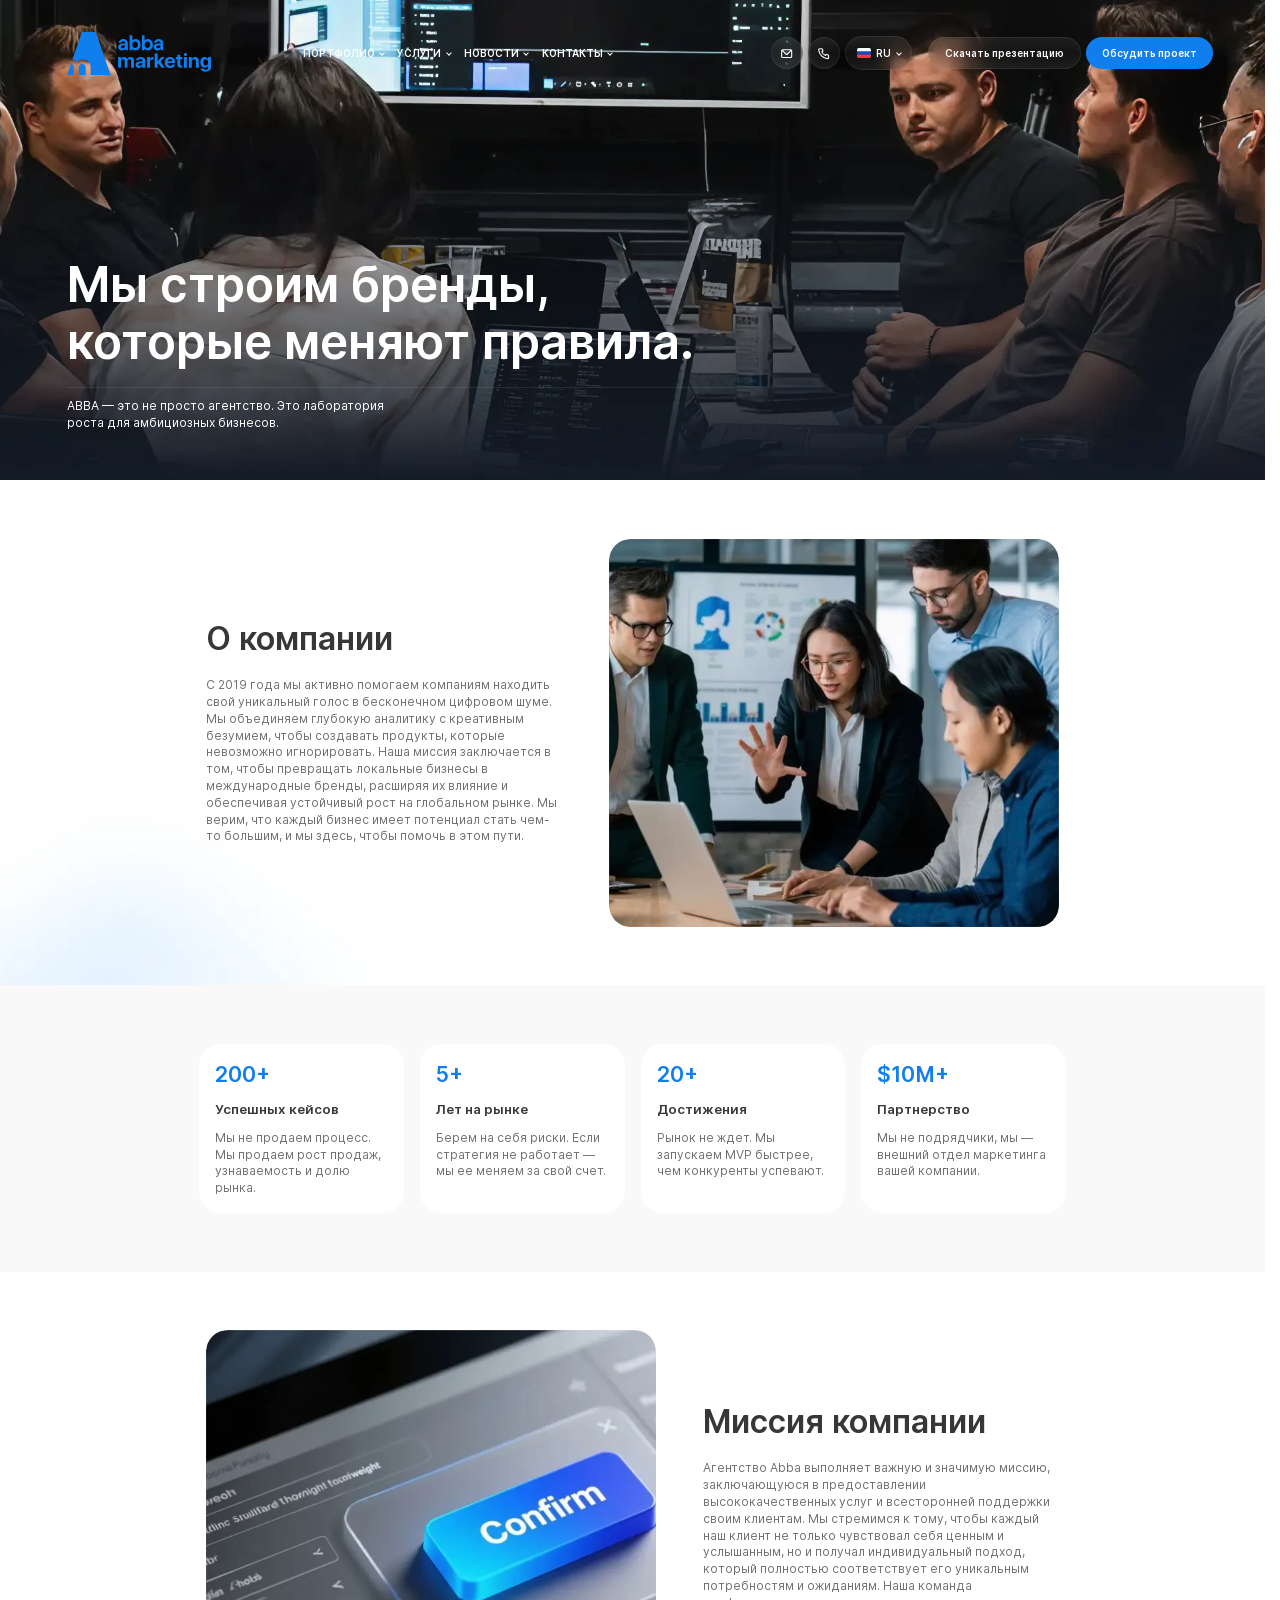
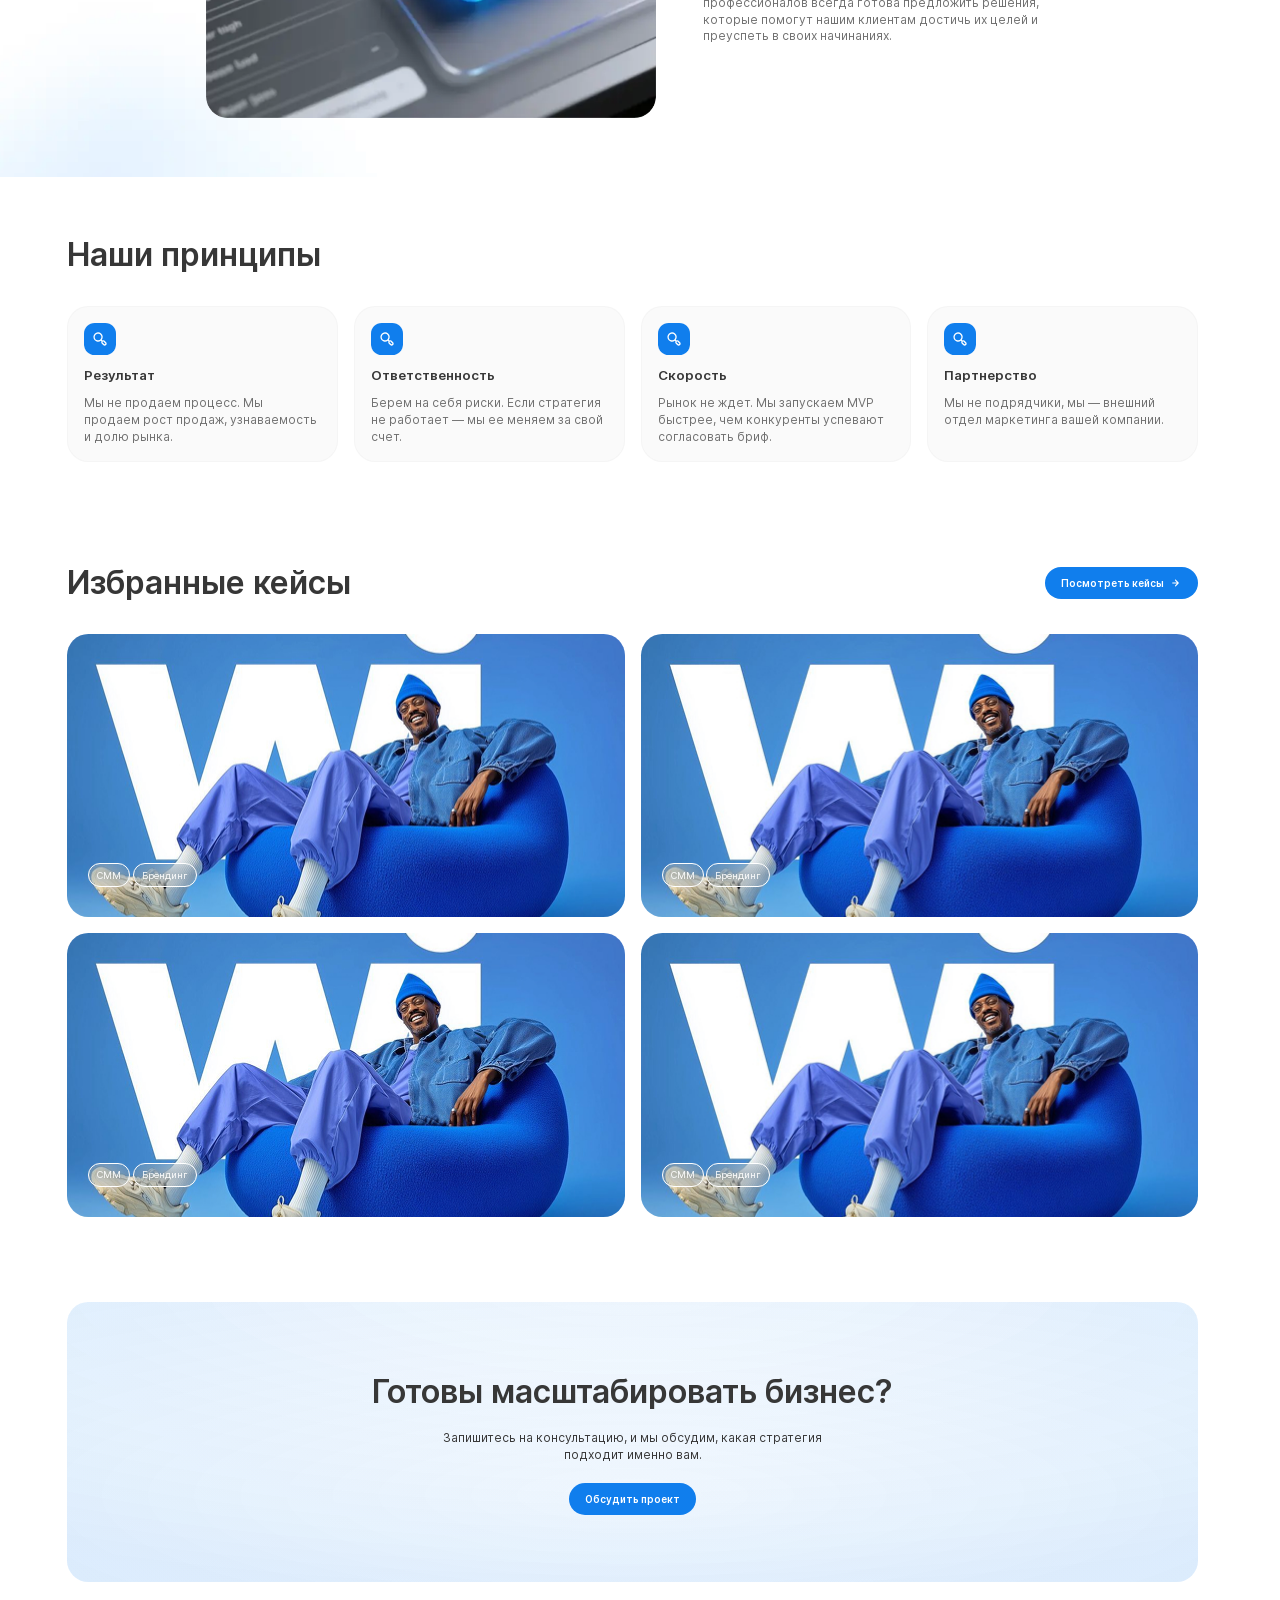
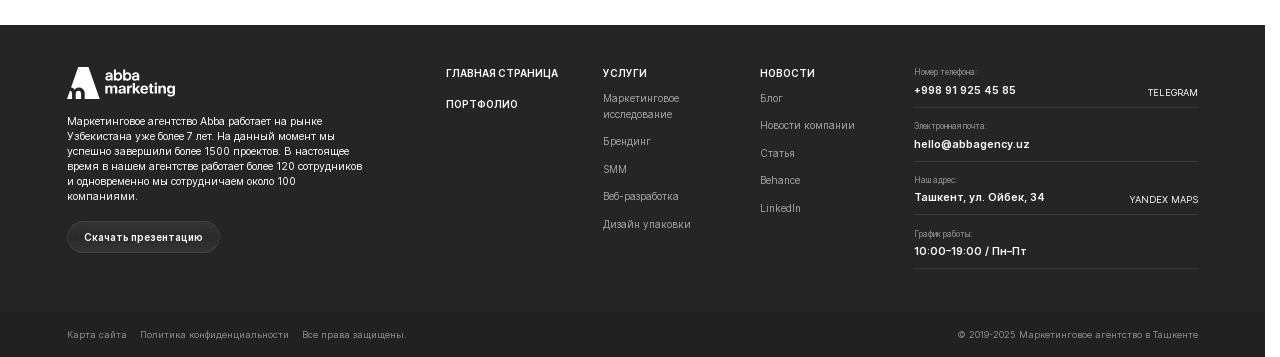
==== about.html @ 4dd595ea "add abba project" ====
<!doctype html>
<html lang="en">
  <head>
    <meta charset="UTF-8" />
    <meta name="viewport" content="width=device-width, initial-scale=1.0" />
    <link rel="stylesheet" href="./css/fonts.min.css" />
    <link rel="stylesheet" href="./css/variables.min.css" />
    <link rel="stylesheet" href="./css/globals.min.css" />
    <link rel="stylesheet" href="./css/about.min.css" />
    <title>Abba About File</title>
  </head>
  <body>
    <div class="wrapper">
      <header class="header padding-inline-container">
        <div class="container">
          <div class="header__inner">
            <a class="header__logo" href="#">
              <img
                src="./images/header/blue-logo.svg"
                alt="abba marketing"
                loading="lazy"
                width="216"
                height="64"
              />
              <span class="sr-only"> abba marketing </span>
            </a>
            <nav class="header__nav">
              <ul class="header__list">
                <li class="header__item">
                  <a class="header__link" href="#">
                    Портфолио
                    <span class="header__link-arrow"></span>
                  </a>
                  <!-- <ul class="header__sub-list">
                    <li class="header__sub-item">
                      <a class="header__sub-link" href="#">
                        Маркетинговое исследование
                      </a>
                      <ul class="header__sub-sub-list">
                        <li class="header__sub-sub-item">
                          <a class="header__sub-sub-link" href="#">
                            Анализ рынка
                          </a>
                        </li>
                      </ul>
                    </li>
                  </ul> -->
                </li>
                <li class="header__item">
                  <a class="header__link" href="#">
                    Услуги
                    <span class="header__link-arrow"></span>
                  </a>
                  <!-- <ul class="header__sub-list">
                    <li class="header__sub-item">
                      <a class="header__sub-link" href="#">
                        Маркетинговое исследование
                      </a>
                      <ul class="header__sub-sub-list">
                        <li class="header__sub-sub-item">
                          <a class="header__sub-sub-link" href="#">
                            Анализ рынка
                          </a>
                        </li>
                      </ul>
                    </li>
                  </ul> -->
                </li>
                <li class="header__item">
                  <a class="header__link" href="#">
                    Новости
                    <span class="header__link-arrow"></span>
                  </a>
                  <!-- <ul class="header__sub-list">
                    <li class="header__sub-item">
                      <a class="header__sub-link" href="#">
                        Маркетинговое исследование
                      </a>
                      <ul class="header__sub-sub-list">
                        <li class="header__sub-sub-item">
                          <a class="header__sub-sub-link" href="#">
                            Анализ рынка
                          </a>
                        </li>
                      </ul>
                    </li>
                  </ul> -->
                </li>
                <li class="header__item">
                  <a class="header__link" href="#">
                    Контакты
                    <span class="header__link-arrow"></span>
                  </a>
                  <!-- <ul class="header__sub-list">
                    <li class="header__sub-item">
                      <a class="header__sub-link" href="#">
                        Маркетинговое исследование
                      </a>
                      <ul class="header__sub-sub-list">
                        <li class="header__sub-sub-item">
                          <a class="header__sub-sub-link" href="#">
                            Анализ рынка
                          </a>
                        </li>
                      </ul>
                    </li>
                  </ul> -->
                </li>
              </ul>
            </nav>
            <a class="header__mail bg-filter" href="mailto:example@gmail.com">
              <svg fill="none" xmlns="http://www.w3.org/2000/svg">
                <path d="M15.834 3.333H4.167a2.5 2.5 0 0 0-2.5 2.5v8.334a2.5 2.5 0 0 0 2.5 2.5h11.667a2.5 2.5 0 0 0 2.5-2.5V5.833a2.5 2.5 0 0 0-2.5-2.5ZM15.492 5l-4.9 4.9a.833.833 0 0 1-1.183 0L4.509 5h10.983Zm1.175 9.167a.833.833 0 0 1-.833.833H4.167a.833.833 0 0 1-.833-.833V6.175l4.9 4.9a2.5 2.5 0 0 0 3.533 0l4.9-4.9v7.992Z" fill="none"/>
              </svg>
            </a>
            <a class="header__phone bg-filter" href="tel:+123456789">
              <svg fill="none" xmlns="http://www.w3.org/2000/svg">
                <path d="M16.2 10.833c-.183 0-.375-.058-.558-.1a7.861 7.861 0 0 1-1.092-.325 1.667 1.667 0 0 0-2.067.834l-.183.375a10.148 10.148 0 0 1-2.217-1.667 10.15 10.15 0 0 1-1.666-2.217l.35-.233A1.667 1.667 0 0 0 9.6 5.433a8.609 8.609 0 0 1-.325-1.091 6.18 6.18 0 0 1-.1-.567 2.5 2.5 0 0 0-2.5-2.075h-2.5a2.5 2.5 0 0 0-2.5 2.842 15.833 15.833 0 0 0 13.767 13.716h.316a2.5 2.5 0 0 0 2.285-1.481 2.5 2.5 0 0 0 .215-1.027v-2.5a2.5 2.5 0 0 0-2.058-2.417Zm.416 5a.834.834 0 0 1-.602.802.875.875 0 0 1-.364.032A14.167 14.167 0 0 1 3.392 4.35a.908.908 0 0 1 .208-.683.833.833 0 0 1 .625-.284h2.5a.833.833 0 0 1 .833.659c.034.227.075.452.125.675.096.439.225.87.384 1.291L6.9 6.55a.834.834 0 0 0-.408 1.108 12.075 12.075 0 0 0 5.833 5.834c.203.083.43.083.633 0a.835.835 0 0 0 .475-.434l.517-1.166c.43.154.87.282 1.317.383.222.05.447.092.675.125a.833.833 0 0 1 .658.833l.016 2.6Z" fill="none"/>
              </svg>
            </a>
            <div class="header__langs dropdown bg-filter" id="langDropdown">
              <button class="dropdown__toggle header__langs-toggle">
                <img src="./images/icons/ru.svg" alt="RU" loading="lazy" width="21" height="15">
                <span class="dropdown__selected header__langs-selected">RU</span>
                <span class="dropdown__arrow header__langs-arrow"></span>
              </button>
            
              <ul class="dropdown__menu header__langs-menu">
                <li class="dropdown__item header__langs-item" data-value="RU">
                  <img src="./images/icons/ru.svg" alt="RU" loading="lazy" width="21" height="15">
                  RU
                </li>
                <li class="dropdown__item header__langs-item" data-value="UZ">
                  <img src="./images/icons/uz.svg" alt="UZ" loading="lazy" width="21" height="15">
                  UZ
                </li>
                <li class="dropdown__item header__langs-item" data-value="EN">
                  <img src="./images/icons/en.svg" alt="EN" loading="lazy" width="21" height="15">
                  EN
                </li>
              </ul>
            </div>
            <a class="header__presentation bg-filter" href="google.com" download">Скачать презентацию</a>
            <a class="header__callback button-primary" href="#">
              Обсудить проект
            </a>
            <div class="header__burger bg-filter">
              <span></span>
              <span></span>
              <span></span>
            </div>
          </div>
        </div>
      </header>
      <main class="main">
        <section class="intro padding-inline-container" style="background-image: url('./images/about/bg.webp');">
          <div class="container">
            <div class="intro__inner">
              <div class="intro__content">
                <h1 class="intro__title">
                  Мы строим бренды, <br>
                  которые меняют правила.
                </h1>
                <div class="intro__text">
                  ABBA — это не просто агентство. Это лаборатория <br>
                  роста для амбициозных бизнесов.
                </div>
              </div>
            </div>
          </div>
        </section>
        <section class="about-content padding-inline-container">
          <div class="container">
            <div class="about-content__inner padding-big-block-container">
              <div class="about-content__wrapper">
                <h2 class="about-content__title section-title mb-sm">
                  О компании
                </h2>
                <div class="about-content__text">
                  С 2019 года мы активно помогаем компаниям находить свой уникальный голос в бесконечном цифровом шуме. Мы объединяем глубокую аналитику с креативным безумием, чтобы создавать продукты, которые невозможно игнорировать. Наша миссия заключается в том, чтобы превращать локальные бизнесы в международные бренды, расширяя их влияние и обеспечивая устойчивый рост на глобальном рынке. Мы верим, что каждый бизнес имеет потенциал стать чем-то большим, и мы здесь, чтобы помочь в этом пути.
                </div>
              </div>
              <div class="about-content__picture">
                <img 
                  src="./images/about/pic-1.webp" 
                  alt="About"
                  loading="lazy"
                  width="675"
                  height="582"
                >
              </div>
            </div>
          </div>
        </section>
        <div class="statistics padding-inline-container">
          <div class="container">
            <div class="statistics__inner padding-big-block-container">
              <ul class="statistics__list">
                <li class="statistics__item">
                  <div class="statistics__box">
                    <div class="statistics__value">
                      200+
                    </div>
                    <h3 class="statistics__label">
                      Успешных кейсов
                    </h3>
                    <p class="statistics__text">
                      Мы не продаем процесс. Мы продаем рост продаж, узнаваемость и долю рынка.
                    </p>
                  </div>
                </li>
                <li class="statistics__item">
                  <div class="statistics__box">
                    <div class="statistics__value">
                      5+
                    </div>
                    <h3 class="statistics__label">
                      Лет на рынке
                    </h3>
                    <p class="statistics__text">
                      Берем на себя риски. Если стратегия не работает — мы ее меняем за свой счет.
                    </p>
                  </div>
                </li>
                <li class="statistics__item">
                  <div class="statistics__box">
                    <div class="statistics__value">
                      20+
                    </div>
                    <h3 class="statistics__label">
                      Достижения
                    </h3>
                    <p class="statistics__text">
                      Рынок не ждет. Мы запускаем MVP быстрее, чем конкуренты успевают.
                    </p>
                  </div>
                </li>
                <li class="statistics__item">
                  <div class="statistics__box">
                    <div class="statistics__value">
                      $10M+
                    </div>
                    <h3 class="statistics__label">
                      Партнерство
                    </h3>
                    <p class="statistics__text">
                      Мы не подрядчики, мы — внешний отдел маркетинга вашей компании.
                    </p>
                  </div>
                </li>
              </ul>
            </div>
          </div>
        </div>
        <section class="about-content padding-inline-container">
          <div class="container">
            <div class="about-content__inner padding-big-block-container">
              <div class="about-content__picture">
                <img 
                  src="./images/about/pic-2.webp" 
                  alt="About"
                  loading="lazy"
                  width="675"
                  height="582"
                >
              </div>
              <div class="about-content__wrapper">
                <h2 class="about-content__title section-title mb-sm">
                  Миссия компании
                </h2>
                <div class="about-content__text">
                  Агентство Abba выполняет важную и значимую миссию, заключающуюся в предоставлении высококачественных услуг и всесторонней поддержки своим клиентам. Мы стремимся к тому, чтобы каждый наш клиент не только чувствовал себя ценным и услышанным, но и получал индивидуальный подход, который полностью соответствует его уникальным потребностям и ожиданиям. Наша команда профессионалов всегда готова предложить решения, которые помогут нашим клиентам достичь их целей и преуспеть в своих начинаниях.
                </div>
              </div>
            </div>
          </div>
        </section>
        <section class="principles padding-inline-container">
          <div class="container">
            <div class="principles__inner padding-big-block-container">
              <h2 class="principles__title section-title mb-md">
                Наши принципы
              </h2>
              <ul class="principles__list">
                <li class="principles__item">
                  <div class="content-box">
                    <div class="content-wrapper">
                      <div class="content-icon">
                        <img 
                          src="./images/icons/advantage.svg" 
                          alt="Клиент"
                          loading="lazy"
                          width="48"
                          height="48"
                        >
                      </div>
                      <h3 class="content-label">
                        Результат
                      </h3>
                    </div>
                    <p class="content-text">
                      Мы не продаем процесс. Мы продаем рост продаж, узнаваемость и долю рынка.
                    </p>
                  </div>
                </li>
                <li class="principles__item">
                  <div class="content-box">
                    <div class="content-wrapper">
                      <div class="content-icon">
                        <img 
                          src="./images/icons/advantage.svg" 
                          alt="Клиент"
                          loading="lazy"
                          width="48"
                          height="48"
                        >
                      </div>
                      <h3 class="content-label">
                        Ответственность
                      </h3>
                    </div>
                    <p class="content-text">
                      Берем на себя риски. Если стратегия не работает — мы ее меняем за свой счет.
                    </p>
                  </div>
                </li>
                <li class="principles__item">
                  <div class="content-box">
                    <div class="content-wrapper">
                      <div class="content-icon">
                        <img 
                          src="./images/icons/advantage.svg" 
                          alt="Клиент"
                          loading="lazy"
                          width="48"
                          height="48"
                        >
                      </div>
                      <h3 class="content-label">
                        Скорость
                      </h3>
                    </div>
                    <p class="content-text">
                      Рынок не ждет. Мы запускаем MVP быстрее, чем конкуренты успевают согласовать бриф.
                    </p>
                  </div>
                </li>
                <li class="principles__item">
                  <div class="content-box">
                    <div class="content-wrapper">
                      <div class="content-icon">
                        <img 
                          src="./images/icons/advantage.svg" 
                          alt="Клиент"
                          loading="lazy"
                          width="48"
                          height="48"
                        >
                      </div>
                      <h3 class="content-label">
                        Партнерство
                      </h3>
                    </div>
                    <p class="content-text">
                      Мы не подрядчики, мы — внешний отдел маркетинга вашей компании.
                    </p>
                  </div>
                </li>
              </ul>
            </div>
          </div>
        </section>
        <section class="selected-cases padding-inline-container">
          <div class="container">
            <div class="selected-cases__inner padding-section-block-container">
              <div class="selected-cases__top mb-md">
                <h2 class="selected-cases__title section-title">
                  Избранные кейсы
                </h2>
                <a class="selected-cases__link-first button-primary" href="#">
                  Посмотреть кейсы
                  <span>
                    <img 
                      src="./images/icons/arrow-right-white.svg" 
                      alt="arrow" 
                      loading="lazy" 
                      width="20" 
                      height="20"
                    >
                  </span>
                </a>
              </div>
              <!-- <div class="selected-cases__description mb-md">
                Прежде чем писать код, мы проектируем логику. Это как чертеж для архитектора. Мы продумываем путь пользователя (CJM), чтобы каждый клик вел к цели.
              </div> -->
              <ul class="selected-cases__list">
                <li class="selected-cases__item">
                  <div class="selected-cases__box project-box" style="background-image: url('./images/projects/project-1.jpg');">
                      <div class="selected-cases__content project-content">
                        <ul class="selected-cases__tags project-tags">
                          <li class="selected-cases__tag project-tag">
                            <div class="selected-cases__tag-box project-tag-box bg-filter">
                              СММ
                            </div>
                          </li>
                          <li class="selected-cases__tag project-tag">
                            <div class="selected-cases__tag-box project-tag-box bg-filter">
                              Брендинг
                            </div>
                          </li>
                        </ul>
                        <div class="selected-cases__wrap project-wrap">
                          <div class="selected-cases__wrap-overlay project-wrap-overlay">
                            <h3 class="selected-cases__label project-label">
                              Название проекта
                            </h3>
                            <p class="selected-cases__text project-text">
                              Lorem ipsum dolor sit amet consectetur adipisicing elit. Rem, maiores.
                            </p>
                            <div class="selected-cases__overlay project-overlay">
                              <a class="selected-cases__link project-link button-primary" href="#">
                                Подробнее
                                <span>
                                  <img src="./images/icons/arrow-right-white.svg" alt="arrow" loading="lazy" width="20" height="20">
                                </span>
                              </a>
                              <div class="selected-cases__company project-company">
                                Название компании
                              </div>
                            </div>
                          </div>
                        </div>
                      </div>
                    </div>
                </li>
                <li class="selected-cases__item">
                  <div class="selected-cases__box project-box" style="background-image: url('./images/projects/project-1.jpg');">
                      <div class="selected-cases__content project-content">
                        <ul class="selected-cases__tags project-tags">
                          <li class="selected-cases__tag project-tag">
                            <div class="selected-cases__tag-box project-tag-box bg-filter">
                              СММ
                            </div>
                          </li>
                          <li class="selected-cases__tag project-tag">
                            <div class="selected-cases__tag-box project-tag-box bg-filter">
                              Брендинг
                            </div>
                          </li>
                        </ul>
                        <div class="selected-cases__wrap project-wrap">
                          <div class="selected-cases__wrap-overlay project-wrap-overlay">
                            <h3 class="selected-cases__label project-label">
                              Название проекта
                            </h3>
                            <p class="selected-cases__text project-text">
                              Lorem ipsum dolor sit amet consectetur adipisicing elit. Rem, maiores.
                            </p>
                            <div class="selected-cases__overlay project-overlay">
                              <a class="selected-cases__link project-link button-primary" href="#">
                                Подробнее
                                <span>
                                  <img src="./images/icons/arrow-right-white.svg" alt="arrow" loading="lazy" width="20" height="20">
                                </span>
                              </a>
                              <div class="selected-cases__company project-company">
                                Название компании
                              </div>
                            </div>
                          </div>
                        </div>
                      </div>
                    </div>
                </li>
                <li class="selected-cases__item">
                  <div class="selected-cases__box project-box" style="background-image: url('./images/projects/project-1.jpg');">
                      <div class="selected-cases__content project-content">
                        <ul class="selected-cases__tags project-tags">
                          <li class="selected-cases__tag project-tag">
                            <div class="selected-cases__tag-box project-tag-box bg-filter">
                              СММ
                            </div>
                          </li>
                          <li class="selected-cases__tag project-tag">
                            <div class="selected-cases__tag-box project-tag-box bg-filter">
                              Брендинг
                            </div>
                          </li>
                        </ul>
                        <div class="selected-cases__wrap project-wrap">
                          <div class="selected-cases__wrap-overlay project-wrap-overlay">
                            <h3 class="selected-cases__label project-label">
                              Название проекта
                            </h3>
                            <p class="selected-cases__text project-text">
                              Lorem ipsum dolor sit amet consectetur adipisicing elit. Rem, maiores.
                            </p>
                            <div class="selected-cases__overlay project-overlay">
                              <a class="selected-cases__link project-link button-primary" href="#">
                                Подробнее
                                <span>
                                  <img src="./images/icons/arrow-right-white.svg" alt="arrow" loading="lazy" width="20" height="20">
                                </span>
                              </a>
                              <div class="selected-cases__company project-company">
                                Название компании
                              </div>
                            </div>
                          </div>
                        </div>
                      </div>
                    </div>
                </li>
                <li class="selected-cases__item">
                  <div class="selected-cases__box project-box" style="background-image: url('./images/projects/project-1.jpg');">
                      <div class="selected-cases__content project-content">
                        <ul class="selected-cases__tags project-tags">
                          <li class="selected-cases__tag project-tag">
                            <div class="selected-cases__tag-box project-tag-box bg-filter">
                              СММ
                            </div>
                          </li>
                          <li class="selected-cases__tag project-tag">
                            <div class="selected-cases__tag-box project-tag-box bg-filter">
                              Брендинг
                            </div>
                          </li>
                        </ul>
                        <div class="selected-cases__wrap project-wrap">
                          <div class="selected-cases__wrap-overlay project-wrap-overlay">
                            <h3 class="selected-cases__label project-label">
                              Название проекта
                            </h3>
                            <p class="selected-cases__text project-text">
                              Lorem ipsum dolor sit amet consectetur adipisicing elit. Rem, maiores.
                            </p>
                            <div class="selected-cases__overlay project-overlay">
                              <a class="selected-cases__link project-link button-primary" href="#">
                                Подробнее
                                <span>
                                  <img src="./images/icons/arrow-right-white.svg" alt="arrow" loading="lazy" width="20" height="20">
                                </span>
                              </a>
                              <div class="selected-cases__company project-company">
                                Название компании
                              </div>
                            </div>
                          </div>
                        </div>
                      </div>
                    </div>
                </li>
              </ul>
              <a class="selected-cases__link-second button-primary" href="#">
                Посмотреть кейсы
                <span>
                  <img 
                    src="./images/icons/arrow-right-white.svg" 
                    alt="arrow" 
                    loading="lazy" 
                    width="20" 
                    height="20"
                  >
                </span>
              </a>
            </div>
          </div>
        </section>
        <section class="callback padding-inline-container">
          <div class="container">
            <div class="callback__inner">
              <div class="callback__wrapper">
                <h2 class="callback__title section-title mb-sm">
                  Готовы масштабировать бизнес?
                </h2>
                <p class="callback__text mb-sm">
                  Запишитесь на консультацию, и мы обсудим, какая стратегия подходит именно вам.
                </p>
                <button class="callback__button button-primary" type="button">
                  Обсудить проект
                </button>
              </div>
            </div>
          </div>
        </section>
      </main>
      <footer class="footer">
        <div class="footer__top padding-inline-container">
          <div class="container">
            <div class="footer__top-inner">
              <div class="footer__content">
                <a class="footer__logo" href="#">
                  <img 
                    src="./images/footer/logo.svg" 
                    alt="abba marketing" 
                    loading="lazy" 
                    width="162" 
                    height="48" 
                  />
                </a>
                <div class="footer__text">
                    Маркетинговое агентство Abba работает на рынке Узбекистана уже более 7 лет. На данный момент мы успешно завершили более 1500 проектов. В настоящее время в нашем агентстве работает более 120 сотрудников и одновременно мы сотрудничаем около 100 компаниями.
                </div>
                <a class="footer__presentation bg-filter" href="#">
                  Скачать презентацию
                </a>
              </div>
              <div class="footer__navs">
                <nav class="footer__nav">
                  <ul class="footer__nav-list">
                    <li class="footer__nav-item">
                      <a class="footer__nav-link" href="#">
                        Главная страница
                      </a>
                    </li>
                    <li class="footer__nav-item">
                      <a class="footer__nav-link" href="#">
                        Портфолио
                      </a>
                    </li>
                  </ul>
                </nav>
                <nav class="footer__nav">
                  <ul class="footer__nav-list">
                    <li class="footer__nav-item">
                      <a class="footer__nav-link" href="#">
                        Услуги
                      </a>
                      <ul class="footer__nav-sublist">
                        <li class="footer__nav-subitem">
                          <a class="footer__nav-sublink" href="#">
                            Маркетинговое исследование
                          </a>
                        </li>
                        <li class="footer__nav-subitem">
                          <a class="footer__nav-sublink" href="#">
                            Брендинг
                          </a>
                        </li>
                        <li class="footer__nav-subitem">
                          <a class="footer__nav-sublink" href="#">
                            SMM
                          </a>
                        </li>
                        <li class="footer__nav-subitem">
                          <a class="footer__nav-sublink" href="#">
                            Веб-разработка
                          </a>
                        </li>
                        <li class="footer__nav-subitem">
                          <a class="footer__nav-sublink" href="#">
                            Дизайн упаковки
                          </a>
                        </li>
                      </ul>
                    </li>
                  </ul>
                </nav>
                <nav class="footer__nav">
                  <ul class="footer__nav-list">
                    <li class="footer__nav-item">
                      <a class="footer__nav-link" href="#">
                        Новости
                      </a>
                      <ul class="footer__nav-sublist">
                        <li class="footer__nav-subitem">
                          <a class="footer__nav-sublink" href="#">
                            Блог
                          </a>
                        </li>
                        <li class="footer__nav-subitem">
                          <a class="footer__nav-sublink" href="#">
                            Новости компании
                          </a>
                        </li>
                        <li class="footer__nav-subitem">
                          <a class="footer__nav-sublink" href="#">
                            Статья
                          </a>
                        </li>
                        <li class="footer__nav-subitem">
                          <a class="footer__nav-sublink" href="#">
                            Behance
                          </a>
                        </li>
                        <li class="footer__nav-subitem">
                          <a class="footer__nav-sublink" href="#">
                            LinkedIn
                          </a>
                        </li>
                      </ul>
                    </li>
                  </ul>
                </nav>
              </div>
              <ul class="footer__contacts">
                <li class="footer__contact">
                  <div class="footer__contact-box">
                    <div class="footer__contact-left">
                      <h4 class="footer__contact-label">
                        Номер телефона:
                      </h4>
                      <div class="footer__contact-text">
                        +998 91 925 45 85
                      </div>
                    </div>
                    <div class="footer__contact-service">
                      Telegram
                    </div>
                  </div>
                </li>
                <li class="footer__contact">
                  <div class="footer__contact-box">
                    <div class="footer__contact-left">
                      <h4 class="footer__contact-label">
                        Электронная почта:
                      </h4>
                      <div class="footer__contact-text">
                        hello@abbagency.uz
                      </div>
                    </div>
                    <div class="footer__contact-service"></div>
                  </div>
                </li>
                <li class="footer__contact">
                  <div class="footer__contact-box">
                    <div class="footer__contact-left">
                      <h4 class="footer__contact-label">
                        Наш адрес:
                      </h4>
                      <div class="footer__contact-text">
                        Ташкент, ул. Ойбек, 34
                      </div>
                    </div>
                    <div class="footer__contact-service">
                      Yandex Maps
                    </div>
                  </div>
                </li>
                <li class="footer__contact">
                  <div class="footer__contact-box">
                    <div class="footer__contact-left">
                      <h4 class="footer__contact-label">
                        График работы:
                      </h4>
                      <div class="footer__contact-text">
                        10:00–19:00 / Пн–Пт
                      </div>
                    </div>
                  </div>
                </li>
              </ul>
            </div>
          </div>
        </div>
        <div class="footer__bottom padding-inline-container">
          <div class="container">
            <div class="footer__bottom-inner">
              <div class="footer__label map">
                Карта сайта
              </div>
              <a class="footer__label privacy-policy" href="#">
                Политика конфиденциальности
              </a>
              <div class="footer__label legal">
                Все права защищены.
              </div>
              <div class="footer__label copyright">
                © 2019-2025 Маркетинговое агентство в Ташкенте
              </div>
            </div>
          </div>
        </div>
      </footer>
    </div>
    <script src="./js/main.js"></script>
  </body>
</html>
---- css/fonts.min.css ----
@font-face{font-family:"Inter";src:url("/fonts/Inter-Regular.woff2") format("woff2"),url("/fonts/Inter-Regular.woff") format("woff"),url("/fonts/Inter-Regular.otf") format("opentype");font-weight:400;font-style:normal;font-display:swap}@font-face{font-family:"Inter";src:url("/fonts/Inter-SemiBold.woff2") format("woff2"),url("/fonts/Inter-SemiBold.woff") format("woff"),url("/fonts/Inter-SemiBold.otf") format("opentype");font-weight:600;font-style:normal;font-display:swap}
---- css/variables.min.css ----
:root{--default-ff: "Inter", sans-serif;--default-fz: 18px;--default-fw: 400;--default-lh: 1.4;--default-color: #373737;--default-page-bc: #fff;--grid-padding: 15px;--screen-width: 1920px;--header-height: 160px}@media(max-width: 1024px){:root{--header-height: 92px}}@media(max-width: 768px){:root{--header-height: 82px}}@media(max-width: 480px){:root{--header-height: 88px}}:root{--white: #fff;--dark: #373737;--blue: #107eed;--gray: #717171;--white-05: rgba(255, 255, 255, 0.5);--button-primary: #107eed;--line-color: rgba(192, 192, 192, 0.1);--hover-main-button: #1c6ed5}
---- css/globals.min.css ----
*{box-sizing:border-box;padding:0;margin:0}html{scroll-behavior:smooth;scrollbar-gutter:stable}body{position:relative;font-family:var(--default-ff);font-size:var(--default-fz);font-weight:var(--default-fw);line-height:var(--default-lh);color:var(--default-color);background-color:var(--default-page-bc);overflow-x:hidden;overflow-y:hidden;opacity:0;transition:1s}body.loaded{overflow-y:auto;opacity:1}li{list-style:none}img{display:block;max-width:100%;height:auto}input,textarea{font-family:inherit;font-weight:inherit;font-size:inherit;line-height:inherit;color:inherit;background-color:var(--white)}input::-webkit-outer-spin-button,input::-webkit-inner-spin-button,textarea::-webkit-outer-spin-button,textarea::-webkit-inner-spin-button{-webkit-appearance:none;margin:0}input::-moz-placeholder, textarea::-moz-placeholder{font-family:inherit;font-size:inherit;line-height:inherit;color:inherit;border:none}input::placeholder,textarea::placeholder{font-family:inherit;font-size:inherit;line-height:inherit;color:inherit;border:none}input:focus,textarea:focus{outline:none}address{font-style:normal}a,button{display:inline-flex;cursor:pointer;background-color:rgba(0,0,0,0)}a,button{font-family:inherit;font-size:inherit;line-height:inherit;color:inherit;border:none;text-decoration:none}select{font-family:inherit;font-size:inherit;line-height:inherit;color:inherit;border:none;-webkit-appearance:none;-moz-appearance:none;appearance:none;background-color:rgba(0,0,0,0)}select:focus{outline:none}select::-ms-expand{display:none}textarea{resize:none}svg{cursor:pointer}svg path{cursor:pointer}main{flex:1}.wrapper{display:flex;flex-direction:column;min-height:100vh;overflow-x:hidden}.container{padding-inline:var(--grid-padding);margin-inline:auto}.sr-only{border:0 !important;clip:rect(1px, 1px, 1px, 1px) !important;clip-path:inset(50%) !important;height:1px !important;margin:-1px !important;overflow:hidden !important;padding:0 !important;position:absolute !important;width:1px !important;white-space:nowrap !important}.padding-inline-container{padding-inline:85px}@media(max-width: 1024px){.padding-inline-container{padding-inline:0}}.button-primary{display:flex;align-items:center;justify-content:center;gap:8px;font-size:15px;font-weight:600;line-height:1.2;height:48px;background-color:var(--button-primary);border-radius:51px;padding-inline:24px;color:var(--white);max-width:-moz-max-content;max-width:max-content;transition:.5s}@media(max-width: 1024px){.button-primary{font-size:12px;height:40px;padding-inline:15px}}.button-primary:hover{background-color:var(--hover-main-button)}.bg-filter{backdrop-filter:blur(16px);background:linear-gradient(180deg, rgba(192.48, 192.48, 192.48, 0.1) 0%, rgba(90.48, 90.48, 90.48, 0.1) 48.558%, rgba(192.48, 192.48, 192.48, 0.1) 100%);border:1px solid var(--line-color)}.dropdown{position:relative;font-size:14px;-webkit-user-select:none;-moz-user-select:none;user-select:none}.dropdown.active .dropdown__arrow{transform:rotate(-135deg)}.dropdown.active .dropdown__menu{opacity:1;visibility:visible;transform:translateY(0)}.dropdown__arrow{display:inline-block;width:6px;height:6px;border-right:2px solid currentColor;border-bottom:2px solid currentColor;transform:rotate(45deg);transition:transform .3s ease}.dropdown__menu{position:absolute;top:100%;left:0;width:100%;box-shadow:0 10px 25px rgba(0,0,0,.08);opacity:0;visibility:hidden;transform:translateY(-10px);transition:all .2s ease;z-index:10;margin:6px 0 0 0;border-radius:6px;overflow:hidden}.dropdown__item{display:flex;align-items:center;gap:6px;cursor:pointer}.content-box{border-radius:32px;border:1px solid var(--line-color);padding:24px;background-color:#fafafa;height:100%}@media(max-width: 480px){.content-box{padding:20px}}.content-wrapper{display:flex;flex-direction:column;gap:16px;margin-bottom:16px}.content-wrapper.horizontal{flex-direction:row;align-items:center}@media(max-width: 480px){.content-icon{width:36px;height:36px}}.content-label{font-size:20px}.content-text{color:#717171}@media(max-width: 480px){.content-text{font-size:14px}}.content-date{color:var(--blue);margin-top:16px}.section-title{font-size:48px;line-height:1.2;font-weight:600}@media(max-width: 1024px){.section-title{font-size:36px}}@media(max-width: 768px){.section-title{font-size:32px}}@media(max-width: 480px){.section-title{font-size:24px}}.project-box{position:relative;display:flex;flex-direction:column;background-position:center;background-repeat:no-repeat;background-size:cover;border-radius:32px;padding:37px 32px;transition:.5s;overflow:hidden}@media(max-width: 1024px){.project-box{padding:24px}}@media(max-width: 480px){.project-box{padding:20px}}.project-box::after{content:"";position:absolute;inset:0;background:linear-gradient(185.97deg, rgba(255, 255, 255, 0) -20.792%, rgba(255, 255, 255, 0.9) 88.496%);opacity:0;transition:.5s}.project-box:hover::after{opacity:1}.project-box:hover .project-wrap{grid-template-rows:1fr}.project-box:hover .project-tag-box{background-color:var(--white);border-color:var(--blue);color:var(--blue)}.project-box:hover .project-label{color:var(--dark)}.project-content{margin-top:auto;z-index:60}.project-tags{display:flex;align-items:center;flex-wrap:wrap;gap:4px;margin-bottom:8px}.project-tag-box{font-size:14px;padding-inline:12px;display:flex;align-items:center;justify-content:center;max-width:-moz-max-content;max-width:max-content;height:36px;border-radius:20px;color:var(--white);border-style:solid;border-width:1px;border-color:var(--white);transition:.5s}.project-wrap{display:grid;grid-template-rows:0fr;transition:grid-template-rows .35s ease}.project-wrap-overlay{overflow:hidden}.project-label{font-size:28px;font-weight:600;margin-bottom:8px}@media(max-width: 1024px){.project-label{font-size:24px}}@media(max-width: 768px){.project-label{font-size:22px}}@media(max-width: 480px){.project-label{font-size:20px}}.project-text{color:#6f6f6f;margin-bottom:20px}@media(max-width: 768px){.project-text{font-size:16px}}@media(max-width: 480px){.project-text{font-size:14px}}.project-overlay{display:flex;justify-content:space-between;align-items:flex-end;gap:16px}@media(max-width: 480px){.project-overlay{flex-direction:column;align-items:flex-start;gap:8px}}.project-company{color:#6f6f6f}@media(max-width: 768px){.project-company{font-size:16px}}@media(max-width: 480px){.project-company{font-size:14px}}.categories-swiper{margin-bottom:48px}@media(max-width: 1024px){.categories-swiper{margin-bottom:32px}}@media(max-width: 768px){.categories-swiper{margin-bottom:24px}}@media(max-width: 480px){.categories-swiper{margin-bottom:16px}}.categories-slide{max-width:-moz-max-content;max-width:max-content}.categories-box{font-size:15px;font-weight:600;line-height:1.2;color:#717171;display:flex;align-items:center;justify-content:center;height:48px;padding-inline:24px;border:2px solid #d9d9d9;border-radius:51px;cursor:pointer;transition:.5s}@media(max-width: 768px){.categories-box{height:40px}}@media(max-width: 480px){.categories-box{font-size:14px;border:1px solid #d9d9d9;padding-inline:20px}}@media(max-width: 384px){.categories-box{font-size:12px;padding-inline:16px}}.categories-box.is-active{border:2px solid var(--blue);color:var(--blue)}@media(hover: hover){.categories-box:hover{border:2px solid var(--blue);color:var(--blue)}}.count{font-size:48px;font-weight:600;color:#d7d7d7}@media(max-width: 1024px){.count{font-size:36px}}@media(max-width: 768px){.count{font-size:32px}}@media(max-width: 480px){.count{font-size:24px}}.padding-block-container{padding-top:calc(var(--header-height) + 64px);padding-bottom:64px}@media(max-width: 1024px){.padding-block-container{padding-top:calc(var(--header-height) + 48px);padding-bottom:48px}}@media(max-width: 768px){.padding-block-container{padding-top:calc(var(--header-height) + 40px);padding-bottom:40px}}@media(max-width: 480px){.padding-block-container{padding-top:calc(var(--header-height) + 32px);padding-bottom:32px}}.padding-section-block-container{padding-top:64px;padding-bottom:64px}@media(max-width: 1024px){.padding-section-block-container{padding-top:48px;padding-bottom:48px}}@media(max-width: 768px){.padding-section-block-container{padding-top:40px;padding-bottom:40px}}@media(max-width: 480px){.padding-section-block-container{padding-top:32px;padding-bottom:32px}}.padding-big-block-container{padding-block:88px}@media(max-width: 1024px){.padding-big-block-container{padding-block:64px}}@media(max-width: 768px){.padding-big-block-container{padding-block:48px}}@media(max-width: 480px){.padding-big-block-container{padding-block:32px}}.careers-contact{position:sticky;top:var(--header-height);max-width:558px;width:100%;background-color:var(--white);border-radius:32px;padding:24px;align-self:flex-start}@media(max-width: 1024px){.careers-contact{max-width:100%}}.careers-contact__wrapper,.careers-contact__hr{border-radius:32px;padding:24px}@media(max-width: 1024px){.careers-contact__wrapper,.careers-contact__hr{padding:16px 24px}}.careers-contact__wrapper{display:flex;align-items:center;justify-content:space-between;gap:30px;background-color:#f5f5f5;margin-bottom:16px}@media(max-width: 1024px){.careers-contact__wrapper{margin-bottom:12px}}.careers-contact__label{font-size:20px;font-weight:600}@media(max-width: 1024px){.careers-contact__label{font-size:18px}}@media(max-width: 384px){.careers-contact__label{font-size:16px}}@media(max-width: 1024px){.careers-contact__sublabel{font-size:14px}}.careers-contact__icon{display:flex;align-items:center;justify-content:center;width:48px;height:48px;border-radius:50%;backdrop-filter:blur(16px);background:linear-gradient(180deg, rgba(192.48, 192.48, 192.48, 0.1) 0%, rgba(90.48, 90.48, 90.48, 0.1) 48.558%, rgba(192.48, 192.48, 192.48, 0.1) 100%);border:1px solid rgba(192,192,192,.1)}.careers-contact__hr{position:relative;display:flex;flex-direction:column;align-items:center;gap:8px;background-color:var(--blue);color:var(--white);margin-bottom:32px}@media(max-width: 1024px){.careers-contact__hr{margin-bottom:28px}}.careers-contact__hr-label{font-size:18px;font-weight:400;line-height:1.4}@media(max-width: 1024px){.careers-contact__hr-label{font-size:14px}}.careers-contact__hr-contact{font-size:20px;font-weight:600}@media(max-width: 1024px){.careers-contact__hr-contact{font-size:18px}}.careers-contact__hr-contact::after{content:"";position:absolute;inset:0}.careers-contact__text{color:#717171;text-align:center}@media(max-width: 1024px){.careers-contact__text{font-size:14px}}.button-more{font-size:15px;font-weight:600;line-height:1.2;color:#717171;display:flex;align-items:center;justify-content:center;max-width:544px;width:100%;height:48px;padding-inline:20px;border:2px solid #d9d9d9;border-radius:51px;margin-inline:auto;cursor:pointer;transition:.5s}@media(max-width: 1024px){.button-more{max-width:464px}}@media(max-width: 768px){.button-more{max-width:384px}}@media(max-width: 480px){.button-more{max-width:284px}}@media(max-width: 384px){.button-more{font-size:13px;height:40px}}@media(hover: hover){.button-more:hover{background-color:var(--blue);color:var(--white);border:2px solid var(--blue)}}.meta{display:flex;align-items:center;justify-content:space-between;flex-wrap:wrap;gap:15px;padding-top:28px;border-top:1px solid rgba(55,55,55,.11)}.meta__tags{display:flex;align-items:center;gap:7px}.meta__tag-box{display:flex;align-items:center;justify-content:center;font-size:10px;font-weight:700;height:26px;border-radius:9999px;border:1px solid #373737;padding:0 10px}.meta__share{font-size:12px;display:flex;align-items:center;gap:7px;color:#05f;text-transform:uppercase}.mb-lg{margin-bottom:48px}@media(max-width: 1024px){.mb-lg{margin-bottom:32px}}@media(max-width: 768px){.mb-lg{margin-bottom:24px}}@media(max-width: 480px){.mb-lg{margin-bottom:16px}}.mb-md{margin-bottom:48px}@media(max-width: 1024px){.mb-md{margin-bottom:32px}}@media(max-width: 768px){.mb-md{margin-bottom:24px}}.mb-sm{margin-bottom:28px}@media(max-width: 1024px){.mb-sm{margin-bottom:25px}}@media(max-width: 768px){.mb-sm{margin-bottom:20px}}@media(max-width: 480px){.mb-sm{margin-bottom:16px}}.grid-2{display:grid;grid-template-columns:repeat(2, 1fr);gap:24px}@media(max-width: 768px){.grid-2{grid-template-columns:repeat(1, 1fr)}}.grid-3{display:grid;grid-template-columns:repeat(3, 1fr);gap:24px}@media(max-width: 1024px){.grid-3{grid-template-columns:repeat(2, 1fr);gap:16px}}@media(max-width: 768px){.grid-3{grid-template-columns:repeat(1, 1fr);gap:10px}}@media(max-width: 1024px){.grid-full{grid-column:span 2}}@media(max-width: 768px){.grid-full{grid-column:span 1}}
---- css/about.min.css ----
.header{position:fixed;top:0;left:0;width:100%;color:var(--white);transition:.5s;z-index:100}.header.is-changed{background-color:var(--white);color:var(--dark);border-bottom:1px solid #f2f2f2}.header.is-changed .header__link-arrow{color:var(--dark)}.header.is-changed .header__mail svg,.header.is-changed .header__phone svg{fill:var(--dark)}.header.is-changed .header__mail svg path,.header.is-changed .header__phone svg path{fill:var(--dark)}.header.is-changed .header__callback{color:var(--white)}.header.is-changed .header__burger span{background-color:var(--dark)}.header__inner{display:flex;align-items:center;padding:48px 0}@media(max-width: 1024px){.header__inner{padding:25px 0}}@media(max-width: 768px){.header__inner{padding:20px 0}}.header__logo{margin-right:128px}@media(max-width: 1024px){.header__logo{margin-right:50px;max-width:120px}}@media(max-width: 768px){.header__logo{max-width:100px}}@media(max-width: 1024px){.header__nav{display:none}}.header__list{display:flex;align-items:center}.header__link{font-size:15px;font-weight:600;line-height:1.2;text-transform:uppercase;display:flex;align-items:center;gap:8px;padding:15px 10px}.header__link-arrow{display:inline-block;width:6px;height:6px;border-right:2px solid currentColor;border-bottom:2px solid currentColor;transform:rotate(45deg);transition:transform .3s ease;color:var(--white)}.header__mail,.header__phone{display:flex;justify-content:center;align-items:center;flex-shrink:0;height:48px;width:48px;border-radius:50%;border:1px solid rgba(192,192,192,.1);transition:.5s}@media(max-width: 1024px){.header__mail,.header__phone{height:40px;width:40px}}@media(max-width: 480px){.header__mail,.header__phone{display:none}}.header__mail svg,.header__phone svg{fill:var(--white);width:20px;height:20px;transition:.5s}@media(max-width: 1024px){.header__mail svg,.header__phone svg{transform:scale(0.8)}}.header__mail svg path,.header__phone svg path{fill:var(--white);transition:.5s}@media(hover: hover){.header__mail:hover,.header__phone:hover{background-color:var(--button-primary)}.header__mail:hover svg,.header__phone:hover svg{fill:var(--white) !important}.header__mail:hover svg path,.header__phone:hover svg path{fill:var(--white) !important}}.header__mail{margin-left:auto;margin-right:8px}.header__phone{margin-right:8px}.header__langs{border-radius:60px;margin-right:24px}@media(max-width: 1024px){.header__langs{margin-right:10px;border-radius:50px}}@media(max-width: 480px){.header__langs{display:none;margin-left:auto;margin-right:0}}.header__langs-toggle{font-size:15px;line-height:1.2;font-weight:600;display:flex;align-items:center;justify-content:space-between;gap:8px;display:flex;align-items:center;justify-content:center;text-align:center;width:97px;height:48px;cursor:pointer}@media(max-width: 1024px){.header__langs-toggle{font-size:12px;height:40px;width:80px}}@media(max-width: 1024px){.header__langs-toggle img{width:15px}}.header__langs-menu{border:1px solid #ddd;background-color:var(--white);color:var(--dark)}.header__langs-item{font-size:15px;line-height:1.2;font-weight:600;padding:8px 12px;transition:background .2s ease}@media(max-width: 1024px){.header__langs-item{font-size:12px;padding:5px 8px}}.header__langs-item:hover{background:#f1f1f1}@media(max-width: 1024px){.header__langs-item img{width:15px}}.header__presentation{font-size:15px;font-weight:600;line-height:1.2;display:flex;align-items:center;justify-content:center;height:48px;padding-inline:24px;border-radius:60px;border:1px solid rgba(192,192,192,.1);margin-right:8px;transition:.5s}@media(max-width: 1024px){.header__presentation{font-size:12px;height:40px;padding-inline:15px}}@media(max-width: 864px){.header__presentation{display:none}}@media(hover: hover){.header__presentation:hover{background-color:var(--button-primary);color:var(--white)}}@media(max-width: 864px){.header__callback{display:none}}.header__burger{display:none;align-items:center;justify-content:center;flex-direction:column;gap:3px;height:40px;width:40px;border-radius:50%;margin-left:10px;flex-shrink:0}@media(max-width: 1024px){.header__burger{display:flex}}@media(max-width: 480px){.header__burger{margin-left:auto;height:48px;width:48px}}.header__burger span{display:inline-block;height:2px;background-color:var(--white);border-radius:15px}.header__burger span:nth-child(1),.header__burger span:nth-child(3){width:13px}.header__burger span:nth-child(2){width:16px}.intro{background-position:center;background-repeat:no-repeat;background-size:cover;color:var(--white)}.intro__inner{display:flex;flex-direction:column;justify-content:flex-end;padding-top:calc(var(--header-height) + 50px);padding-bottom:72px;min-height:720px}@media(max-width: 1024px){.intro__inner{padding-top:calc(var(--header-height) + 40px);padding-bottom:60px;min-height:100vh}}@media(max-width: 768px){.intro__inner{padding-top:calc(var(--header-height) + 40px);padding-bottom:50px}}@media(max-width: 480px){.intro__inner{padding-top:calc(var(--header-height) + 40px);padding-bottom:40px}}.intro__content{max-width:1000px;width:100%}.intro__title{font-size:72px;font-weight:600;line-height:1.2;padding-bottom:24px;margin-bottom:16px;border-bottom:1px solid rgba(192,192,192,.12)}@media(max-width: 1024px){.intro__title{font-size:52px;margin-bottom:20px}}@media(max-width: 768px){.intro__title{font-size:48px;margin-bottom:16px}}@media(max-width: 480px){.intro__title{font-size:32px}}.intro__label{font-size:14px;font-weight:400;line-height:1.4;margin-bottom:16px;color:#8c95ad}@media(max-width: 768px){.intro__text{font-size:16px}}@media(max-width: 480px){.intro__text{font-size:14px}}.about-content{background-repeat:no-repeat;background-position:center;background-size:cover;background-image:url("./../images/about/gradient.webp")}.about-content__inner{display:flex;justify-content:center;align-items:center;gap:70px}@media(max-width: 1024px){.about-content__inner{gap:50px}}@media(max-width: 768px){.about-content__inner{gap:30px}}@media(max-width: 600px){.about-content__inner{flex-direction:column}}@media(max-width: 480px){.about-content__inner{gap:24px}}.about-content__wrapper{max-width:535px}@media(max-width: 1024px){.about-content__wrapper{max-width:50%}}@media(max-width: 600px){.about-content__wrapper{max-width:100%}}.about-content__text{color:#717171}@media(max-width: 768px){.about-content__text{font-size:16px}}.about-content__picture{border-radius:32px;overflow:hidden}.statistics{background-color:#f9f9f9}.statistics__inner{display:flex;justify-content:center}.statistics__list{display:grid;grid-template-columns:repeat(4, 1fr);gap:24px;max-width:1300px;width:100%}@media(max-width: 1024px){.statistics__list{grid-template-columns:repeat(2, 1fr)}}@media(max-width: 480px){.statistics__list{grid-template-columns:repeat(1, 1fr)}}.statistics__box{padding:24px;border-radius:32px;background-color:var(--white);height:100%}.statistics__value{font-size:32px;font-weight:600;color:var(--blue);margin-bottom:16px}@media(max-width: 768px){.statistics__value{margin-bottom:12px}}.statistics__label{font-size:20px;font-weight:600;margin-bottom:16px}@media(max-width: 768px){.statistics__label{font-size:18px;margin-bottom:12px}}.statistics__text{color:var(--gray)}@media(max-width: 768px){.statistics__text{font-size:16px}}@media(max-width: 480px){.statistics__text{font-size:14px}}.principles__list{display:grid;grid-template-columns:repeat(4, 1fr);gap:24px}@media(max-width: 1024px){.principles__list{grid-template-columns:repeat(2, 1fr);gap:16px}}@media(max-width: 768px){.principles__list{grid-template-columns:repeat(1, 1fr)}}.selected-cases__top{display:flex;align-items:center;justify-content:space-between;gap:24px}.selected-cases__description{color:#373737;max-width:769px}@media(max-width: 768px){.selected-cases__description{font-size:16px}}@media(max-width: 480px){.selected-cases__description{font-size:14px}}@media(max-width: 768px){.selected-cases__link-first{display:none}}.selected-cases__link-second{display:none;margin-inline:auto}@media(max-width: 768px){.selected-cases__link-second{display:flex}}.selected-cases__list{display:grid;grid-template-columns:repeat(2, 1fr);gap:24px}@media(max-width: 768px){.selected-cases__list{grid-template-columns:repeat(1, 1fr);gap:16px;margin-bottom:24px}}@media(max-width: 480px){.selected-cases__list{gap:10px}}.selected-cases__box{min-height:425px}@media(max-width: 1024px){.selected-cases__box{min-height:400px}}@media(max-width: 768px){.selected-cases__box{min-height:380px}}@media(max-width: 480px){.selected-cases__box{min-height:360px}}.callback__inner{padding:64px 0}@media(max-width: 1024px){.callback__inner{padding:48px 0}}@media(max-width: 768px){.callback__inner{padding:40px 0}}@media(max-width: 480px){.callback__inner{padding:32px 0}}.callback__wrapper{display:flex;flex-direction:column;align-items:center;border-radius:32px;backdrop-filter:blur(16px);background:radial-gradient(103% 110% at 50% -6%, rgba(16, 126, 237, 0), rgba(16, 126, 237, 0.1)),radial-gradient(106% 101% at 50% 69%, rgba(16, 126, 237, 0), rgba(16, 126, 237, 0.1)),hsla(0,0%,100%,.05);padding:107px 32px 100px;min-height:420px}@media(max-width: 1024px){.callback__wrapper{min-height:100%}}@media(max-width: 480px){.callback__wrapper{padding:103px 32px}}.callback__title{text-align:center}.callback__text{text-align:center;max-width:630px}.callback__button{color:var(--white)}.footer{color:var(--white)}.footer__top{background-color:#252525}.footer__top-inner{display:flex;justify-content:space-between;padding-block:64px}@media(max-width: 1024px){.footer__top-inner{display:grid;grid-template-columns:repeat(1, 1fr);gap:50px}}@media(max-width: 600px){.footer__top-inner{gap:32px}}@media(max-width: 480px){.footer__top-inner{padding-block:32px}}.footer__content{max-width:450px;margin-right:auto}@media(max-width: 1024px){.footer__content{margin-right:0;max-width:100%}}.footer__logo{margin-bottom:24px}@media(max-width: 480px){.footer__logo{max-width:108px}}.footer__text{font-size:16px;line-height:1.4;margin-bottom:24px}.footer__presentation{display:flex;align-items:center;justify-content:center;font-size:15px;font-weight:600;line-height:1.2;height:48px;padding-inline:24px;border-radius:60px;max-width:-moz-max-content;max-width:max-content;transition:.5s}@media(hover: hover){.footer__presentation:hover{background-color:var(--button-primary)}}.footer__navs{display:grid;grid-template-columns:repeat(3, 1fr);gap:24px;max-width:682px;margin-inline:20px}@media(max-width: 1024px){.footer__navs{margin-inline:0;max-width:100%}}@media(max-width: 600px){.footer__navs{grid-template-columns:repeat(2, 1fr)}}@media(max-width: 480px){.footer__navs{grid-template-columns:repeat(1, 1fr)}}.footer__nav-list{display:flex;flex-direction:column;gap:28px}@media(max-width: 480px){.footer__nav-list{gap:24px}}.footer__nav-item{display:flex;flex-direction:column;gap:16px}.footer__nav-link{font-weight:600;font-size:15px;line-height:1.2;text-transform:uppercase}.footer__nav-sublist{display:flex;flex-direction:column;gap:16px}@media(max-width: 480px){.footer__nav-sublist{gap:12px}}.footer__nav-sublink{font-size:15px;line-height:1.58;color:#a6a6a6}.footer__contacts{display:flex;flex-direction:column;gap:20px;max-width:426px;width:100%}@media(max-width: 1024px){.footer__contacts{max-width:100%}}.footer__contact-box{display:flex;align-items:flex-end;justify-content:space-between;gap:16px;padding-bottom:12px;border-bottom:1px solid hsla(0,0%,100%,.09)}.footer__contact-left{display:flex;flex-direction:column;gap:8px}.footer__contact-label{font-size:12px;font-weight:400;color:var(--white-05)}.footer__contact-text{font-size:16px;font-weight:600}.footer__contact-service{font-size:14px;text-transform:uppercase}.footer__bottom{background-color:#212121}.footer__bottom-inner{display:flex;align-items:center;justify-content:center;padding-block:24px}@media(max-width: 1024px){.footer__bottom-inner{display:grid;grid-template-columns:1fr 2fr 1fr;gap:10px}}@media(max-width: 640px){.footer__bottom-inner{grid-template-columns:1fr}}.footer__label{font-size:14px;font-weight:400;line-height:1.4;color:var(--white-05)}@media(max-width: 1024px){.footer__label{display:flex;align-items:center;justify-content:center;text-align:center}}.footer__label.map{margin-right:20px}@media(max-width: 1024px){.footer__label.map{margin-right:0}}.footer__label.privacy-policy{margin-right:20px}@media(max-width: 1024px){.footer__label.privacy-policy{margin-right:0}}.footer__label.copyright{margin-left:auto}@media(max-width: 1024px){.footer__label.copyright{margin-left:0;grid-column:span 3}}@media(max-width: 640px){.footer__label.copyright{grid-column:initial}}
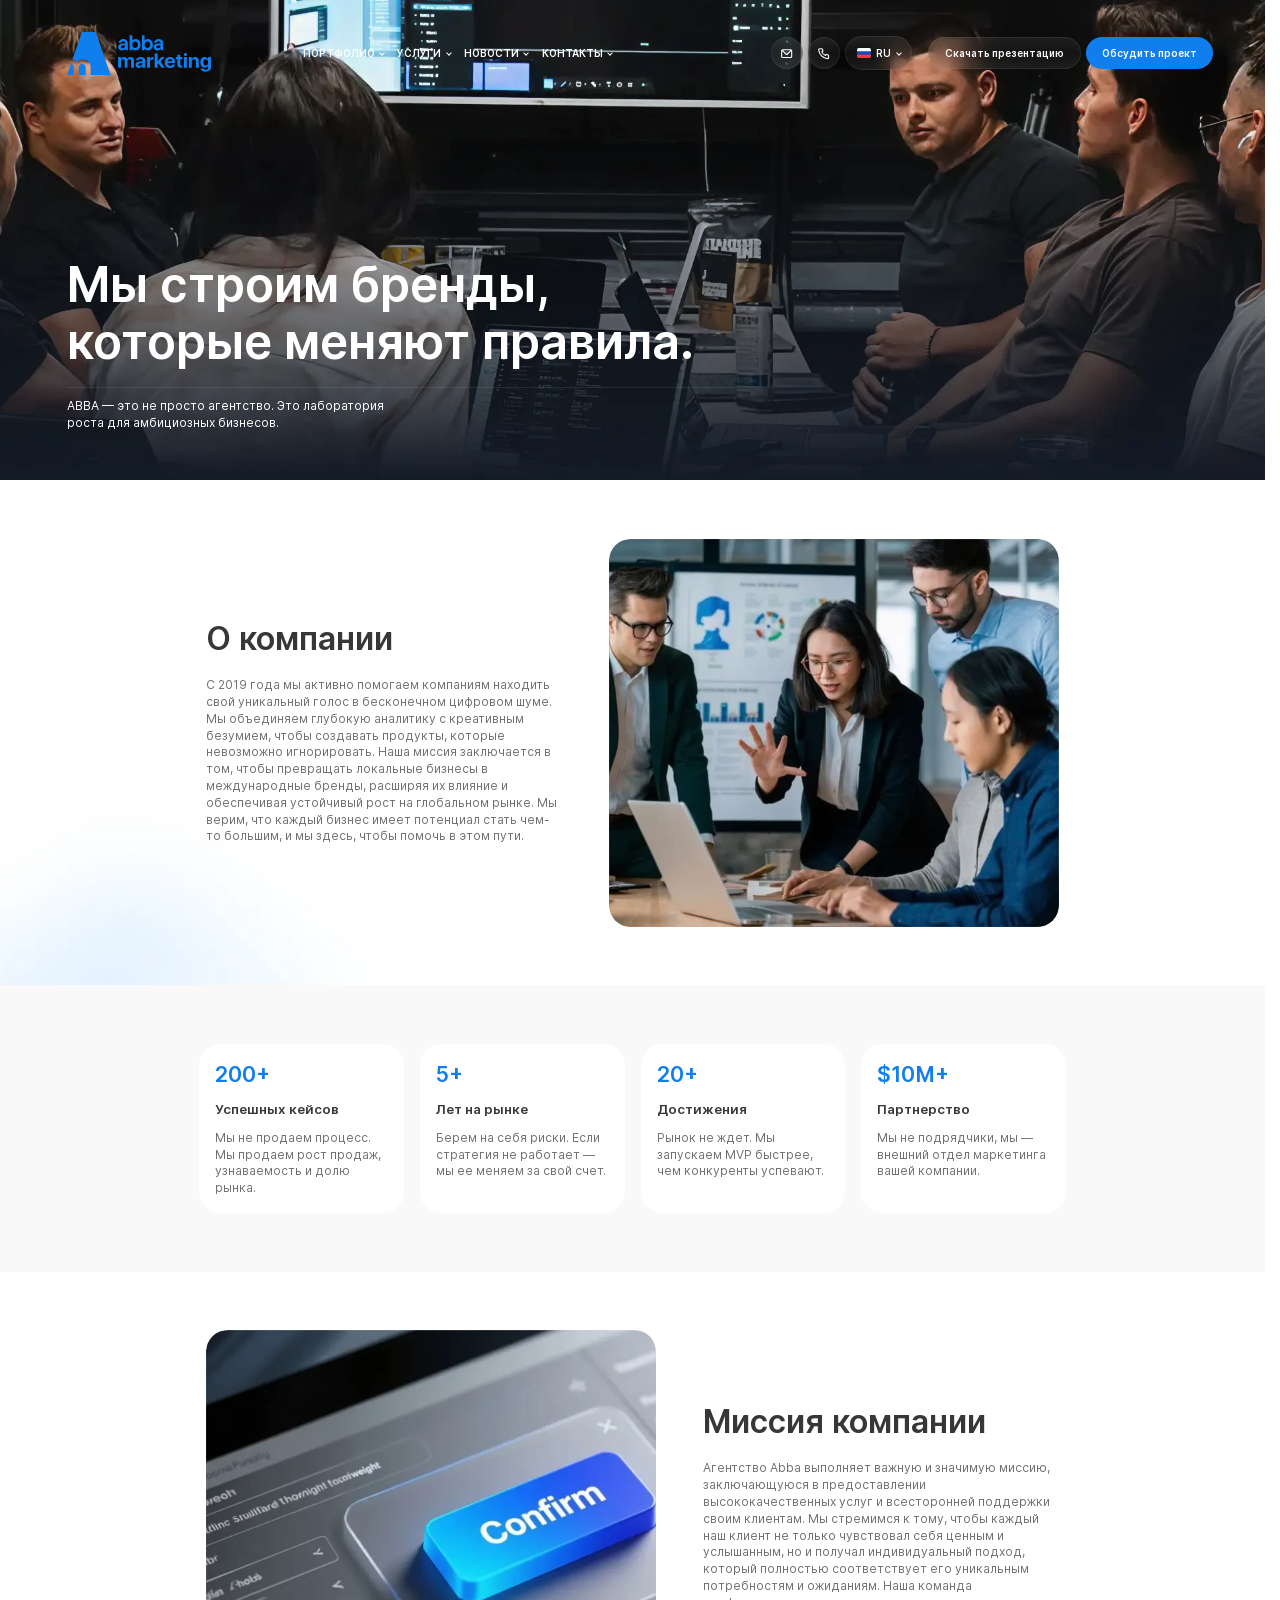
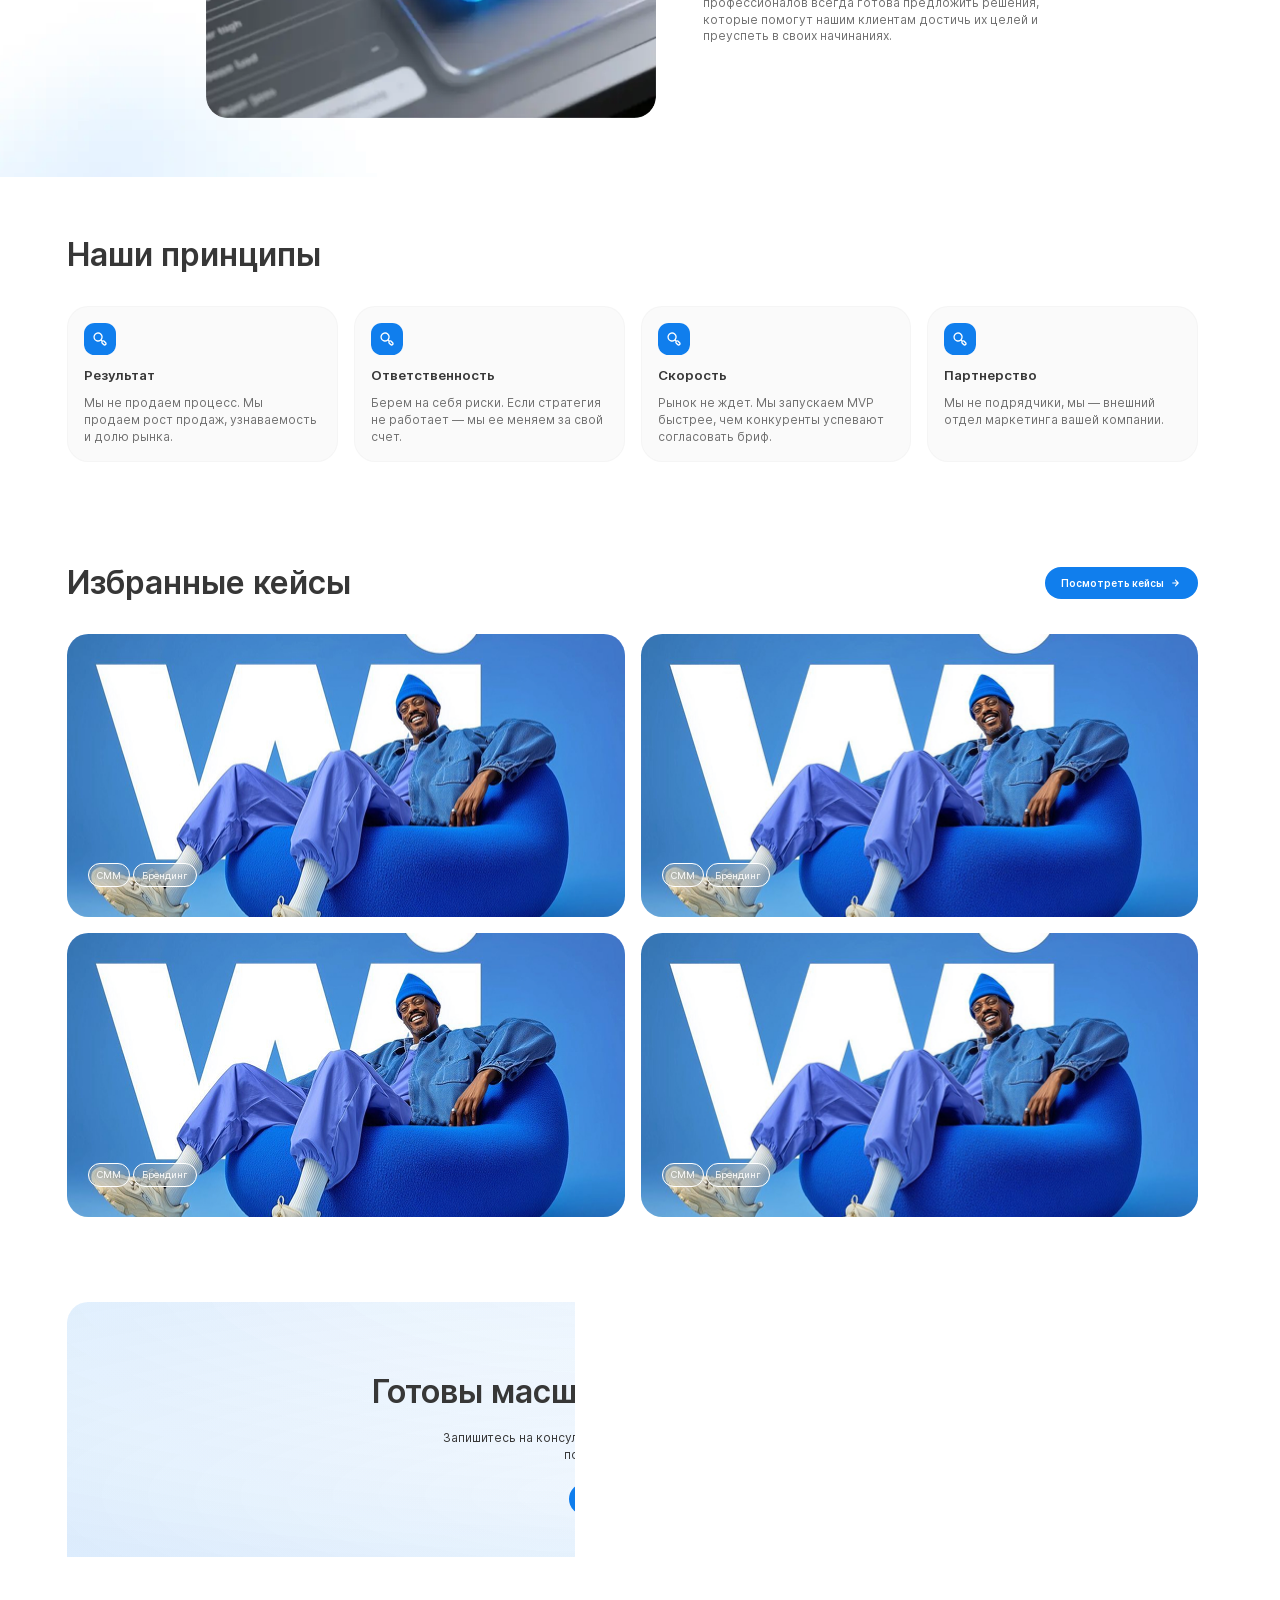
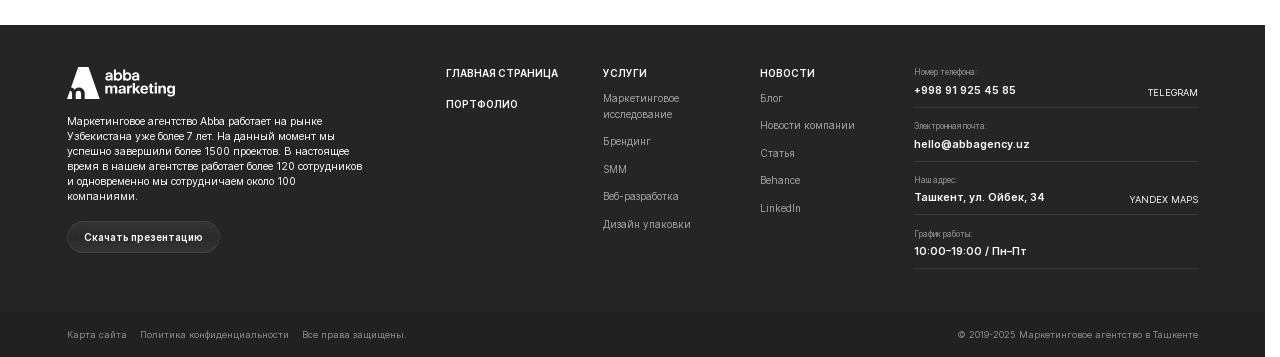
==== commit 61eef191: "add modal callback and work process grid section" ====
--- a/about.html
+++ b/about.html
@@ -141,9 +141,9 @@
               </ul>
             </div>
             <a class="header__presentation bg-filter" href="google.com" download">Скачать презентацию</a>
-            <a class="header__callback button-primary" href="#">
+            <button class="header__callback button-primary" type="button" data-js-button-modal>
               Обсудить проект
-            </a>
+            </и>
             <div class="header__burger bg-filter">
               <span></span>
               <span></span>
@@ -576,7 +576,7 @@
                 <p class="callback__text mb-sm">
                   Запишитесь на консультацию, и мы обсудим, какая стратегия подходит именно вам.
                 </p>
-                <button class="callback__button button-primary" type="button">
+                <button class="callback__button button-primary" type="button" data-js-button-modal>
                   Обсудить проект
                 </button>
               </div>
@@ -772,6 +772,44 @@
           </div>
         </div>
       </footer>
+      <div class="callback-modal">
+        <div class="callback-modal__overlay">
+          <div class="callback-modal__content">
+            <h3 class="callback-modal__title section-title mb-sm">
+              Нужен мощный SMM?
+            </h3>
+            <p class="callback-modal__text mb-sm">
+              Получите полный бизнес чекап для оценки состояния вашей компании и выявления возможностей для роста.
+            </p>
+            <form class="callback-modal__form" method="post">
+              <div class="callback-modal__form-wrapper mb-sm">
+                <label class="callback-modal__label">
+                  Имя
+                  <input class="callback-modal__field" type="text" name="name" placeholder="Введите ваше имя" required>
+                </label>
+                <label class="callback-modal__label">
+                  Электронная почта
+                  <input class="callback-modal__field" type="text" name="email" placeholder="Электронная почта" required>
+                </label>
+              </div>
+              <button class="callback-modal__submit button-primary" type="submit">
+                Связаться
+              </button>
+            </form>
+          </div>
+          <div class="callback-modal__picture" style="background-image: url('./images/modal-callback/bg-1.webp');">
+          </div>
+          <div class="callback-modal__close">
+            <img 
+              src="./images/icons/close.svg" 
+              alt="close icon"
+              loading="lazy"
+              width="24"
+              height="24"
+            >
+          </div>
+        </div>
+      </div>
     </div>
     <script src="./js/main.js"></script>
   </body>
--- a/css/globals.min.css
+++ b/css/globals.min.css
@@ -1 +1 @@
-*{box-sizing:border-box;padding:0;margin:0}html{scroll-behavior:smooth;scrollbar-gutter:stable}body{position:relative;font-family:var(--default-ff);font-size:var(--default-fz);font-weight:var(--default-fw);line-height:var(--default-lh);color:var(--default-color);background-color:var(--default-page-bc);overflow-x:hidden;overflow-y:hidden;opacity:0;transition:1s}body.loaded{overflow-y:auto;opacity:1}li{list-style:none}img{display:block;max-width:100%;height:auto}input,textarea{font-family:inherit;font-weight:inherit;font-size:inherit;line-height:inherit;color:inherit;background-color:var(--white)}input::-webkit-outer-spin-button,input::-webkit-inner-spin-button,textarea::-webkit-outer-spin-button,textarea::-webkit-inner-spin-button{-webkit-appearance:none;margin:0}input::-moz-placeholder, textarea::-moz-placeholder{font-family:inherit;font-size:inherit;line-height:inherit;color:inherit;border:none}input::placeholder,textarea::placeholder{font-family:inherit;font-size:inherit;line-height:inherit;color:inherit;border:none}input:focus,textarea:focus{outline:none}address{font-style:normal}a,button{display:inline-flex;cursor:pointer;background-color:rgba(0,0,0,0)}a,button{font-family:inherit;font-size:inherit;line-height:inherit;color:inherit;border:none;text-decoration:none}select{font-family:inherit;font-size:inherit;line-height:inherit;color:inherit;border:none;-webkit-appearance:none;-moz-appearance:none;appearance:none;background-color:rgba(0,0,0,0)}select:focus{outline:none}select::-ms-expand{display:none}textarea{resize:none}svg{cursor:pointer}svg path{cursor:pointer}main{flex:1}.wrapper{display:flex;flex-direction:column;min-height:100vh;overflow-x:hidden}.container{padding-inline:var(--grid-padding);margin-inline:auto}.sr-only{border:0 !important;clip:rect(1px, 1px, 1px, 1px) !important;clip-path:inset(50%) !important;height:1px !important;margin:-1px !important;overflow:hidden !important;padding:0 !important;position:absolute !important;width:1px !important;white-space:nowrap !important}.padding-inline-container{padding-inline:85px}@media(max-width: 1024px){.padding-inline-container{padding-inline:0}}.button-primary{display:flex;align-items:center;justify-content:center;gap:8px;font-size:15px;font-weight:600;line-height:1.2;height:48px;background-color:var(--button-primary);border-radius:51px;padding-inline:24px;color:var(--white);max-width:-moz-max-content;max-width:max-content;transition:.5s}@media(max-width: 1024px){.button-primary{font-size:12px;height:40px;padding-inline:15px}}.button-primary:hover{background-color:var(--hover-main-button)}.bg-filter{backdrop-filter:blur(16px);background:linear-gradient(180deg, rgba(192.48, 192.48, 192.48, 0.1) 0%, rgba(90.48, 90.48, 90.48, 0.1) 48.558%, rgba(192.48, 192.48, 192.48, 0.1) 100%);border:1px solid var(--line-color)}.dropdown{position:relative;font-size:14px;-webkit-user-select:none;-moz-user-select:none;user-select:none}.dropdown.active .dropdown__arrow{transform:rotate(-135deg)}.dropdown.active .dropdown__menu{opacity:1;visibility:visible;transform:translateY(0)}.dropdown__arrow{display:inline-block;width:6px;height:6px;border-right:2px solid currentColor;border-bottom:2px solid currentColor;transform:rotate(45deg);transition:transform .3s ease}.dropdown__menu{position:absolute;top:100%;left:0;width:100%;box-shadow:0 10px 25px rgba(0,0,0,.08);opacity:0;visibility:hidden;transform:translateY(-10px);transition:all .2s ease;z-index:10;margin:6px 0 0 0;border-radius:6px;overflow:hidden}.dropdown__item{display:flex;align-items:center;gap:6px;cursor:pointer}.content-box{border-radius:32px;border:1px solid var(--line-color);padding:24px;background-color:#fafafa;height:100%}@media(max-width: 480px){.content-box{padding:20px}}.content-wrapper{display:flex;flex-direction:column;gap:16px;margin-bottom:16px}.content-wrapper.horizontal{flex-direction:row;align-items:center}@media(max-width: 480px){.content-icon{width:36px;height:36px}}.content-label{font-size:20px}.content-text{color:#717171}@media(max-width: 480px){.content-text{font-size:14px}}.content-date{color:var(--blue);margin-top:16px}.section-title{font-size:48px;line-height:1.2;font-weight:600}@media(max-width: 1024px){.section-title{font-size:36px}}@media(max-width: 768px){.section-title{font-size:32px}}@media(max-width: 480px){.section-title{font-size:24px}}.project-box{position:relative;display:flex;flex-direction:column;background-position:center;background-repeat:no-repeat;background-size:cover;border-radius:32px;padding:37px 32px;transition:.5s;overflow:hidden}@media(max-width: 1024px){.project-box{padding:24px}}@media(max-width: 480px){.project-box{padding:20px}}.project-box::after{content:"";position:absolute;inset:0;background:linear-gradient(185.97deg, rgba(255, 255, 255, 0) -20.792%, rgba(255, 255, 255, 0.9) 88.496%);opacity:0;transition:.5s}.project-box:hover::after{opacity:1}.project-box:hover .project-wrap{grid-template-rows:1fr}.project-box:hover .project-tag-box{background-color:var(--white);border-color:var(--blue);color:var(--blue)}.project-box:hover .project-label{color:var(--dark)}.project-content{margin-top:auto;z-index:60}.project-tags{display:flex;align-items:center;flex-wrap:wrap;gap:4px;margin-bottom:8px}.project-tag-box{font-size:14px;padding-inline:12px;display:flex;align-items:center;justify-content:center;max-width:-moz-max-content;max-width:max-content;height:36px;border-radius:20px;color:var(--white);border-style:solid;border-width:1px;border-color:var(--white);transition:.5s}.project-wrap{display:grid;grid-template-rows:0fr;transition:grid-template-rows .35s ease}.project-wrap-overlay{overflow:hidden}.project-label{font-size:28px;font-weight:600;margin-bottom:8px}@media(max-width: 1024px){.project-label{font-size:24px}}@media(max-width: 768px){.project-label{font-size:22px}}@media(max-width: 480px){.project-label{font-size:20px}}.project-text{color:#6f6f6f;margin-bottom:20px}@media(max-width: 768px){.project-text{font-size:16px}}@media(max-width: 480px){.project-text{font-size:14px}}.project-overlay{display:flex;justify-content:space-between;align-items:flex-end;gap:16px}@media(max-width: 480px){.project-overlay{flex-direction:column;align-items:flex-start;gap:8px}}.project-company{color:#6f6f6f}@media(max-width: 768px){.project-company{font-size:16px}}@media(max-width: 480px){.project-company{font-size:14px}}.categories-swiper{margin-bottom:48px}@media(max-width: 1024px){.categories-swiper{margin-bottom:32px}}@media(max-width: 768px){.categories-swiper{margin-bottom:24px}}@media(max-width: 480px){.categories-swiper{margin-bottom:16px}}.categories-slide{max-width:-moz-max-content;max-width:max-content}.categories-box{font-size:15px;font-weight:600;line-height:1.2;color:#717171;display:flex;align-items:center;justify-content:center;height:48px;padding-inline:24px;border:2px solid #d9d9d9;border-radius:51px;cursor:pointer;transition:.5s}@media(max-width: 768px){.categories-box{height:40px}}@media(max-width: 480px){.categories-box{font-size:14px;border:1px solid #d9d9d9;padding-inline:20px}}@media(max-width: 384px){.categories-box{font-size:12px;padding-inline:16px}}.categories-box.is-active{border:2px solid var(--blue);color:var(--blue)}@media(hover: hover){.categories-box:hover{border:2px solid var(--blue);color:var(--blue)}}.count{font-size:48px;font-weight:600;color:#d7d7d7}@media(max-width: 1024px){.count{font-size:36px}}@media(max-width: 768px){.count{font-size:32px}}@media(max-width: 480px){.count{font-size:24px}}.padding-block-container{padding-top:calc(var(--header-height) + 64px);padding-bottom:64px}@media(max-width: 1024px){.padding-block-container{padding-top:calc(var(--header-height) + 48px);padding-bottom:48px}}@media(max-width: 768px){.padding-block-container{padding-top:calc(var(--header-height) + 40px);padding-bottom:40px}}@media(max-width: 480px){.padding-block-container{padding-top:calc(var(--header-height) + 32px);padding-bottom:32px}}.padding-section-block-container{padding-top:64px;padding-bottom:64px}@media(max-width: 1024px){.padding-section-block-container{padding-top:48px;padding-bottom:48px}}@media(max-width: 768px){.padding-section-block-container{padding-top:40px;padding-bottom:40px}}@media(max-width: 480px){.padding-section-block-container{padding-top:32px;padding-bottom:32px}}.padding-big-block-container{padding-block:88px}@media(max-width: 1024px){.padding-big-block-container{padding-block:64px}}@media(max-width: 768px){.padding-big-block-container{padding-block:48px}}@media(max-width: 480px){.padding-big-block-container{padding-block:32px}}.careers-contact{position:sticky;top:var(--header-height);max-width:558px;width:100%;background-color:var(--white);border-radius:32px;padding:24px;align-self:flex-start}@media(max-width: 1024px){.careers-contact{max-width:100%}}.careers-contact__wrapper,.careers-contact__hr{border-radius:32px;padding:24px}@media(max-width: 1024px){.careers-contact__wrapper,.careers-contact__hr{padding:16px 24px}}.careers-contact__wrapper{display:flex;align-items:center;justify-content:space-between;gap:30px;background-color:#f5f5f5;margin-bottom:16px}@media(max-width: 1024px){.careers-contact__wrapper{margin-bottom:12px}}.careers-contact__label{font-size:20px;font-weight:600}@media(max-width: 1024px){.careers-contact__label{font-size:18px}}@media(max-width: 384px){.careers-contact__label{font-size:16px}}@media(max-width: 1024px){.careers-contact__sublabel{font-size:14px}}.careers-contact__icon{display:flex;align-items:center;justify-content:center;width:48px;height:48px;border-radius:50%;backdrop-filter:blur(16px);background:linear-gradient(180deg, rgba(192.48, 192.48, 192.48, 0.1) 0%, rgba(90.48, 90.48, 90.48, 0.1) 48.558%, rgba(192.48, 192.48, 192.48, 0.1) 100%);border:1px solid rgba(192,192,192,.1)}.careers-contact__hr{position:relative;display:flex;flex-direction:column;align-items:center;gap:8px;background-color:var(--blue);color:var(--white);margin-bottom:32px}@media(max-width: 1024px){.careers-contact__hr{margin-bottom:28px}}.careers-contact__hr-label{font-size:18px;font-weight:400;line-height:1.4}@media(max-width: 1024px){.careers-contact__hr-label{font-size:14px}}.careers-contact__hr-contact{font-size:20px;font-weight:600}@media(max-width: 1024px){.careers-contact__hr-contact{font-size:18px}}.careers-contact__hr-contact::after{content:"";position:absolute;inset:0}.careers-contact__text{color:#717171;text-align:center}@media(max-width: 1024px){.careers-contact__text{font-size:14px}}.button-more{font-size:15px;font-weight:600;line-height:1.2;color:#717171;display:flex;align-items:center;justify-content:center;max-width:544px;width:100%;height:48px;padding-inline:20px;border:2px solid #d9d9d9;border-radius:51px;margin-inline:auto;cursor:pointer;transition:.5s}@media(max-width: 1024px){.button-more{max-width:464px}}@media(max-width: 768px){.button-more{max-width:384px}}@media(max-width: 480px){.button-more{max-width:284px}}@media(max-width: 384px){.button-more{font-size:13px;height:40px}}@media(hover: hover){.button-more:hover{background-color:var(--blue);color:var(--white);border:2px solid var(--blue)}}.meta{display:flex;align-items:center;justify-content:space-between;flex-wrap:wrap;gap:15px;padding-top:28px;border-top:1px solid rgba(55,55,55,.11)}.meta__tags{display:flex;align-items:center;gap:7px}.meta__tag-box{display:flex;align-items:center;justify-content:center;font-size:10px;font-weight:700;height:26px;border-radius:9999px;border:1px solid #373737;padding:0 10px}.meta__share{font-size:12px;display:flex;align-items:center;gap:7px;color:#05f;text-transform:uppercase}.mb-lg{margin-bottom:48px}@media(max-width: 1024px){.mb-lg{margin-bottom:32px}}@media(max-width: 768px){.mb-lg{margin-bottom:24px}}@media(max-width: 480px){.mb-lg{margin-bottom:16px}}.mb-md{margin-bottom:48px}@media(max-width: 1024px){.mb-md{margin-bottom:32px}}@media(max-width: 768px){.mb-md{margin-bottom:24px}}.mb-sm{margin-bottom:28px}@media(max-width: 1024px){.mb-sm{margin-bottom:25px}}@media(max-width: 768px){.mb-sm{margin-bottom:20px}}@media(max-width: 480px){.mb-sm{margin-bottom:16px}}.grid-2{display:grid;grid-template-columns:repeat(2, 1fr);gap:24px}@media(max-width: 768px){.grid-2{grid-template-columns:repeat(1, 1fr)}}.grid-3{display:grid;grid-template-columns:repeat(3, 1fr);gap:24px}@media(max-width: 1024px){.grid-3{grid-template-columns:repeat(2, 1fr);gap:16px}}@media(max-width: 768px){.grid-3{grid-template-columns:repeat(1, 1fr);gap:10px}}@media(max-width: 1024px){.grid-full{grid-column:span 2}}@media(max-width: 768px){.grid-full{grid-column:span 1}}+*{box-sizing:border-box;padding:0;margin:0}html{scroll-behavior:smooth;scrollbar-gutter:stable}body{position:relative;font-family:var(--default-ff);font-size:var(--default-fz);font-weight:var(--default-fw);line-height:var(--default-lh);color:var(--default-color);background-color:var(--default-page-bc);overflow-x:hidden;overflow-y:hidden;opacity:0;transition:1s}body.loaded{overflow-y:auto;opacity:1}li{list-style:none}img{display:block;max-width:100%;height:auto}input,textarea{font-family:inherit;font-weight:inherit;font-size:inherit;line-height:inherit;color:inherit;background-color:var(--white)}input::-webkit-outer-spin-button,input::-webkit-inner-spin-button,textarea::-webkit-outer-spin-button,textarea::-webkit-inner-spin-button{-webkit-appearance:none;margin:0}input::-moz-placeholder, textarea::-moz-placeholder{font-family:inherit;font-size:inherit;line-height:inherit;color:inherit;border:none}input::placeholder,textarea::placeholder{font-family:inherit;font-size:inherit;line-height:inherit;color:inherit;border:none}input:focus,textarea:focus{outline:none}address{font-style:normal}a,button{display:inline-flex;cursor:pointer;background-color:rgba(0,0,0,0)}a,button{font-family:inherit;font-size:inherit;line-height:inherit;color:inherit;border:none;text-decoration:none}select{font-family:inherit;font-size:inherit;line-height:inherit;color:inherit;border:none;-webkit-appearance:none;-moz-appearance:none;appearance:none;background-color:rgba(0,0,0,0)}select:focus{outline:none}select::-ms-expand{display:none}textarea{resize:none}svg{cursor:pointer}svg path{cursor:pointer}main{flex:1}.wrapper{display:flex;flex-direction:column;min-height:100vh;overflow-x:hidden}.container{padding-inline:var(--grid-padding);margin-inline:auto}.sr-only{border:0 !important;clip:rect(1px, 1px, 1px, 1px) !important;clip-path:inset(50%) !important;height:1px !important;margin:-1px !important;overflow:hidden !important;padding:0 !important;position:absolute !important;width:1px !important;white-space:nowrap !important}.padding-inline-container{padding-inline:85px}@media(max-width: 1024px){.padding-inline-container{padding-inline:0}}.button-primary{display:flex;align-items:center;justify-content:center;gap:8px;font-size:15px;font-weight:600;line-height:1.2;height:48px;background-color:var(--button-primary);border-radius:51px;padding-inline:24px;color:var(--white);max-width:-moz-max-content;max-width:max-content;transition:.5s}@media(max-width: 1024px){.button-primary{font-size:12px;height:40px;padding-inline:15px}}.button-primary:hover{background-color:var(--hover-main-button)}.bg-filter{backdrop-filter:blur(16px);background:linear-gradient(180deg, rgba(192.48, 192.48, 192.48, 0.1) 0%, rgba(90.48, 90.48, 90.48, 0.1) 48.558%, rgba(192.48, 192.48, 192.48, 0.1) 100%);border:1px solid var(--line-color)}.dropdown{position:relative;font-size:14px;-webkit-user-select:none;-moz-user-select:none;user-select:none}.dropdown.active .dropdown__arrow{transform:rotate(-135deg)}.dropdown.active .dropdown__menu{opacity:1;visibility:visible;transform:translateY(0)}.dropdown__arrow{display:inline-block;width:6px;height:6px;border-right:2px solid currentColor;border-bottom:2px solid currentColor;transform:rotate(45deg);transition:transform .3s ease}.dropdown__menu{position:absolute;top:100%;left:0;width:100%;box-shadow:0 10px 25px rgba(0,0,0,.08);opacity:0;visibility:hidden;transform:translateY(-10px);transition:all .2s ease;z-index:10;margin:6px 0 0 0;border-radius:6px;overflow:hidden}.dropdown__item{display:flex;align-items:center;gap:6px;cursor:pointer}.content-box{border-radius:32px;border:1px solid var(--line-color);padding:24px;background-color:#fafafa;height:100%}@media(max-width: 480px){.content-box{padding:20px}}.content-wrapper{display:flex;flex-direction:column;gap:16px;margin-bottom:16px}.content-wrapper.horizontal{flex-direction:row;align-items:center}@media(max-width: 480px){.content-icon{width:36px;height:36px}}.content-label{font-size:20px}.content-text{color:#717171}@media(max-width: 768px){.content-text{font-size:16px}}@media(max-width: 480px){.content-text{font-size:14px}}.content-date{color:var(--blue);margin-top:16px}.content-advantages{display:flex;flex-direction:column;gap:16px;margin-top:16px}.content-overlay{display:flex;align-items:center;gap:16px}.content-circle{width:12px;height:12px;background-color:var(--blue);border-radius:50%}.content-value{color:var(--blue)}@media(max-width: 768px){.content-value{font-size:16px}}@media(max-width: 480px){.content-value{font-size:14px}}.section-title{font-size:48px;line-height:1.2;font-weight:600}@media(max-width: 1024px){.section-title{font-size:36px}}@media(max-width: 768px){.section-title{font-size:32px}}@media(max-width: 480px){.section-title{font-size:24px}}.project-box{position:relative;display:flex;flex-direction:column;background-position:center;background-repeat:no-repeat;background-size:cover;border-radius:32px;padding:37px 32px;transition:.5s;overflow:hidden}@media(max-width: 1024px){.project-box{padding:24px}}@media(max-width: 480px){.project-box{padding:20px}}.project-box::after{content:"";position:absolute;inset:0;background:linear-gradient(185.97deg, rgba(255, 255, 255, 0) -20.792%, rgba(255, 255, 255, 0.9) 88.496%);opacity:0;transition:.5s}.project-box:hover::after{opacity:1}.project-box:hover .project-wrap{grid-template-rows:1fr}.project-box:hover .project-tag-box{background-color:var(--white);border-color:var(--blue);color:var(--blue)}.project-box:hover .project-label{color:var(--dark)}.project-content{margin-top:auto;z-index:60}.project-tags{display:flex;align-items:center;flex-wrap:wrap;gap:4px;margin-bottom:8px}.project-tag-box{font-size:14px;padding-inline:12px;display:flex;align-items:center;justify-content:center;max-width:-moz-max-content;max-width:max-content;height:36px;border-radius:20px;color:var(--white);border-style:solid;border-width:1px;border-color:var(--white);transition:.5s}.project-wrap{display:grid;grid-template-rows:0fr;transition:grid-template-rows .35s ease}.project-wrap-overlay{overflow:hidden}.project-label{font-size:28px;font-weight:600;margin-bottom:8px}@media(max-width: 1024px){.project-label{font-size:24px}}@media(max-width: 768px){.project-label{font-size:22px}}@media(max-width: 480px){.project-label{font-size:20px}}.project-text{color:#6f6f6f;margin-bottom:20px}@media(max-width: 768px){.project-text{font-size:16px}}@media(max-width: 480px){.project-text{font-size:14px}}.project-overlay{display:flex;justify-content:space-between;align-items:flex-end;gap:16px}@media(max-width: 480px){.project-overlay{flex-direction:column;align-items:flex-start;gap:8px}}.project-company{color:#6f6f6f}@media(max-width: 768px){.project-company{font-size:16px}}@media(max-width: 480px){.project-company{font-size:14px}}.categories-swiper{margin-bottom:48px}@media(max-width: 1024px){.categories-swiper{margin-bottom:32px}}@media(max-width: 768px){.categories-swiper{margin-bottom:24px}}@media(max-width: 480px){.categories-swiper{margin-bottom:16px}}.categories-slide{max-width:-moz-max-content;max-width:max-content}.categories-box{font-size:15px;font-weight:600;line-height:1.2;color:#717171;display:flex;align-items:center;justify-content:center;height:48px;padding-inline:24px;border:2px solid #d9d9d9;border-radius:51px;cursor:pointer;transition:.5s}@media(max-width: 768px){.categories-box{height:40px}}@media(max-width: 480px){.categories-box{font-size:14px;border:1px solid #d9d9d9;padding-inline:20px}}@media(max-width: 384px){.categories-box{font-size:12px;padding-inline:16px}}.categories-box.is-active{border:2px solid var(--blue);color:var(--blue)}@media(hover: hover){.categories-box:hover{border:2px solid var(--blue);color:var(--blue)}}.count{font-size:48px;font-weight:600;color:#d7d7d7}@media(max-width: 1024px){.count{font-size:36px}}@media(max-width: 768px){.count{font-size:32px}}@media(max-width: 480px){.count{font-size:24px}}.padding-block-container{padding-top:calc(var(--header-height) + 64px);padding-bottom:64px}@media(max-width: 1024px){.padding-block-container{padding-top:calc(var(--header-height) + 48px);padding-bottom:48px}}@media(max-width: 768px){.padding-block-container{padding-top:calc(var(--header-height) + 40px);padding-bottom:40px}}@media(max-width: 480px){.padding-block-container{padding-top:calc(var(--header-height) + 32px);padding-bottom:32px}}.padding-section-block-container{padding-top:64px;padding-bottom:64px}@media(max-width: 1024px){.padding-section-block-container{padding-top:48px;padding-bottom:48px}}@media(max-width: 768px){.padding-section-block-container{padding-top:40px;padding-bottom:40px}}@media(max-width: 480px){.padding-section-block-container{padding-top:32px;padding-bottom:32px}}.padding-big-block-container{padding-block:88px}@media(max-width: 1024px){.padding-big-block-container{padding-block:64px}}@media(max-width: 768px){.padding-big-block-container{padding-block:48px}}@media(max-width: 480px){.padding-big-block-container{padding-block:32px}}.careers-contact{position:sticky;top:var(--header-height);max-width:558px;width:100%;background-color:var(--white);border-radius:32px;padding:24px;align-self:flex-start}@media(max-width: 1024px){.careers-contact{max-width:100%}}.careers-contact__wrapper,.careers-contact__hr{border-radius:32px;padding:24px}@media(max-width: 1024px){.careers-contact__wrapper,.careers-contact__hr{padding:16px 24px}}.careers-contact__wrapper{display:flex;align-items:center;justify-content:space-between;gap:30px;background-color:#f5f5f5;margin-bottom:16px}@media(max-width: 1024px){.careers-contact__wrapper{margin-bottom:12px}}.careers-contact__label{font-size:20px;font-weight:600}@media(max-width: 1024px){.careers-contact__label{font-size:18px}}@media(max-width: 384px){.careers-contact__label{font-size:16px}}@media(max-width: 1024px){.careers-contact__sublabel{font-size:14px}}.careers-contact__icon{display:flex;align-items:center;justify-content:center;width:48px;height:48px;border-radius:50%;backdrop-filter:blur(16px);background:linear-gradient(180deg, rgba(192.48, 192.48, 192.48, 0.1) 0%, rgba(90.48, 90.48, 90.48, 0.1) 48.558%, rgba(192.48, 192.48, 192.48, 0.1) 100%);border:1px solid rgba(192,192,192,.1)}.careers-contact__hr{position:relative;display:flex;flex-direction:column;align-items:center;gap:8px;background-color:var(--blue);color:var(--white);margin-bottom:32px}@media(max-width: 1024px){.careers-contact__hr{margin-bottom:28px}}.careers-contact__hr-label{font-size:18px;font-weight:400;line-height:1.4}@media(max-width: 1024px){.careers-contact__hr-label{font-size:14px}}.careers-contact__hr-contact{font-size:20px;font-weight:600}@media(max-width: 1024px){.careers-contact__hr-contact{font-size:18px}}.careers-contact__hr-contact::after{content:"";position:absolute;inset:0}.careers-contact__text{color:#717171;text-align:center}@media(max-width: 1024px){.careers-contact__text{font-size:14px}}.button-more{font-size:15px;font-weight:600;line-height:1.2;color:#717171;display:flex;align-items:center;justify-content:center;max-width:544px;width:100%;height:48px;padding-inline:20px;border:2px solid #d9d9d9;border-radius:51px;margin-inline:auto;cursor:pointer;transition:.5s}@media(max-width: 1024px){.button-more{max-width:464px}}@media(max-width: 768px){.button-more{max-width:384px}}@media(max-width: 480px){.button-more{max-width:284px}}@media(max-width: 384px){.button-more{font-size:13px;height:40px}}@media(hover: hover){.button-more:hover{background-color:var(--blue);color:var(--white);border:2px solid var(--blue)}}.meta{display:flex;align-items:center;justify-content:space-between;flex-wrap:wrap;gap:15px;padding-top:28px;border-top:1px solid rgba(55,55,55,.11)}.meta__tags{display:flex;align-items:center;gap:7px}.meta__tag-box{display:flex;align-items:center;justify-content:center;font-size:10px;font-weight:700;height:26px;border-radius:9999px;border:1px solid #373737;padding:0 10px}.meta__share{font-size:12px;display:flex;align-items:center;gap:7px;color:#05f;text-transform:uppercase}.mb-lg{margin-bottom:48px}@media(max-width: 1024px){.mb-lg{margin-bottom:32px}}@media(max-width: 768px){.mb-lg{margin-bottom:24px}}@media(max-width: 480px){.mb-lg{margin-bottom:16px}}.mb-md{margin-bottom:48px}@media(max-width: 1024px){.mb-md{margin-bottom:32px}}@media(max-width: 768px){.mb-md{margin-bottom:24px}}.mb-sm{margin-bottom:28px}@media(max-width: 1024px){.mb-sm{margin-bottom:25px}}@media(max-width: 768px){.mb-sm{margin-bottom:20px}}@media(max-width: 480px){.mb-sm{margin-bottom:16px}}.grid-2{display:grid;grid-template-columns:repeat(2, 1fr);gap:24px}@media(max-width: 768px){.grid-2{grid-template-columns:repeat(1, 1fr)}}.grid-3{display:grid;grid-template-columns:repeat(3, 1fr);gap:24px}@media(max-width: 1024px){.grid-3{grid-template-columns:repeat(2, 1fr);gap:16px}}@media(max-width: 768px){.grid-3{grid-template-columns:repeat(1, 1fr);gap:10px}}@media(max-width: 1024px){.grid-full{grid-column:span 2}}@media(max-width: 768px){.grid-full{grid-column:span 1}}.callback-modal{position:fixed;inset:0;z-index:100;background:rgba(19,26,38,.5);display:flex;align-items:center;justify-content:center;padding:24px;opacity:0;visibility:hidden;transition:.5s}.callback-modal.is-open{opacity:1;visibility:visible}.callback-modal__overlay{position:relative;display:grid;grid-template-columns:repeat(2, 1fr);max-width:1079px;width:100%;background-color:var(--white);border-radius:32px;overflow:hidden;backdrop-filter:blur(16px);background:radial-gradient(103% 110% at 50% -6%, rgba(16, 126, 237, 0), rgba(16, 126, 237, 0.1)),radial-gradient(106% 101% at 50% 69%, rgba(16, 126, 237, 0), rgba(16, 126, 237, 0.1)),#fff}@media(max-width: 768px){.callback-modal__overlay{grid-template-columns:repeat(1, 1fr)}}.callback-modal__content{padding:48px}@media(max-width: 1024px){.callback-modal__content{padding:32px}}@media(max-width: 480px){.callback-modal__content{padding:24px}}@media(max-width: 768px){.callback-modal__title{max-width:85%;width:100%}}@media(max-width: 480px){.callback-modal__title{max-width:75%}}@media(max-width: 768px){.callback-modal__text{font-size:16px}}@media(max-width: 600px){.callback-modal__text{font-size:14px}}.callback-modal__form-wrapper{display:flex;flex-direction:column;gap:16px}@media(max-width: 600px){.callback-modal__form-wrapper{gap:10px}}.callback-modal__label{font-size:16px;font-weight:500;display:flex;flex-direction:column;gap:8px}@media(max-width: 600px){.callback-modal__label{font-size:14px}}.callback-modal__field{font-size:16px;padding:0 24px;height:48px;border:1px solid #ececec;color:#717171;background-color:#fff;border-radius:51px}@media(max-width: 600px){.callback-modal__field{font-size:14px;height:40px}}.callback-modal__picture{background-position:center;background-repeat:no-repeat;background-size:cover}@media(max-width: 768px){.callback-modal__picture{display:none}}.callback-modal__close{position:absolute;top:32px;right:32px;display:flex;align-items:center;justify-content:flex-end;cursor:pointer}
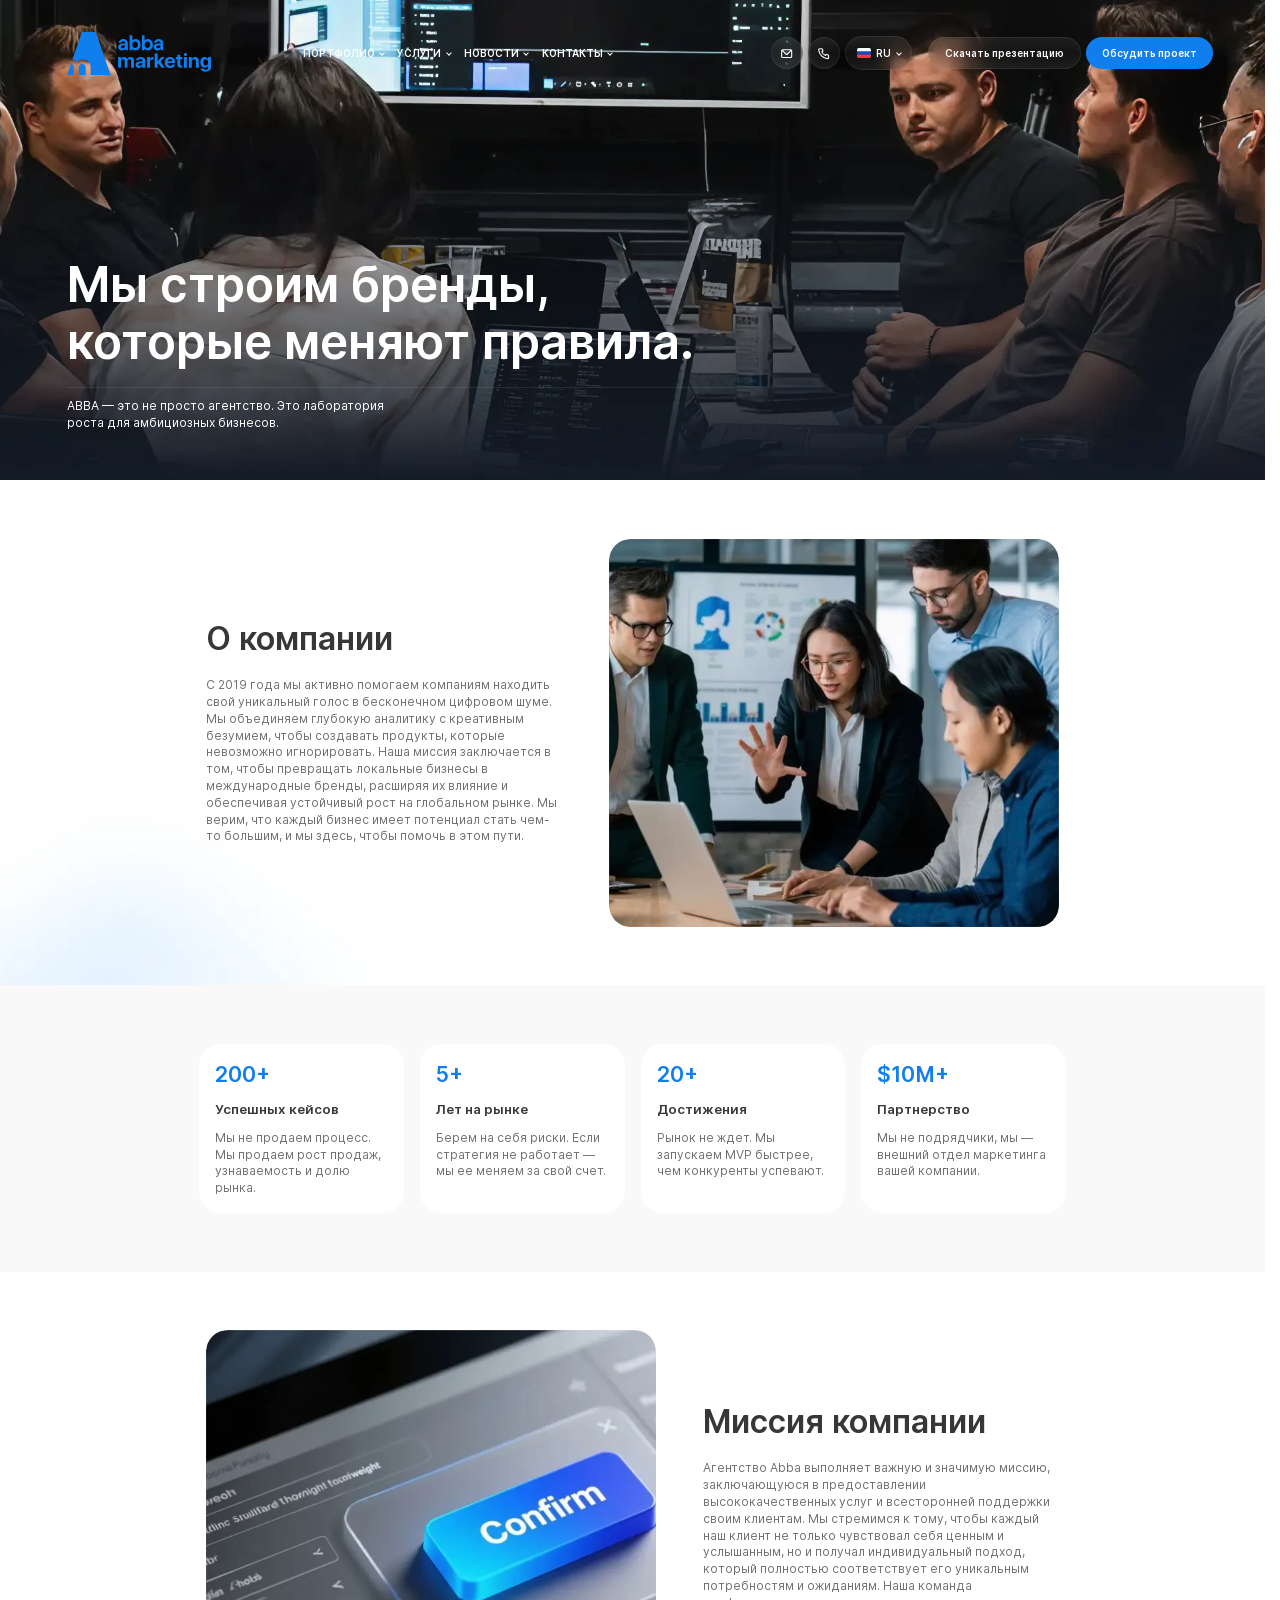
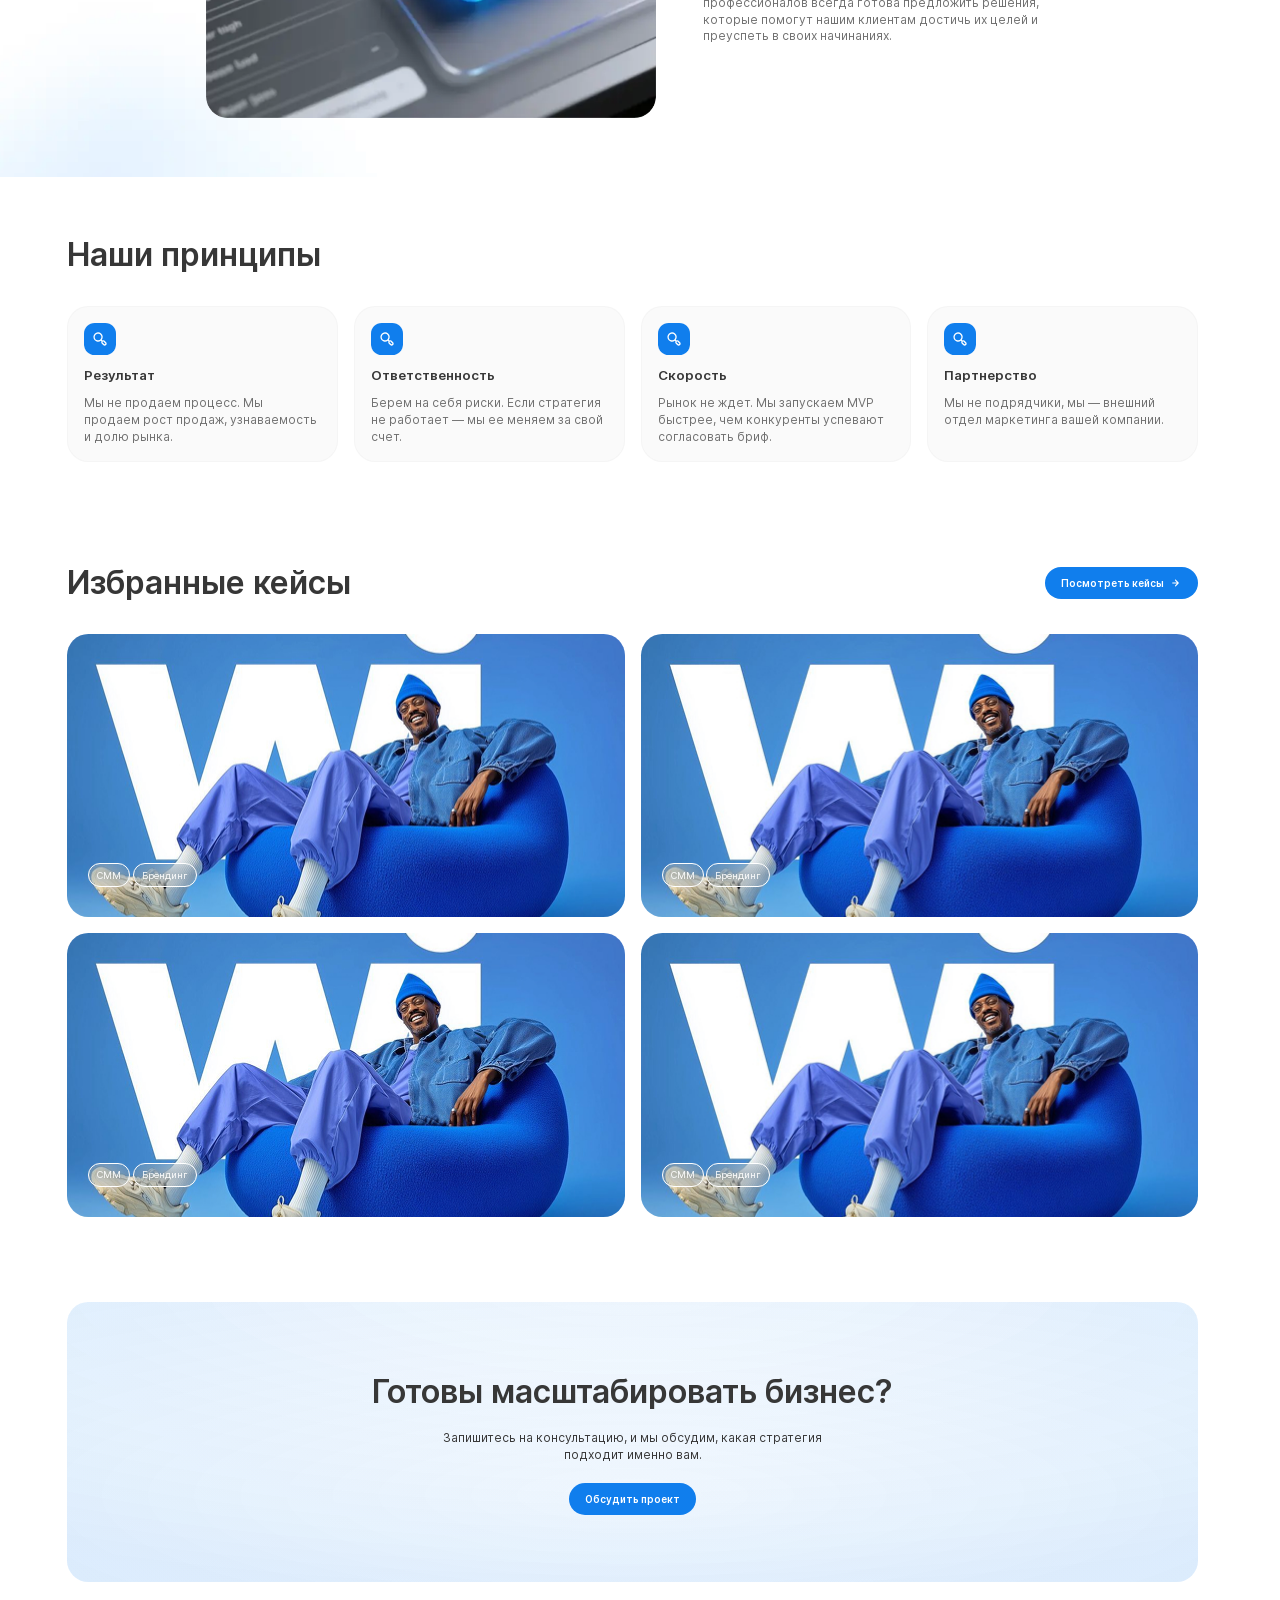
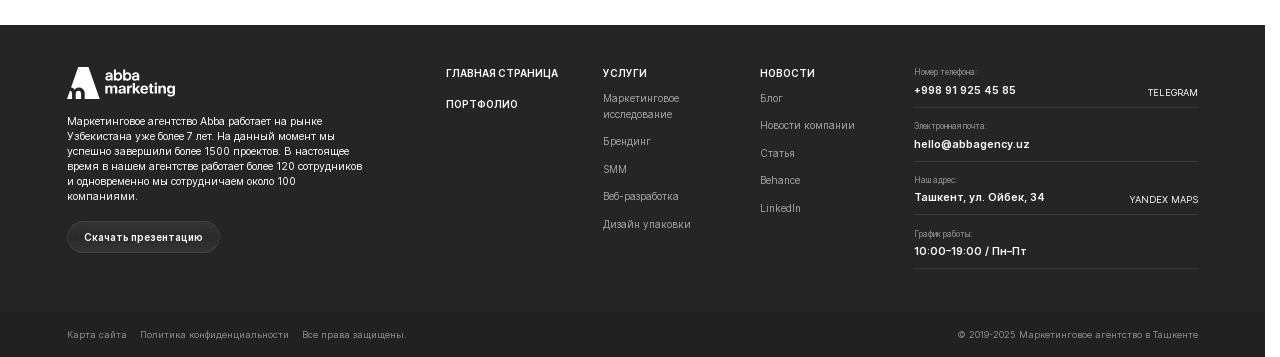
==== commit 0b09fe20: "add index page and feat other page" ====
--- a/about.html
+++ b/about.html
@@ -143,7 +143,7 @@
             <a class="header__presentation bg-filter" href="google.com" download">Скачать презентацию</a>
             <button class="header__callback button-primary" type="button" data-js-button-modal>
               Обсудить проект
-            </и>
+            </button>
             <div class="header__burger bg-filter">
               <span></span>
               <span></span>
--- a/css/globals.min.css
+++ b/css/globals.min.css
@@ -1 +1 @@
-*{box-sizing:border-box;padding:0;margin:0}html{scroll-behavior:smooth;scrollbar-gutter:stable}body{position:relative;font-family:var(--default-ff);font-size:var(--default-fz);font-weight:var(--default-fw);line-height:var(--default-lh);color:var(--default-color);background-color:var(--default-page-bc);overflow-x:hidden;overflow-y:hidden;opacity:0;transition:1s}body.loaded{overflow-y:auto;opacity:1}li{list-style:none}img{display:block;max-width:100%;height:auto}input,textarea{font-family:inherit;font-weight:inherit;font-size:inherit;line-height:inherit;color:inherit;background-color:var(--white)}input::-webkit-outer-spin-button,input::-webkit-inner-spin-button,textarea::-webkit-outer-spin-button,textarea::-webkit-inner-spin-button{-webkit-appearance:none;margin:0}input::-moz-placeholder, textarea::-moz-placeholder{font-family:inherit;font-size:inherit;line-height:inherit;color:inherit;border:none}input::placeholder,textarea::placeholder{font-family:inherit;font-size:inherit;line-height:inherit;color:inherit;border:none}input:focus,textarea:focus{outline:none}address{font-style:normal}a,button{display:inline-flex;cursor:pointer;background-color:rgba(0,0,0,0)}a,button{font-family:inherit;font-size:inherit;line-height:inherit;color:inherit;border:none;text-decoration:none}select{font-family:inherit;font-size:inherit;line-height:inherit;color:inherit;border:none;-webkit-appearance:none;-moz-appearance:none;appearance:none;background-color:rgba(0,0,0,0)}select:focus{outline:none}select::-ms-expand{display:none}textarea{resize:none}svg{cursor:pointer}svg path{cursor:pointer}main{flex:1}.wrapper{display:flex;flex-direction:column;min-height:100vh;overflow-x:hidden}.container{padding-inline:var(--grid-padding);margin-inline:auto}.sr-only{border:0 !important;clip:rect(1px, 1px, 1px, 1px) !important;clip-path:inset(50%) !important;height:1px !important;margin:-1px !important;overflow:hidden !important;padding:0 !important;position:absolute !important;width:1px !important;white-space:nowrap !important}.padding-inline-container{padding-inline:85px}@media(max-width: 1024px){.padding-inline-container{padding-inline:0}}.button-primary{display:flex;align-items:center;justify-content:center;gap:8px;font-size:15px;font-weight:600;line-height:1.2;height:48px;background-color:var(--button-primary);border-radius:51px;padding-inline:24px;color:var(--white);max-width:-moz-max-content;max-width:max-content;transition:.5s}@media(max-width: 1024px){.button-primary{font-size:12px;height:40px;padding-inline:15px}}.button-primary:hover{background-color:var(--hover-main-button)}.bg-filter{backdrop-filter:blur(16px);background:linear-gradient(180deg, rgba(192.48, 192.48, 192.48, 0.1) 0%, rgba(90.48, 90.48, 90.48, 0.1) 48.558%, rgba(192.48, 192.48, 192.48, 0.1) 100%);border:1px solid var(--line-color)}.dropdown{position:relative;font-size:14px;-webkit-user-select:none;-moz-user-select:none;user-select:none}.dropdown.active .dropdown__arrow{transform:rotate(-135deg)}.dropdown.active .dropdown__menu{opacity:1;visibility:visible;transform:translateY(0)}.dropdown__arrow{display:inline-block;width:6px;height:6px;border-right:2px solid currentColor;border-bottom:2px solid currentColor;transform:rotate(45deg);transition:transform .3s ease}.dropdown__menu{position:absolute;top:100%;left:0;width:100%;box-shadow:0 10px 25px rgba(0,0,0,.08);opacity:0;visibility:hidden;transform:translateY(-10px);transition:all .2s ease;z-index:10;margin:6px 0 0 0;border-radius:6px;overflow:hidden}.dropdown__item{display:flex;align-items:center;gap:6px;cursor:pointer}.content-box{border-radius:32px;border:1px solid var(--line-color);padding:24px;background-color:#fafafa;height:100%}@media(max-width: 480px){.content-box{padding:20px}}.content-wrapper{display:flex;flex-direction:column;gap:16px;margin-bottom:16px}.content-wrapper.horizontal{flex-direction:row;align-items:center}@media(max-width: 480px){.content-icon{width:36px;height:36px}}.content-label{font-size:20px}.content-text{color:#717171}@media(max-width: 768px){.content-text{font-size:16px}}@media(max-width: 480px){.content-text{font-size:14px}}.content-date{color:var(--blue);margin-top:16px}.content-advantages{display:flex;flex-direction:column;gap:16px;margin-top:16px}.content-overlay{display:flex;align-items:center;gap:16px}.content-circle{width:12px;height:12px;background-color:var(--blue);border-radius:50%}.content-value{color:var(--blue)}@media(max-width: 768px){.content-value{font-size:16px}}@media(max-width: 480px){.content-value{font-size:14px}}.section-title{font-size:48px;line-height:1.2;font-weight:600}@media(max-width: 1024px){.section-title{font-size:36px}}@media(max-width: 768px){.section-title{font-size:32px}}@media(max-width: 480px){.section-title{font-size:24px}}.project-box{position:relative;display:flex;flex-direction:column;background-position:center;background-repeat:no-repeat;background-size:cover;border-radius:32px;padding:37px 32px;transition:.5s;overflow:hidden}@media(max-width: 1024px){.project-box{padding:24px}}@media(max-width: 480px){.project-box{padding:20px}}.project-box::after{content:"";position:absolute;inset:0;background:linear-gradient(185.97deg, rgba(255, 255, 255, 0) -20.792%, rgba(255, 255, 255, 0.9) 88.496%);opacity:0;transition:.5s}.project-box:hover::after{opacity:1}.project-box:hover .project-wrap{grid-template-rows:1fr}.project-box:hover .project-tag-box{background-color:var(--white);border-color:var(--blue);color:var(--blue)}.project-box:hover .project-label{color:var(--dark)}.project-content{margin-top:auto;z-index:60}.project-tags{display:flex;align-items:center;flex-wrap:wrap;gap:4px;margin-bottom:8px}.project-tag-box{font-size:14px;padding-inline:12px;display:flex;align-items:center;justify-content:center;max-width:-moz-max-content;max-width:max-content;height:36px;border-radius:20px;color:var(--white);border-style:solid;border-width:1px;border-color:var(--white);transition:.5s}.project-wrap{display:grid;grid-template-rows:0fr;transition:grid-template-rows .35s ease}.project-wrap-overlay{overflow:hidden}.project-label{font-size:28px;font-weight:600;margin-bottom:8px}@media(max-width: 1024px){.project-label{font-size:24px}}@media(max-width: 768px){.project-label{font-size:22px}}@media(max-width: 480px){.project-label{font-size:20px}}.project-text{color:#6f6f6f;margin-bottom:20px}@media(max-width: 768px){.project-text{font-size:16px}}@media(max-width: 480px){.project-text{font-size:14px}}.project-overlay{display:flex;justify-content:space-between;align-items:flex-end;gap:16px}@media(max-width: 480px){.project-overlay{flex-direction:column;align-items:flex-start;gap:8px}}.project-company{color:#6f6f6f}@media(max-width: 768px){.project-company{font-size:16px}}@media(max-width: 480px){.project-company{font-size:14px}}.categories-swiper{margin-bottom:48px}@media(max-width: 1024px){.categories-swiper{margin-bottom:32px}}@media(max-width: 768px){.categories-swiper{margin-bottom:24px}}@media(max-width: 480px){.categories-swiper{margin-bottom:16px}}.categories-slide{max-width:-moz-max-content;max-width:max-content}.categories-box{font-size:15px;font-weight:600;line-height:1.2;color:#717171;display:flex;align-items:center;justify-content:center;height:48px;padding-inline:24px;border:2px solid #d9d9d9;border-radius:51px;cursor:pointer;transition:.5s}@media(max-width: 768px){.categories-box{height:40px}}@media(max-width: 480px){.categories-box{font-size:14px;border:1px solid #d9d9d9;padding-inline:20px}}@media(max-width: 384px){.categories-box{font-size:12px;padding-inline:16px}}.categories-box.is-active{border:2px solid var(--blue);color:var(--blue)}@media(hover: hover){.categories-box:hover{border:2px solid var(--blue);color:var(--blue)}}.count{font-size:48px;font-weight:600;color:#d7d7d7}@media(max-width: 1024px){.count{font-size:36px}}@media(max-width: 768px){.count{font-size:32px}}@media(max-width: 480px){.count{font-size:24px}}.padding-block-container{padding-top:calc(var(--header-height) + 64px);padding-bottom:64px}@media(max-width: 1024px){.padding-block-container{padding-top:calc(var(--header-height) + 48px);padding-bottom:48px}}@media(max-width: 768px){.padding-block-container{padding-top:calc(var(--header-height) + 40px);padding-bottom:40px}}@media(max-width: 480px){.padding-block-container{padding-top:calc(var(--header-height) + 32px);padding-bottom:32px}}.padding-section-block-container{padding-top:64px;padding-bottom:64px}@media(max-width: 1024px){.padding-section-block-container{padding-top:48px;padding-bottom:48px}}@media(max-width: 768px){.padding-section-block-container{padding-top:40px;padding-bottom:40px}}@media(max-width: 480px){.padding-section-block-container{padding-top:32px;padding-bottom:32px}}.padding-big-block-container{padding-block:88px}@media(max-width: 1024px){.padding-big-block-container{padding-block:64px}}@media(max-width: 768px){.padding-big-block-container{padding-block:48px}}@media(max-width: 480px){.padding-big-block-container{padding-block:32px}}.careers-contact{position:sticky;top:var(--header-height);max-width:558px;width:100%;background-color:var(--white);border-radius:32px;padding:24px;align-self:flex-start}@media(max-width: 1024px){.careers-contact{max-width:100%}}.careers-contact__wrapper,.careers-contact__hr{border-radius:32px;padding:24px}@media(max-width: 1024px){.careers-contact__wrapper,.careers-contact__hr{padding:16px 24px}}.careers-contact__wrapper{display:flex;align-items:center;justify-content:space-between;gap:30px;background-color:#f5f5f5;margin-bottom:16px}@media(max-width: 1024px){.careers-contact__wrapper{margin-bottom:12px}}.careers-contact__label{font-size:20px;font-weight:600}@media(max-width: 1024px){.careers-contact__label{font-size:18px}}@media(max-width: 384px){.careers-contact__label{font-size:16px}}@media(max-width: 1024px){.careers-contact__sublabel{font-size:14px}}.careers-contact__icon{display:flex;align-items:center;justify-content:center;width:48px;height:48px;border-radius:50%;backdrop-filter:blur(16px);background:linear-gradient(180deg, rgba(192.48, 192.48, 192.48, 0.1) 0%, rgba(90.48, 90.48, 90.48, 0.1) 48.558%, rgba(192.48, 192.48, 192.48, 0.1) 100%);border:1px solid rgba(192,192,192,.1)}.careers-contact__hr{position:relative;display:flex;flex-direction:column;align-items:center;gap:8px;background-color:var(--blue);color:var(--white);margin-bottom:32px}@media(max-width: 1024px){.careers-contact__hr{margin-bottom:28px}}.careers-contact__hr-label{font-size:18px;font-weight:400;line-height:1.4}@media(max-width: 1024px){.careers-contact__hr-label{font-size:14px}}.careers-contact__hr-contact{font-size:20px;font-weight:600}@media(max-width: 1024px){.careers-contact__hr-contact{font-size:18px}}.careers-contact__hr-contact::after{content:"";position:absolute;inset:0}.careers-contact__text{color:#717171;text-align:center}@media(max-width: 1024px){.careers-contact__text{font-size:14px}}.button-more{font-size:15px;font-weight:600;line-height:1.2;color:#717171;display:flex;align-items:center;justify-content:center;max-width:544px;width:100%;height:48px;padding-inline:20px;border:2px solid #d9d9d9;border-radius:51px;margin-inline:auto;cursor:pointer;transition:.5s}@media(max-width: 1024px){.button-more{max-width:464px}}@media(max-width: 768px){.button-more{max-width:384px}}@media(max-width: 480px){.button-more{max-width:284px}}@media(max-width: 384px){.button-more{font-size:13px;height:40px}}@media(hover: hover){.button-more:hover{background-color:var(--blue);color:var(--white);border:2px solid var(--blue)}}.meta{display:flex;align-items:center;justify-content:space-between;flex-wrap:wrap;gap:15px;padding-top:28px;border-top:1px solid rgba(55,55,55,.11)}.meta__tags{display:flex;align-items:center;gap:7px}.meta__tag-box{display:flex;align-items:center;justify-content:center;font-size:10px;font-weight:700;height:26px;border-radius:9999px;border:1px solid #373737;padding:0 10px}.meta__share{font-size:12px;display:flex;align-items:center;gap:7px;color:#05f;text-transform:uppercase}.mb-lg{margin-bottom:48px}@media(max-width: 1024px){.mb-lg{margin-bottom:32px}}@media(max-width: 768px){.mb-lg{margin-bottom:24px}}@media(max-width: 480px){.mb-lg{margin-bottom:16px}}.mb-md{margin-bottom:48px}@media(max-width: 1024px){.mb-md{margin-bottom:32px}}@media(max-width: 768px){.mb-md{margin-bottom:24px}}.mb-sm{margin-bottom:28px}@media(max-width: 1024px){.mb-sm{margin-bottom:25px}}@media(max-width: 768px){.mb-sm{margin-bottom:20px}}@media(max-width: 480px){.mb-sm{margin-bottom:16px}}.grid-2{display:grid;grid-template-columns:repeat(2, 1fr);gap:24px}@media(max-width: 768px){.grid-2{grid-template-columns:repeat(1, 1fr)}}.grid-3{display:grid;grid-template-columns:repeat(3, 1fr);gap:24px}@media(max-width: 1024px){.grid-3{grid-template-columns:repeat(2, 1fr);gap:16px}}@media(max-width: 768px){.grid-3{grid-template-columns:repeat(1, 1fr);gap:10px}}@media(max-width: 1024px){.grid-full{grid-column:span 2}}@media(max-width: 768px){.grid-full{grid-column:span 1}}.callback-modal{position:fixed;inset:0;z-index:100;background:rgba(19,26,38,.5);display:flex;align-items:center;justify-content:center;padding:24px;opacity:0;visibility:hidden;transition:.5s}.callback-modal.is-open{opacity:1;visibility:visible}.callback-modal__overlay{position:relative;display:grid;grid-template-columns:repeat(2, 1fr);max-width:1079px;width:100%;background-color:var(--white);border-radius:32px;overflow:hidden;backdrop-filter:blur(16px);background:radial-gradient(103% 110% at 50% -6%, rgba(16, 126, 237, 0), rgba(16, 126, 237, 0.1)),radial-gradient(106% 101% at 50% 69%, rgba(16, 126, 237, 0), rgba(16, 126, 237, 0.1)),#fff}@media(max-width: 768px){.callback-modal__overlay{grid-template-columns:repeat(1, 1fr)}}.callback-modal__content{padding:48px}@media(max-width: 1024px){.callback-modal__content{padding:32px}}@media(max-width: 480px){.callback-modal__content{padding:24px}}@media(max-width: 768px){.callback-modal__title{max-width:85%;width:100%}}@media(max-width: 480px){.callback-modal__title{max-width:75%}}@media(max-width: 768px){.callback-modal__text{font-size:16px}}@media(max-width: 600px){.callback-modal__text{font-size:14px}}.callback-modal__form-wrapper{display:flex;flex-direction:column;gap:16px}@media(max-width: 600px){.callback-modal__form-wrapper{gap:10px}}.callback-modal__label{font-size:16px;font-weight:500;display:flex;flex-direction:column;gap:8px}@media(max-width: 600px){.callback-modal__label{font-size:14px}}.callback-modal__field{font-size:16px;padding:0 24px;height:48px;border:1px solid #ececec;color:#717171;background-color:#fff;border-radius:51px}@media(max-width: 600px){.callback-modal__field{font-size:14px;height:40px}}.callback-modal__picture{background-position:center;background-repeat:no-repeat;background-size:cover}@media(max-width: 768px){.callback-modal__picture{display:none}}.callback-modal__close{position:absolute;top:32px;right:32px;display:flex;align-items:center;justify-content:flex-end;cursor:pointer}+*{box-sizing:border-box;padding:0;margin:0}html{scroll-behavior:smooth;scrollbar-gutter:stable}body{position:relative;font-family:var(--default-ff);font-size:var(--default-fz);font-weight:var(--default-fw);line-height:var(--default-lh);color:var(--default-color);background-color:var(--default-page-bc);overflow-x:hidden;overflow-y:hidden;opacity:0;transition:1s}body.loaded{overflow-y:auto;opacity:1}li{list-style:none}img{display:block;max-width:100%;height:auto}input,textarea{font-family:inherit;font-weight:inherit;font-size:inherit;line-height:inherit;color:inherit;background-color:var(--white)}input::-webkit-outer-spin-button,input::-webkit-inner-spin-button,textarea::-webkit-outer-spin-button,textarea::-webkit-inner-spin-button{-webkit-appearance:none;margin:0}input::-moz-placeholder, textarea::-moz-placeholder{font-family:inherit;font-size:inherit;line-height:inherit;color:inherit;border:none}input::placeholder,textarea::placeholder{font-family:inherit;font-size:inherit;line-height:inherit;color:inherit;border:none}input:focus,textarea:focus{outline:none}address{font-style:normal}a,button{display:inline-flex;cursor:pointer;background-color:rgba(0,0,0,0)}a,button{font-family:inherit;font-size:inherit;line-height:inherit;color:inherit;border:none;text-decoration:none}select{font-family:inherit;font-size:inherit;line-height:inherit;color:inherit;border:none;-webkit-appearance:none;-moz-appearance:none;appearance:none;background-color:rgba(0,0,0,0)}select:focus{outline:none}select::-ms-expand{display:none}textarea{resize:none}svg{cursor:pointer}svg path{cursor:pointer}main{flex:1}.wrapper{display:flex;flex-direction:column;min-height:100vh;overflow-x:hidden}.container{padding-inline:var(--grid-padding);margin-inline:auto}.sr-only{border:0 !important;clip:rect(1px, 1px, 1px, 1px) !important;clip-path:inset(50%) !important;height:1px !important;margin:-1px !important;overflow:hidden !important;padding:0 !important;position:absolute !important;width:1px !important;white-space:nowrap !important}.padding-inline-container{padding-inline:85px}@media(max-width: 1024px){.padding-inline-container{padding-inline:0}}.button-primary{display:flex;align-items:center;justify-content:center;gap:8px;font-size:15px;font-weight:600;line-height:1.2;height:48px;background-color:var(--button-primary);border-radius:51px;padding-inline:24px;color:var(--white);max-width:-moz-max-content;max-width:max-content;transition:.5s}.button-primary span{transition:.5s}@media(max-width: 1024px){.button-primary{font-size:12px;height:40px;padding-inline:15px}}@media(hover: hover){.button-primary:hover{background-color:var(--hover-main-button)}.button-primary:hover span{transform:translateX(5px)}}.bg-filter{backdrop-filter:blur(16px);background:linear-gradient(180deg, rgba(192.48, 192.48, 192.48, 0.1) 0%, rgba(90.48, 90.48, 90.48, 0.1) 48.558%, rgba(192.48, 192.48, 192.48, 0.1) 100%);border:1px solid var(--line-color)}.dropdown{position:relative;font-size:14px;-webkit-user-select:none;-moz-user-select:none;user-select:none}.dropdown.active .dropdown__arrow{transform:rotate(-135deg)}.dropdown.active .dropdown__menu{opacity:1;visibility:visible;transform:translateY(0)}.dropdown__arrow{display:inline-block;width:6px;height:6px;border-right:2px solid currentColor;border-bottom:2px solid currentColor;transform:rotate(45deg);transition:transform .3s ease}.dropdown__menu{position:absolute;top:100%;left:0;width:100%;box-shadow:0 10px 25px rgba(0,0,0,.08);opacity:0;visibility:hidden;transform:translateY(-10px);transition:all .2s ease;z-index:10;margin:6px 0 0 0;border-radius:6px;overflow:hidden}.dropdown__item{display:flex;align-items:center;gap:6px;cursor:pointer}.content-box{border-radius:32px;border:1px solid var(--line-color);padding:24px;background-color:#fafafa;height:100%}@media(max-width: 480px){.content-box{padding:20px}}.content-wrapper{display:flex;flex-direction:column;gap:16px;margin-bottom:16px}.content-wrapper.horizontal{flex-direction:row;align-items:center}@media(max-width: 480px){.content-icon{width:36px;height:36px}}.content-label{font-size:20px}.content-text{color:#717171}@media(max-width: 768px){.content-text{font-size:16px}}@media(max-width: 480px){.content-text{font-size:14px}}.content-date{color:var(--blue);margin-top:16px}.content-advantages{display:flex;flex-direction:column;gap:16px;margin-top:16px}.content-overlay{display:flex;align-items:center;gap:16px}.content-circle{width:12px;height:12px;background-color:var(--blue);border-radius:50%}.content-value{color:var(--blue)}@media(max-width: 768px){.content-value{font-size:16px}}@media(max-width: 480px){.content-value{font-size:14px}}.section-title{font-size:48px;line-height:1.2;font-weight:600}@media(max-width: 1024px){.section-title{font-size:36px}}@media(max-width: 768px){.section-title{font-size:32px}}@media(max-width: 480px){.section-title{font-size:24px}}.project-box{position:relative;display:flex;flex-direction:column;background-position:center;background-repeat:no-repeat;background-size:cover;border-radius:32px;padding:37px 32px;transition:.5s;overflow:hidden}@media(max-width: 1024px){.project-box{padding:24px}}@media(max-width: 480px){.project-box{padding:20px}}.project-box::after{content:"";position:absolute;inset:0;background:linear-gradient(185.97deg, rgba(255, 255, 255, 0) -20.792%, rgba(255, 255, 255, 0.9) 88.496%);opacity:0;transition:.5s}.project-box:hover::after{opacity:1}.project-box:hover .project-wrap{grid-template-rows:1fr}.project-box:hover .project-tag-box{background-color:var(--white);border-color:var(--blue);color:var(--blue)}.project-box:hover .project-label{color:var(--dark)}.project-content{margin-top:auto;z-index:60}.project-tags{display:flex;align-items:center;flex-wrap:wrap;gap:4px;margin-bottom:8px}.project-tag-box{font-size:14px;padding-inline:12px;display:flex;align-items:center;justify-content:center;max-width:-moz-max-content;max-width:max-content;height:36px;border-radius:20px;color:var(--white);border-style:solid;border-width:1px;border-color:var(--white);transition:.5s}.project-wrap{display:grid;grid-template-rows:0fr;transition:grid-template-rows .35s ease}.project-wrap-overlay{overflow:hidden}.project-label{font-size:28px;font-weight:600;margin-bottom:8px}@media(max-width: 1024px){.project-label{font-size:24px}}@media(max-width: 768px){.project-label{font-size:22px}}@media(max-width: 480px){.project-label{font-size:20px}}.project-text{color:#6f6f6f;margin-bottom:20px}@media(max-width: 768px){.project-text{font-size:16px}}@media(max-width: 480px){.project-text{font-size:14px}}.project-overlay{display:flex;justify-content:space-between;align-items:flex-end;gap:16px}@media(max-width: 480px){.project-overlay{flex-direction:column;align-items:flex-start;gap:8px}}.project-company{color:#6f6f6f}@media(max-width: 768px){.project-company{font-size:16px}}@media(max-width: 480px){.project-company{font-size:14px}}.categories-swiper{margin-bottom:48px}@media(max-width: 1024px){.categories-swiper{margin-bottom:32px}}@media(max-width: 768px){.categories-swiper{margin-bottom:24px}}@media(max-width: 480px){.categories-swiper{margin-bottom:16px}}.categories-slide{max-width:-moz-max-content;max-width:max-content}.categories-box{font-size:15px;font-weight:600;line-height:1.2;color:#717171;display:flex;align-items:center;justify-content:center;height:48px;padding-inline:24px;border:2px solid #d9d9d9;border-radius:51px;cursor:pointer;transition:.5s}@media(max-width: 768px){.categories-box{height:40px}}@media(max-width: 480px){.categories-box{font-size:14px;border:1px solid #d9d9d9;padding-inline:20px}}@media(max-width: 384px){.categories-box{font-size:12px;padding-inline:16px}}.categories-box.is-active{border:2px solid var(--blue);color:var(--blue)}@media(hover: hover){.categories-box:hover{border:2px solid var(--blue);color:var(--blue)}}.count{font-size:48px;font-weight:600;color:#d7d7d7}@media(max-width: 1024px){.count{font-size:36px}}@media(max-width: 768px){.count{font-size:32px}}@media(max-width: 480px){.count{font-size:24px}}.padding-block-container{padding-top:calc(var(--header-height) + 64px);padding-bottom:64px}@media(max-width: 1024px){.padding-block-container{padding-top:calc(var(--header-height) + 48px);padding-bottom:48px}}@media(max-width: 768px){.padding-block-container{padding-top:calc(var(--header-height) + 40px);padding-bottom:40px}}@media(max-width: 480px){.padding-block-container{padding-top:calc(var(--header-height) + 32px);padding-bottom:32px}}.padding-section-block-container{padding-top:64px;padding-bottom:64px}@media(max-width: 1024px){.padding-section-block-container{padding-top:48px;padding-bottom:48px}}@media(max-width: 768px){.padding-section-block-container{padding-top:40px;padding-bottom:40px}}@media(max-width: 480px){.padding-section-block-container{padding-top:32px;padding-bottom:32px}}.padding-big-block-container{padding-block:88px}@media(max-width: 1024px){.padding-big-block-container{padding-block:64px}}@media(max-width: 768px){.padding-big-block-container{padding-block:48px}}@media(max-width: 480px){.padding-big-block-container{padding-block:32px}}.careers-contact{position:sticky;top:var(--header-height);max-width:558px;width:100%;background-color:var(--white);border-radius:32px;padding:24px;align-self:flex-start}@media(max-width: 1024px){.careers-contact{max-width:100%}}.careers-contact__wrapper,.careers-contact__hr{border-radius:32px;padding:24px}@media(max-width: 1024px){.careers-contact__wrapper,.careers-contact__hr{padding:16px 24px}}.careers-contact__wrapper{display:flex;align-items:center;justify-content:space-between;gap:30px;background-color:#f5f5f5;margin-bottom:16px}@media(max-width: 1024px){.careers-contact__wrapper{margin-bottom:12px}}.careers-contact__label{font-size:20px;font-weight:600}@media(max-width: 1024px){.careers-contact__label{font-size:18px}}@media(max-width: 384px){.careers-contact__label{font-size:16px}}@media(max-width: 1024px){.careers-contact__sublabel{font-size:14px}}.careers-contact__icon{display:flex;align-items:center;justify-content:center;width:48px;height:48px;border-radius:50%;backdrop-filter:blur(16px);background:linear-gradient(180deg, rgba(192.48, 192.48, 192.48, 0.1) 0%, rgba(90.48, 90.48, 90.48, 0.1) 48.558%, rgba(192.48, 192.48, 192.48, 0.1) 100%);border:1px solid rgba(192,192,192,.1)}.careers-contact__hr{position:relative;display:flex;flex-direction:column;align-items:center;gap:8px;background-color:var(--blue);color:var(--white);margin-bottom:32px}@media(max-width: 1024px){.careers-contact__hr{margin-bottom:28px}}.careers-contact__hr-label{font-size:18px;font-weight:400;line-height:1.4}@media(max-width: 1024px){.careers-contact__hr-label{font-size:14px}}.careers-contact__hr-contact{font-size:20px;font-weight:600}@media(max-width: 1024px){.careers-contact__hr-contact{font-size:18px}}.careers-contact__hr-contact::after{content:"";position:absolute;inset:0}.careers-contact__text{color:#717171;text-align:center}@media(max-width: 1024px){.careers-contact__text{font-size:14px}}.button-more{font-size:15px;font-weight:600;line-height:1.2;color:#717171;display:flex;align-items:center;justify-content:center;max-width:544px;width:100%;height:48px;padding-inline:20px;border:2px solid #d9d9d9;border-radius:51px;margin-inline:auto;cursor:pointer;transition:.5s}@media(max-width: 1024px){.button-more{max-width:464px}}@media(max-width: 768px){.button-more{max-width:384px}}@media(max-width: 480px){.button-more{max-width:284px}}@media(max-width: 384px){.button-more{font-size:13px;height:40px}}@media(hover: hover){.button-more:hover{background-color:var(--blue);color:var(--white);border:2px solid var(--blue)}}.meta{display:flex;align-items:center;justify-content:space-between;flex-wrap:wrap;gap:15px;padding-top:28px;border-top:1px solid rgba(55,55,55,.11)}.meta__tags{display:flex;align-items:center;gap:7px}.meta__tag-box{display:flex;align-items:center;justify-content:center;font-size:10px;font-weight:700;height:26px;border-radius:9999px;border:1px solid #373737;padding:0 10px}.meta__share{font-size:12px;display:flex;align-items:center;gap:7px;color:#05f;text-transform:uppercase}.mb-lg{margin-bottom:48px}@media(max-width: 1024px){.mb-lg{margin-bottom:32px}}@media(max-width: 768px){.mb-lg{margin-bottom:24px}}@media(max-width: 480px){.mb-lg{margin-bottom:16px}}.mb-md{margin-bottom:48px}@media(max-width: 1024px){.mb-md{margin-bottom:32px}}@media(max-width: 768px){.mb-md{margin-bottom:24px}}.mb-sm{margin-bottom:28px}@media(max-width: 1024px){.mb-sm{margin-bottom:25px}}@media(max-width: 768px){.mb-sm{margin-bottom:20px}}@media(max-width: 480px){.mb-sm{margin-bottom:16px}}.grid-2{display:grid;grid-template-columns:repeat(2, 1fr);gap:24px}@media(max-width: 768px){.grid-2{grid-template-columns:repeat(1, 1fr)}}.grid-3{display:grid;grid-template-columns:repeat(3, 1fr);gap:24px}@media(max-width: 1024px){.grid-3{grid-template-columns:repeat(2, 1fr);gap:16px}}@media(max-width: 768px){.grid-3{grid-template-columns:repeat(1, 1fr);gap:10px}}@media(max-width: 1024px){.grid-full{grid-column:span 2}}@media(max-width: 768px){.grid-full{grid-column:span 1}}.callback-modal{position:fixed;inset:0;z-index:100;background:rgba(19,26,38,.5);display:flex;align-items:center;justify-content:center;padding:24px;opacity:0;visibility:hidden;transition:.5s}.callback-modal.is-open{opacity:1;visibility:visible}.callback-modal__overlay{position:relative;display:grid;grid-template-columns:repeat(2, 1fr);max-width:1079px;width:100%;background-color:var(--white);border-radius:32px;overflow:hidden;backdrop-filter:blur(16px);background:radial-gradient(103% 110% at 50% -6%, rgba(16, 126, 237, 0), rgba(16, 126, 237, 0.1)),radial-gradient(106% 101% at 50% 69%, rgba(16, 126, 237, 0), rgba(16, 126, 237, 0.1)),#fff}@media(max-width: 768px){.callback-modal__overlay{grid-template-columns:repeat(1, 1fr)}}.callback-modal__content{padding:48px}@media(max-width: 1024px){.callback-modal__content{padding:32px}}@media(max-width: 480px){.callback-modal__content{padding:24px}}@media(max-width: 768px){.callback-modal__title{max-width:85%;width:100%}}@media(max-width: 480px){.callback-modal__title{max-width:75%}}@media(max-width: 768px){.callback-modal__text{font-size:16px}}@media(max-width: 600px){.callback-modal__text{font-size:14px}}.callback-modal__form-wrapper{display:flex;flex-direction:column;gap:16px}@media(max-width: 600px){.callback-modal__form-wrapper{gap:10px}}.callback-modal__label{font-size:16px;font-weight:500;display:flex;flex-direction:column;gap:8px}@media(max-width: 600px){.callback-modal__label{font-size:14px}}.callback-modal__field{font-size:16px;padding:0 24px;height:48px;border:1px solid #ececec;color:#717171;background-color:#fff;border-radius:51px}@media(max-width: 600px){.callback-modal__field{font-size:14px;height:40px}}.callback-modal__picture{background-position:center;background-repeat:no-repeat;background-size:cover}@media(max-width: 768px){.callback-modal__picture{display:none}}.callback-modal__close{position:absolute;top:32px;right:32px;display:flex;align-items:center;justify-content:flex-end;cursor:pointer}
--- a/css/about.min.css
+++ b/css/about.min.css
@@ -1 +1 @@
-.header{position:fixed;top:0;left:0;width:100%;color:var(--white);transition:.5s;z-index:100}.header.is-changed{background-color:var(--white);color:var(--dark);border-bottom:1px solid #f2f2f2}.header.is-changed .header__link-arrow{color:var(--dark)}.header.is-changed .header__mail svg,.header.is-changed .header__phone svg{fill:var(--dark)}.header.is-changed .header__mail svg path,.header.is-changed .header__phone svg path{fill:var(--dark)}.header.is-changed .header__callback{color:var(--white)}.header.is-changed .header__burger span{background-color:var(--dark)}.header__inner{display:flex;align-items:center;padding:48px 0}@media(max-width: 1024px){.header__inner{padding:25px 0}}@media(max-width: 768px){.header__inner{padding:20px 0}}.header__logo{margin-right:128px}@media(max-width: 1024px){.header__logo{margin-right:50px;max-width:120px}}@media(max-width: 768px){.header__logo{max-width:100px}}@media(max-width: 1024px){.header__nav{display:none}}.header__list{display:flex;align-items:center}.header__link{font-size:15px;font-weight:600;line-height:1.2;text-transform:uppercase;display:flex;align-items:center;gap:8px;padding:15px 10px}.header__link-arrow{display:inline-block;width:6px;height:6px;border-right:2px solid currentColor;border-bottom:2px solid currentColor;transform:rotate(45deg);transition:transform .3s ease;color:var(--white)}.header__mail,.header__phone{display:flex;justify-content:center;align-items:center;flex-shrink:0;height:48px;width:48px;border-radius:50%;border:1px solid rgba(192,192,192,.1);transition:.5s}@media(max-width: 1024px){.header__mail,.header__phone{height:40px;width:40px}}@media(max-width: 480px){.header__mail,.header__phone{display:none}}.header__mail svg,.header__phone svg{fill:var(--white);width:20px;height:20px;transition:.5s}@media(max-width: 1024px){.header__mail svg,.header__phone svg{transform:scale(0.8)}}.header__mail svg path,.header__phone svg path{fill:var(--white);transition:.5s}@media(hover: hover){.header__mail:hover,.header__phone:hover{background-color:var(--button-primary)}.header__mail:hover svg,.header__phone:hover svg{fill:var(--white) !important}.header__mail:hover svg path,.header__phone:hover svg path{fill:var(--white) !important}}.header__mail{margin-left:auto;margin-right:8px}.header__phone{margin-right:8px}.header__langs{border-radius:60px;margin-right:24px}@media(max-width: 1024px){.header__langs{margin-right:10px;border-radius:50px}}@media(max-width: 480px){.header__langs{display:none;margin-left:auto;margin-right:0}}.header__langs-toggle{font-size:15px;line-height:1.2;font-weight:600;display:flex;align-items:center;justify-content:space-between;gap:8px;display:flex;align-items:center;justify-content:center;text-align:center;width:97px;height:48px;cursor:pointer}@media(max-width: 1024px){.header__langs-toggle{font-size:12px;height:40px;width:80px}}@media(max-width: 1024px){.header__langs-toggle img{width:15px}}.header__langs-menu{border:1px solid #ddd;background-color:var(--white);color:var(--dark)}.header__langs-item{font-size:15px;line-height:1.2;font-weight:600;padding:8px 12px;transition:background .2s ease}@media(max-width: 1024px){.header__langs-item{font-size:12px;padding:5px 8px}}.header__langs-item:hover{background:#f1f1f1}@media(max-width: 1024px){.header__langs-item img{width:15px}}.header__presentation{font-size:15px;font-weight:600;line-height:1.2;display:flex;align-items:center;justify-content:center;height:48px;padding-inline:24px;border-radius:60px;border:1px solid rgba(192,192,192,.1);margin-right:8px;transition:.5s}@media(max-width: 1024px){.header__presentation{font-size:12px;height:40px;padding-inline:15px}}@media(max-width: 864px){.header__presentation{display:none}}@media(hover: hover){.header__presentation:hover{background-color:var(--button-primary);color:var(--white)}}@media(max-width: 864px){.header__callback{display:none}}.header__burger{display:none;align-items:center;justify-content:center;flex-direction:column;gap:3px;height:40px;width:40px;border-radius:50%;margin-left:10px;flex-shrink:0}@media(max-width: 1024px){.header__burger{display:flex}}@media(max-width: 480px){.header__burger{margin-left:auto;height:48px;width:48px}}.header__burger span{display:inline-block;height:2px;background-color:var(--white);border-radius:15px}.header__burger span:nth-child(1),.header__burger span:nth-child(3){width:13px}.header__burger span:nth-child(2){width:16px}.intro{background-position:center;background-repeat:no-repeat;background-size:cover;color:var(--white)}.intro__inner{display:flex;flex-direction:column;justify-content:flex-end;padding-top:calc(var(--header-height) + 50px);padding-bottom:72px;min-height:720px}@media(max-width: 1024px){.intro__inner{padding-top:calc(var(--header-height) + 40px);padding-bottom:60px;min-height:100vh}}@media(max-width: 768px){.intro__inner{padding-top:calc(var(--header-height) + 40px);padding-bottom:50px}}@media(max-width: 480px){.intro__inner{padding-top:calc(var(--header-height) + 40px);padding-bottom:40px}}.intro__content{max-width:1000px;width:100%}.intro__title{font-size:72px;font-weight:600;line-height:1.2;padding-bottom:24px;margin-bottom:16px;border-bottom:1px solid rgba(192,192,192,.12)}@media(max-width: 1024px){.intro__title{font-size:52px;margin-bottom:20px}}@media(max-width: 768px){.intro__title{font-size:48px;margin-bottom:16px}}@media(max-width: 480px){.intro__title{font-size:32px}}.intro__label{font-size:14px;font-weight:400;line-height:1.4;margin-bottom:16px;color:#8c95ad}@media(max-width: 768px){.intro__text{font-size:16px}}@media(max-width: 480px){.intro__text{font-size:14px}}.about-content{background-repeat:no-repeat;background-position:center;background-size:cover;background-image:url("./../images/about/gradient.webp")}.about-content__inner{display:flex;justify-content:center;align-items:center;gap:70px}@media(max-width: 1024px){.about-content__inner{gap:50px}}@media(max-width: 768px){.about-content__inner{gap:30px}}@media(max-width: 600px){.about-content__inner{flex-direction:column}}@media(max-width: 480px){.about-content__inner{gap:24px}}.about-content__wrapper{max-width:535px}@media(max-width: 1024px){.about-content__wrapper{max-width:50%}}@media(max-width: 600px){.about-content__wrapper{max-width:100%}}.about-content__text{color:#717171}@media(max-width: 768px){.about-content__text{font-size:16px}}.about-content__picture{border-radius:32px;overflow:hidden}.statistics{background-color:#f9f9f9}.statistics__inner{display:flex;justify-content:center}.statistics__list{display:grid;grid-template-columns:repeat(4, 1fr);gap:24px;max-width:1300px;width:100%}@media(max-width: 1024px){.statistics__list{grid-template-columns:repeat(2, 1fr)}}@media(max-width: 480px){.statistics__list{grid-template-columns:repeat(1, 1fr)}}.statistics__box{padding:24px;border-radius:32px;background-color:var(--white);height:100%}.statistics__value{font-size:32px;font-weight:600;color:var(--blue);margin-bottom:16px}@media(max-width: 768px){.statistics__value{margin-bottom:12px}}.statistics__label{font-size:20px;font-weight:600;margin-bottom:16px}@media(max-width: 768px){.statistics__label{font-size:18px;margin-bottom:12px}}.statistics__text{color:var(--gray)}@media(max-width: 768px){.statistics__text{font-size:16px}}@media(max-width: 480px){.statistics__text{font-size:14px}}.principles__list{display:grid;grid-template-columns:repeat(4, 1fr);gap:24px}@media(max-width: 1024px){.principles__list{grid-template-columns:repeat(2, 1fr);gap:16px}}@media(max-width: 768px){.principles__list{grid-template-columns:repeat(1, 1fr)}}.selected-cases__top{display:flex;align-items:center;justify-content:space-between;gap:24px}.selected-cases__description{color:#373737;max-width:769px}@media(max-width: 768px){.selected-cases__description{font-size:16px}}@media(max-width: 480px){.selected-cases__description{font-size:14px}}@media(max-width: 768px){.selected-cases__link-first{display:none}}.selected-cases__link-second{display:none;margin-inline:auto}@media(max-width: 768px){.selected-cases__link-second{display:flex}}.selected-cases__list{display:grid;grid-template-columns:repeat(2, 1fr);gap:24px}@media(max-width: 768px){.selected-cases__list{grid-template-columns:repeat(1, 1fr);gap:16px;margin-bottom:24px}}@media(max-width: 480px){.selected-cases__list{gap:10px}}.selected-cases__box{min-height:425px}@media(max-width: 1024px){.selected-cases__box{min-height:400px}}@media(max-width: 768px){.selected-cases__box{min-height:380px}}@media(max-width: 480px){.selected-cases__box{min-height:360px}}.callback__inner{padding:64px 0}@media(max-width: 1024px){.callback__inner{padding:48px 0}}@media(max-width: 768px){.callback__inner{padding:40px 0}}@media(max-width: 480px){.callback__inner{padding:32px 0}}.callback__wrapper{display:flex;flex-direction:column;align-items:center;border-radius:32px;backdrop-filter:blur(16px);background:radial-gradient(103% 110% at 50% -6%, rgba(16, 126, 237, 0), rgba(16, 126, 237, 0.1)),radial-gradient(106% 101% at 50% 69%, rgba(16, 126, 237, 0), rgba(16, 126, 237, 0.1)),hsla(0,0%,100%,.05);padding:107px 32px 100px;min-height:420px}@media(max-width: 1024px){.callback__wrapper{min-height:100%}}@media(max-width: 480px){.callback__wrapper{padding:103px 32px}}.callback__title{text-align:center}.callback__text{text-align:center;max-width:630px}.callback__button{color:var(--white)}.footer{color:var(--white)}.footer__top{background-color:#252525}.footer__top-inner{display:flex;justify-content:space-between;padding-block:64px}@media(max-width: 1024px){.footer__top-inner{display:grid;grid-template-columns:repeat(1, 1fr);gap:50px}}@media(max-width: 600px){.footer__top-inner{gap:32px}}@media(max-width: 480px){.footer__top-inner{padding-block:32px}}.footer__content{max-width:450px;margin-right:auto}@media(max-width: 1024px){.footer__content{margin-right:0;max-width:100%}}.footer__logo{margin-bottom:24px}@media(max-width: 480px){.footer__logo{max-width:108px}}.footer__text{font-size:16px;line-height:1.4;margin-bottom:24px}.footer__presentation{display:flex;align-items:center;justify-content:center;font-size:15px;font-weight:600;line-height:1.2;height:48px;padding-inline:24px;border-radius:60px;max-width:-moz-max-content;max-width:max-content;transition:.5s}@media(hover: hover){.footer__presentation:hover{background-color:var(--button-primary)}}.footer__navs{display:grid;grid-template-columns:repeat(3, 1fr);gap:24px;max-width:682px;margin-inline:20px}@media(max-width: 1024px){.footer__navs{margin-inline:0;max-width:100%}}@media(max-width: 600px){.footer__navs{grid-template-columns:repeat(2, 1fr)}}@media(max-width: 480px){.footer__navs{grid-template-columns:repeat(1, 1fr)}}.footer__nav-list{display:flex;flex-direction:column;gap:28px}@media(max-width: 480px){.footer__nav-list{gap:24px}}.footer__nav-item{display:flex;flex-direction:column;gap:16px}.footer__nav-link{font-weight:600;font-size:15px;line-height:1.2;text-transform:uppercase}.footer__nav-sublist{display:flex;flex-direction:column;gap:16px}@media(max-width: 480px){.footer__nav-sublist{gap:12px}}.footer__nav-sublink{font-size:15px;line-height:1.58;color:#a6a6a6}.footer__contacts{display:flex;flex-direction:column;gap:20px;max-width:426px;width:100%}@media(max-width: 1024px){.footer__contacts{max-width:100%}}.footer__contact-box{display:flex;align-items:flex-end;justify-content:space-between;gap:16px;padding-bottom:12px;border-bottom:1px solid hsla(0,0%,100%,.09)}.footer__contact-left{display:flex;flex-direction:column;gap:8px}.footer__contact-label{font-size:12px;font-weight:400;color:var(--white-05)}.footer__contact-text{font-size:16px;font-weight:600}.footer__contact-service{font-size:14px;text-transform:uppercase}.footer__bottom{background-color:#212121}.footer__bottom-inner{display:flex;align-items:center;justify-content:center;padding-block:24px}@media(max-width: 1024px){.footer__bottom-inner{display:grid;grid-template-columns:1fr 2fr 1fr;gap:10px}}@media(max-width: 640px){.footer__bottom-inner{grid-template-columns:1fr}}.footer__label{font-size:14px;font-weight:400;line-height:1.4;color:var(--white-05)}@media(max-width: 1024px){.footer__label{display:flex;align-items:center;justify-content:center;text-align:center}}.footer__label.map{margin-right:20px}@media(max-width: 1024px){.footer__label.map{margin-right:0}}.footer__label.privacy-policy{margin-right:20px}@media(max-width: 1024px){.footer__label.privacy-policy{margin-right:0}}.footer__label.copyright{margin-left:auto}@media(max-width: 1024px){.footer__label.copyright{margin-left:0;grid-column:span 3}}@media(max-width: 640px){.footer__label.copyright{grid-column:initial}}+.header{position:fixed;top:0;left:0;width:100%;color:var(--white);transition:.5s;z-index:100}.header.is-changed{background-color:var(--white);color:var(--dark);border-bottom:1px solid #f2f2f2}.header.is-changed .header__link-arrow{color:var(--dark)}.header.is-changed .header__mail svg,.header.is-changed .header__phone svg{fill:var(--dark)}.header.is-changed .header__mail svg path,.header.is-changed .header__phone svg path{fill:var(--dark)}.header.is-changed .header__callback{color:var(--white)}.header.is-changed .header__burger span{background-color:var(--dark)}.header__inner{display:flex;align-items:center;padding:48px 0}@media(max-width: 1024px){.header__inner{padding:25px 0}}@media(max-width: 768px){.header__inner{padding:20px 0}}.header__logo{margin-right:128px}@media(max-width: 1024px){.header__logo{margin-right:50px;max-width:120px}}@media(max-width: 768px){.header__logo{max-width:100px}}@media(max-width: 1024px){.header__nav{display:none}}.header__list{display:flex;align-items:center}.header__link{font-size:15px;font-weight:600;line-height:1.2;text-transform:uppercase;display:flex;align-items:center;gap:8px;padding:15px 10px}.header__link-arrow{display:inline-block;width:6px;height:6px;border-right:2px solid currentColor;border-bottom:2px solid currentColor;transform:rotate(45deg);transition:transform .3s ease;color:var(--white)}.header__mail,.header__phone{display:flex;justify-content:center;align-items:center;flex-shrink:0;height:48px;width:48px;border-radius:50%;border:1px solid rgba(192,192,192,.1);transition:.5s}@media(max-width: 1024px){.header__mail,.header__phone{height:40px;width:40px}}@media(max-width: 480px){.header__mail,.header__phone{display:none}}.header__mail svg,.header__phone svg{fill:var(--white);width:20px;height:20px;transition:.5s}@media(max-width: 1024px){.header__mail svg,.header__phone svg{transform:scale(0.8)}}.header__mail svg path,.header__phone svg path{fill:var(--white);transition:.5s}@media(hover: hover){.header__mail:hover,.header__phone:hover{background-color:var(--button-primary)}.header__mail:hover svg,.header__phone:hover svg{fill:var(--white) !important}.header__mail:hover svg path,.header__phone:hover svg path{fill:var(--white) !important}}.header__mail{margin-left:auto;margin-right:8px}.header__phone{margin-right:8px}.header__langs{border-radius:60px;margin-right:24px}@media(max-width: 1024px){.header__langs{margin-right:10px;border-radius:50px}}@media(max-width: 480px){.header__langs{display:none;margin-left:auto;margin-right:0}}.header__langs-toggle{font-size:15px;line-height:1.2;font-weight:600;display:flex;align-items:center;justify-content:space-between;gap:8px;display:flex;align-items:center;justify-content:center;text-align:center;width:97px;height:48px;cursor:pointer}@media(max-width: 1024px){.header__langs-toggle{font-size:12px;height:40px;width:80px}}@media(max-width: 1024px){.header__langs-toggle img{width:15px}}.header__langs-menu{border:1px solid #ddd;background-color:var(--white);color:var(--dark)}.header__langs-item{font-size:15px;line-height:1.2;font-weight:600;padding:8px 12px;transition:background .2s ease}@media(max-width: 1024px){.header__langs-item{font-size:12px;padding:5px 8px}}.header__langs-item:hover{background:#f1f1f1}@media(max-width: 1024px){.header__langs-item img{width:15px}}.header__presentation{font-size:15px;font-weight:600;line-height:1.2;display:flex;align-items:center;justify-content:center;height:48px;padding-inline:24px;border-radius:60px;border:1px solid rgba(192,192,192,.1);margin-right:8px;transition:.5s}@media(max-width: 1024px){.header__presentation{font-size:12px;height:40px;padding-inline:15px}}@media(max-width: 864px){.header__presentation{display:none}}@media(hover: hover){.header__presentation:hover{background-color:var(--button-primary);color:var(--white)}}@media(max-width: 864px){.header__callback{display:none}}.header__burger{display:none;align-items:center;justify-content:center;flex-direction:column;gap:3px;height:40px;width:40px;border-radius:50%;margin-left:10px;flex-shrink:0}@media(max-width: 1024px){.header__burger{display:flex}}@media(max-width: 480px){.header__burger{margin-left:auto;height:48px;width:48px}}.header__burger span{display:inline-block;height:2px;background-color:var(--white);border-radius:15px}.header__burger span:nth-child(1),.header__burger span:nth-child(3){width:13px}.header__burger span:nth-child(2){width:16px}.intro{background-position:center;background-repeat:no-repeat;background-size:cover;color:var(--white)}.intro__inner{display:flex;flex-direction:column;justify-content:flex-end;padding-top:calc(var(--header-height) + 50px);padding-bottom:72px;min-height:720px}@media(max-width: 1024px){.intro__inner{padding-top:calc(var(--header-height) + 40px);padding-bottom:60px;min-height:100vh}}@media(max-width: 768px){.intro__inner{padding-top:calc(var(--header-height) + 40px);padding-bottom:50px}}@media(max-width: 480px){.intro__inner{padding-top:calc(var(--header-height) + 40px);padding-bottom:40px}}.intro__content{max-width:1000px;width:100%}.intro__title{font-size:72px;font-weight:600;line-height:1.2;padding-bottom:24px;margin-bottom:16px;border-bottom:1px solid rgba(192,192,192,.12)}@media(max-width: 1024px){.intro__title{font-size:52px;margin-bottom:20px}}@media(max-width: 768px){.intro__title{font-size:48px;margin-bottom:16px}}@media(max-width: 480px){.intro__title{font-size:32px}}.intro__label{font-size:14px;font-weight:400;line-height:1.4;margin-bottom:16px;color:#8c95ad}@media(max-width: 768px){.intro__text{font-size:16px}}@media(max-width: 480px){.intro__text{font-size:14px}}.intro__socials{display:flex;align-items:center;gap:11px;margin-top:24px}.intro__social-link{display:flex;align-items:center;justify-content:center;backdrop-filter:blur(16px);background:linear-gradient(180deg, rgba(192.48, 192.48, 192.48, 0.1) 0%, rgba(90.48, 90.48, 90.48, 0.1) 48.558%, rgba(192.48, 192.48, 192.48, 0.1) 100%);width:64px;height:64px;border-radius:50%;border:1px solid rgba(192,192,192,.1)}@media(max-width: 768px){.intro__social-link{width:56px;height:56px}}@media(max-width: 480px){.intro__social-link{width:48px;height:48px}}.about-content{background-repeat:no-repeat;background-position:center;background-size:cover;background-image:url("./../images/about/gradient.webp")}.about-content__inner{display:flex;justify-content:center;align-items:center;gap:70px}@media(max-width: 1024px){.about-content__inner{gap:50px}}@media(max-width: 768px){.about-content__inner{gap:30px}}@media(max-width: 600px){.about-content__inner{flex-direction:column}}@media(max-width: 480px){.about-content__inner{gap:24px}}.about-content__wrapper{max-width:535px}@media(max-width: 1024px){.about-content__wrapper{max-width:50%}}@media(max-width: 600px){.about-content__wrapper{max-width:100%}}.about-content__text{color:#717171}@media(max-width: 768px){.about-content__text{font-size:16px}}.about-content__picture{border-radius:32px;overflow:hidden}.statistics{background-color:#f9f9f9}.statistics__inner{display:flex;justify-content:center}.statistics__list{display:grid;grid-template-columns:repeat(4, 1fr);gap:24px;max-width:1300px;width:100%}@media(max-width: 1024px){.statistics__list{grid-template-columns:repeat(2, 1fr)}}@media(max-width: 480px){.statistics__list{grid-template-columns:repeat(1, 1fr)}}.statistics__box{padding:24px;border-radius:32px;background-color:var(--white);height:100%}.statistics__value{font-size:32px;font-weight:600;color:var(--blue);margin-bottom:16px}@media(max-width: 768px){.statistics__value{margin-bottom:12px}}.statistics__label{font-size:20px;font-weight:600;margin-bottom:16px}@media(max-width: 768px){.statistics__label{font-size:18px;margin-bottom:12px}}.statistics__text{color:var(--gray)}@media(max-width: 768px){.statistics__text{font-size:16px}}@media(max-width: 480px){.statistics__text{font-size:14px}}.principles__list{display:grid;grid-template-columns:repeat(4, 1fr);gap:24px}@media(max-width: 1024px){.principles__list{grid-template-columns:repeat(2, 1fr);gap:16px}}@media(max-width: 768px){.principles__list{grid-template-columns:repeat(1, 1fr)}}.selected-cases__top{display:flex;align-items:center;justify-content:space-between;gap:24px}.selected-cases__description{color:#373737;max-width:769px}@media(max-width: 768px){.selected-cases__description{font-size:16px}}@media(max-width: 480px){.selected-cases__description{font-size:14px}}@media(max-width: 768px){.selected-cases__link-first{display:none}}.selected-cases__link-second{display:none;margin-inline:auto}@media(max-width: 768px){.selected-cases__link-second{display:flex}}.selected-cases__list{display:grid;grid-template-columns:repeat(2, 1fr);gap:24px}@media(max-width: 768px){.selected-cases__list{grid-template-columns:repeat(1, 1fr);gap:16px;margin-bottom:24px}}@media(max-width: 480px){.selected-cases__list{gap:10px}}.selected-cases__box{min-height:425px}@media(max-width: 1024px){.selected-cases__box{min-height:400px}}@media(max-width: 768px){.selected-cases__box{min-height:380px}}@media(max-width: 480px){.selected-cases__box{min-height:360px}}.callback__inner{padding:64px 0}@media(max-width: 1024px){.callback__inner{padding:48px 0}}@media(max-width: 768px){.callback__inner{padding:40px 0}}@media(max-width: 480px){.callback__inner{padding:32px 0}}.callback__wrapper{display:flex;flex-direction:column;align-items:center;border-radius:32px;backdrop-filter:blur(16px);background:radial-gradient(103% 110% at 50% -6%, rgba(16, 126, 237, 0), rgba(16, 126, 237, 0.1)),radial-gradient(106% 101% at 50% 69%, rgba(16, 126, 237, 0), rgba(16, 126, 237, 0.1)),hsla(0,0%,100%,.05);padding:107px 32px 100px;min-height:420px}@media(max-width: 1024px){.callback__wrapper{min-height:100%}}@media(max-width: 480px){.callback__wrapper{padding:103px 32px}}.callback__title{text-align:center}.callback__text{text-align:center;max-width:630px}.callback__button{color:var(--white)}.footer{color:var(--white)}.footer__top{background-color:#252525}.footer__top-inner{display:flex;justify-content:space-between;padding-block:64px}@media(max-width: 1024px){.footer__top-inner{display:grid;grid-template-columns:repeat(1, 1fr);gap:50px}}@media(max-width: 600px){.footer__top-inner{gap:32px}}@media(max-width: 480px){.footer__top-inner{padding-block:32px}}.footer__content{max-width:450px;margin-right:auto}@media(max-width: 1024px){.footer__content{margin-right:0;max-width:100%}}.footer__logo{margin-bottom:24px}@media(max-width: 480px){.footer__logo{max-width:108px}}.footer__text{font-size:16px;line-height:1.4;margin-bottom:24px}.footer__presentation{display:flex;align-items:center;justify-content:center;font-size:15px;font-weight:600;line-height:1.2;height:48px;padding-inline:24px;border-radius:60px;max-width:-moz-max-content;max-width:max-content;transition:.5s}@media(hover: hover){.footer__presentation:hover{background-color:var(--button-primary)}}.footer__navs{display:grid;grid-template-columns:repeat(3, 1fr);gap:24px;max-width:682px;margin-inline:20px}@media(max-width: 1024px){.footer__navs{margin-inline:0;max-width:100%}}@media(max-width: 600px){.footer__navs{grid-template-columns:repeat(2, 1fr)}}@media(max-width: 480px){.footer__navs{grid-template-columns:repeat(1, 1fr)}}.footer__nav-list{display:flex;flex-direction:column;gap:28px}@media(max-width: 480px){.footer__nav-list{gap:24px}}.footer__nav-item{display:flex;flex-direction:column;gap:16px}.footer__nav-link{font-weight:600;font-size:15px;line-height:1.2;text-transform:uppercase}.footer__nav-sublist{display:flex;flex-direction:column;gap:16px}@media(max-width: 480px){.footer__nav-sublist{gap:12px}}.footer__nav-sublink{font-size:15px;line-height:1.58;color:#a6a6a6}.footer__contacts{display:flex;flex-direction:column;gap:20px;max-width:426px;width:100%}@media(max-width: 1024px){.footer__contacts{max-width:100%}}.footer__contact-box{display:flex;align-items:flex-end;justify-content:space-between;gap:16px;padding-bottom:12px;border-bottom:1px solid hsla(0,0%,100%,.09)}.footer__contact-left{display:flex;flex-direction:column;gap:8px}.footer__contact-label{font-size:12px;font-weight:400;color:var(--white-05)}.footer__contact-text{font-size:16px;font-weight:600}.footer__contact-service{font-size:14px;text-transform:uppercase}.footer__bottom{background-color:#212121}.footer__bottom-inner{display:flex;align-items:center;justify-content:center;padding-block:24px}@media(max-width: 1024px){.footer__bottom-inner{display:grid;grid-template-columns:1fr 2fr 1fr;gap:10px}}@media(max-width: 640px){.footer__bottom-inner{grid-template-columns:1fr}}.footer__label{font-size:14px;font-weight:400;line-height:1.4;color:var(--white-05)}@media(max-width: 1024px){.footer__label{display:flex;align-items:center;justify-content:center;text-align:center}}.footer__label.map{margin-right:20px}@media(max-width: 1024px){.footer__label.map{margin-right:0}}.footer__label.privacy-policy{margin-right:20px}@media(max-width: 1024px){.footer__label.privacy-policy{margin-right:0}}.footer__label.copyright{margin-left:auto}@media(max-width: 1024px){.footer__label.copyright{margin-left:0;grid-column:span 3}}@media(max-width: 640px){.footer__label.copyright{grid-column:initial}}
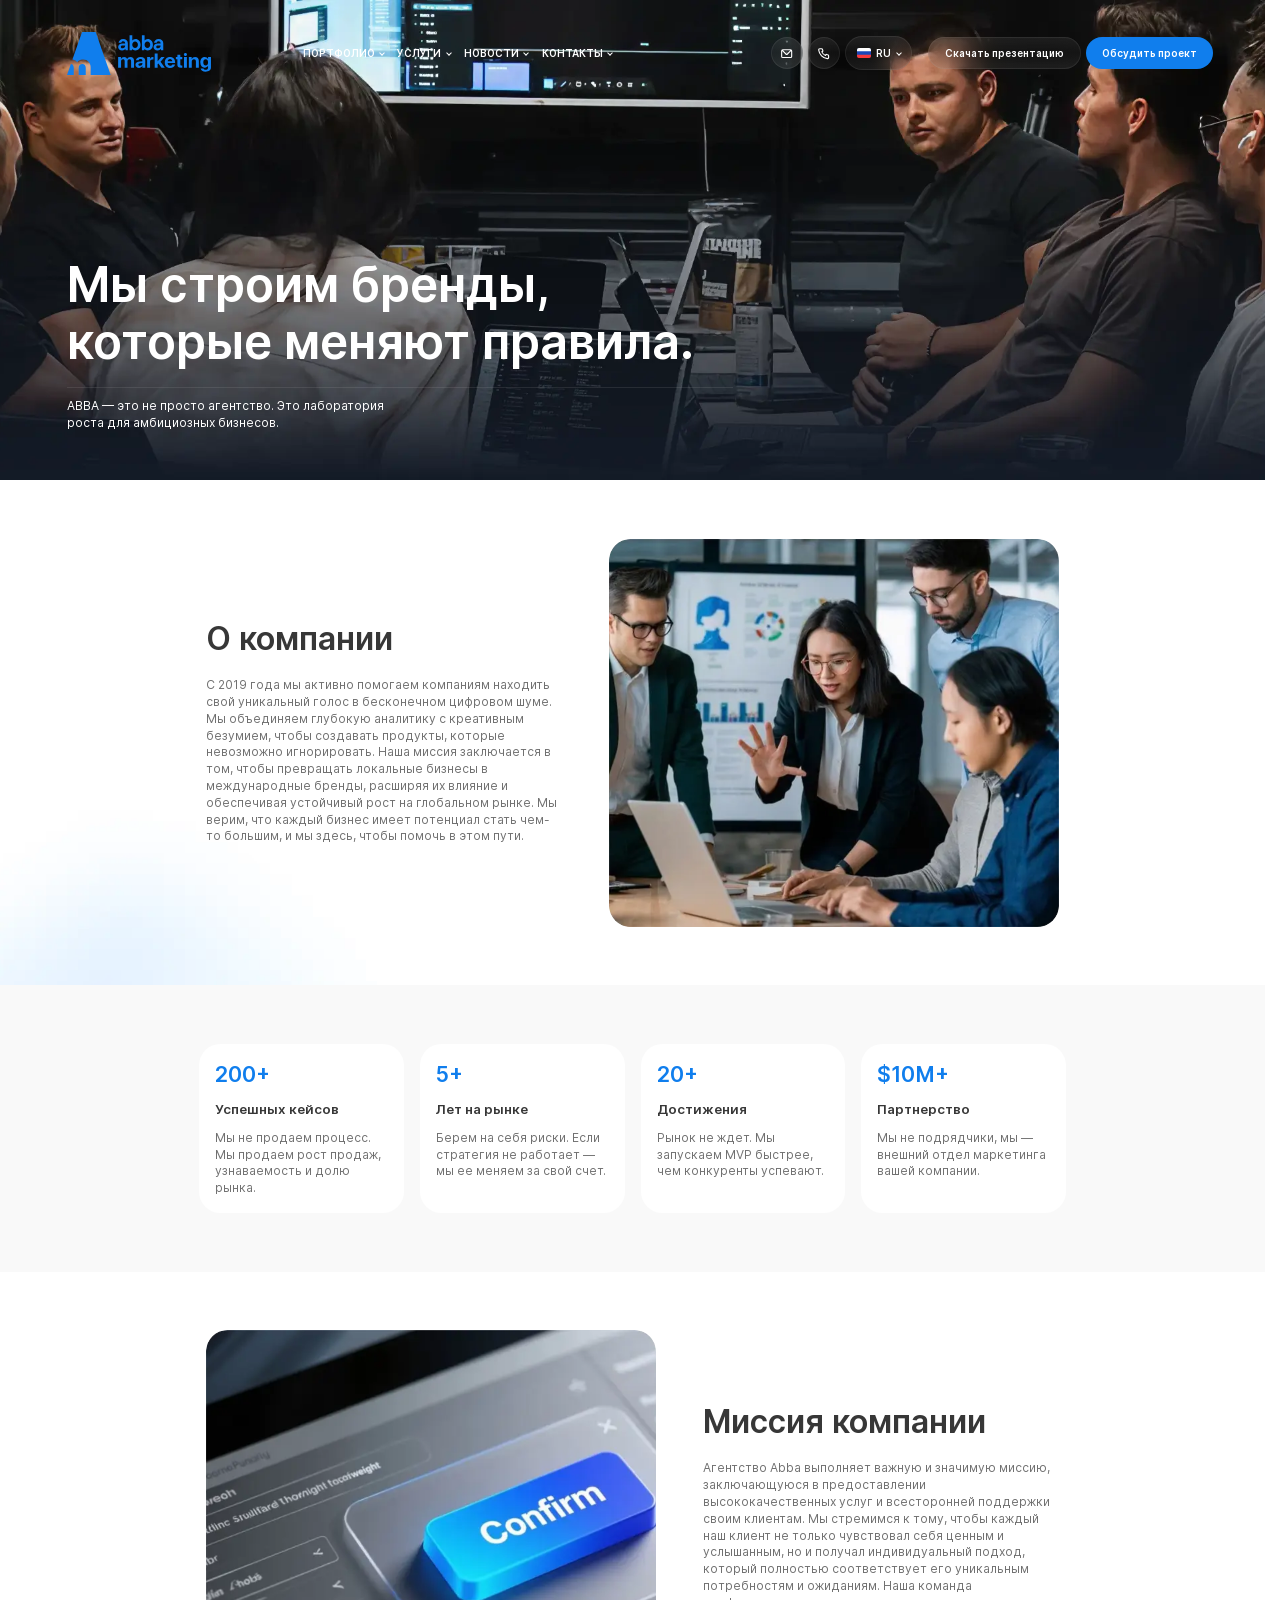
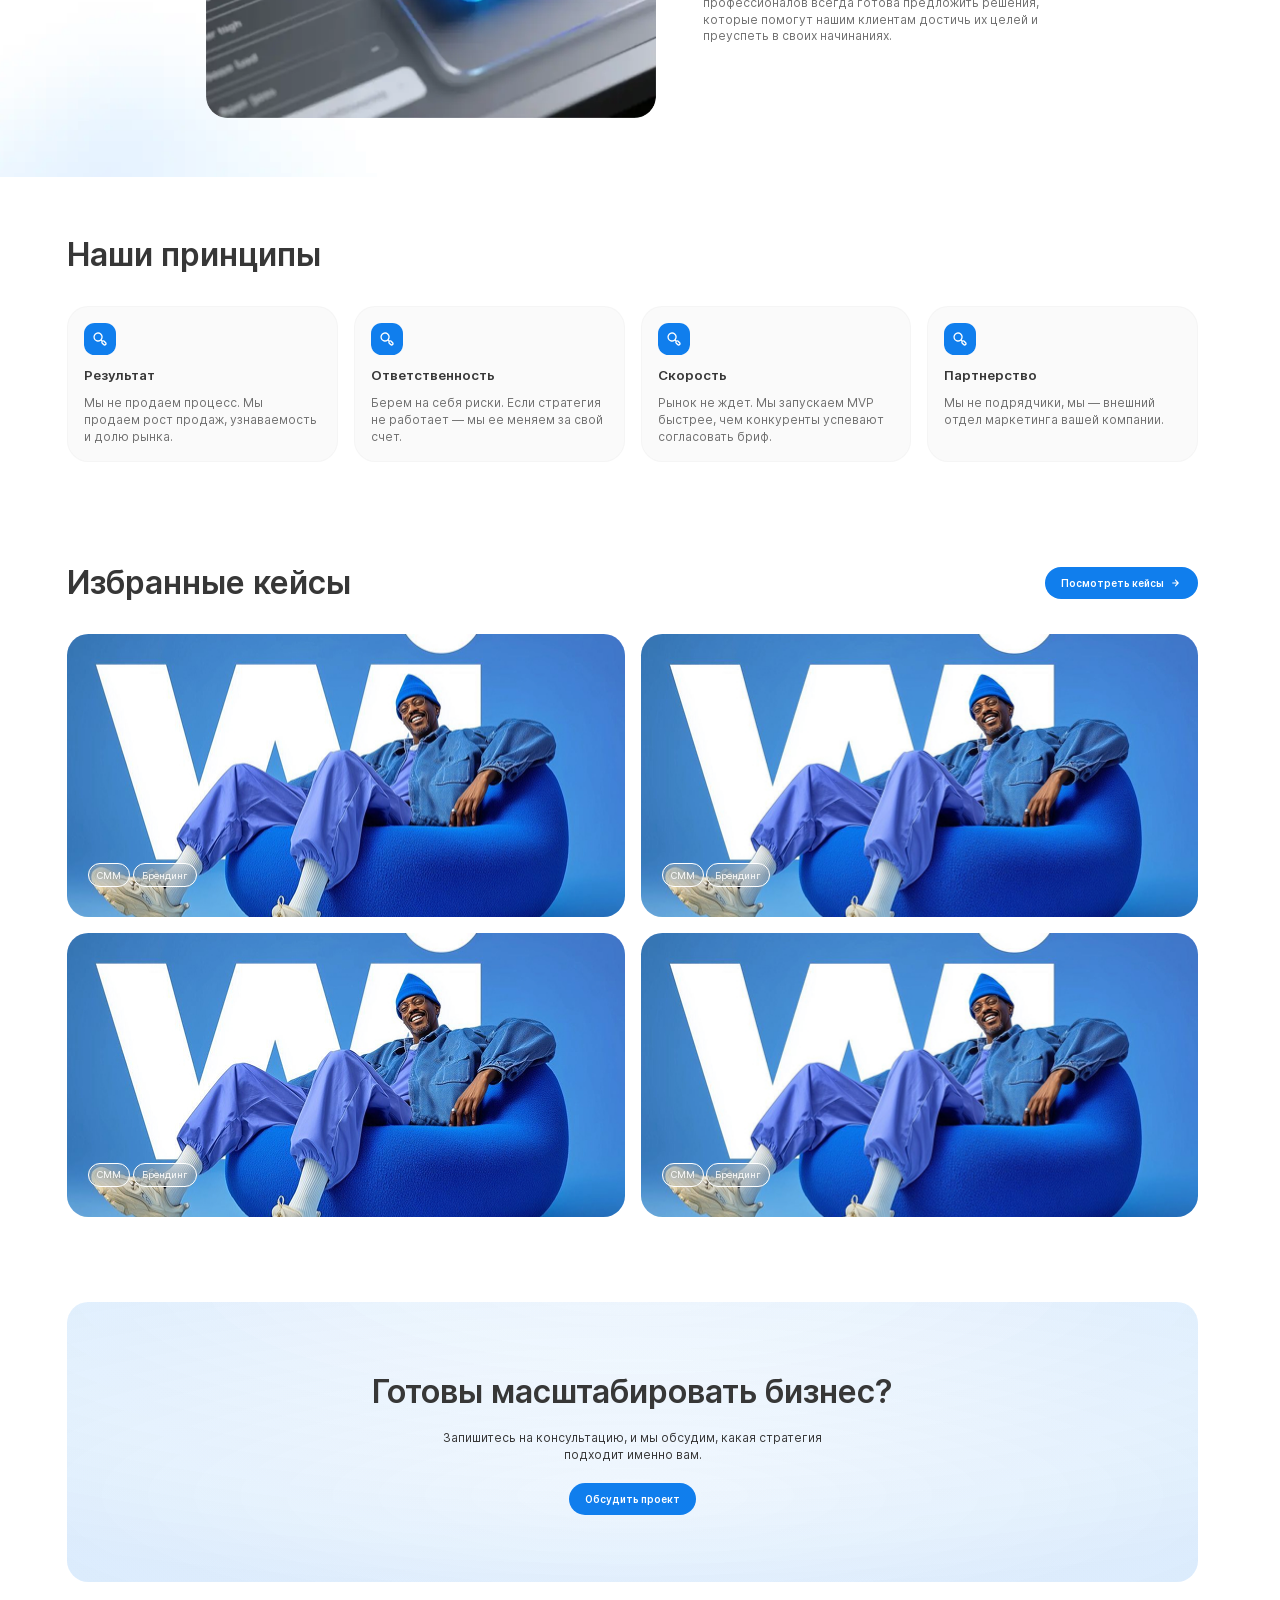
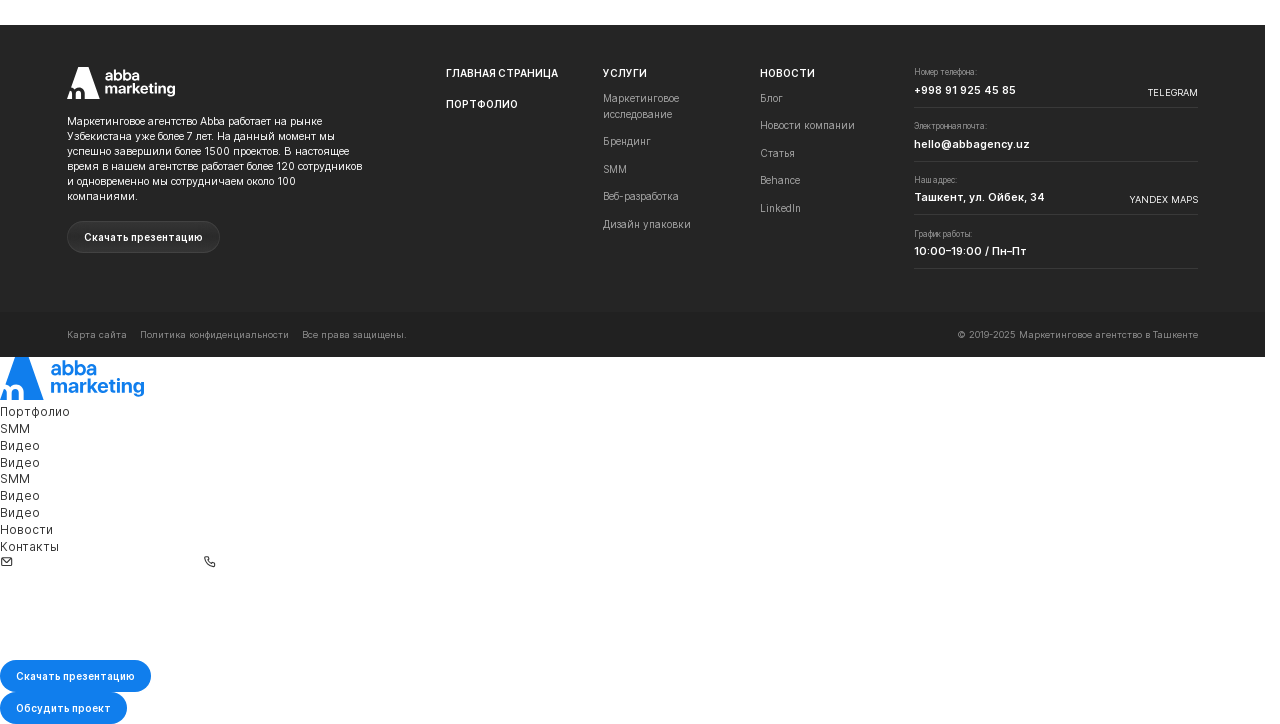
==== commit 6b076c1c: "add mobile menu in other pages" ====
--- a/about.html
+++ b/about.html
@@ -810,6 +810,142 @@
           </div>
         </div>
       </div>
+      <div class="mobile-modal">
+        <div class="mobile-modal__overlay">
+          <div class="mobile-modal__top">
+            <a class="header__logo" href="#">
+              <img
+                src="./images/header/blue-logo.svg"
+                alt="abba marketing"
+                loading="lazy"
+                width="216"
+                height="64"
+              />
+              <span class="sr-only"> abba marketing </span>
+            </a>
+            <div class="mobile-modal__close">
+              <span></span>
+              <span></span>
+            </div>
+          </div>
+          <div class="mobile-modal__block">
+            <ul class="mobile-modal__list list" data-js-modal-list>
+              <li class="mobile-modal__item">
+                <div class="mobile-modal__box" data-js-modal-box>
+                  <div class="mobile-modal__head" data-js-modal-head>
+                    <a class="mobile-modal__link" href="#">
+                      Портфолио
+                    </a>
+                    <div class="mobile-modal__arrow"></div>
+                  </div>
+                  <div class="mobile-modal__wrapper" data-js-modal-wrapper>
+                    <div class="mobile-modal__content">
+                      <ul class="mobile-modal__list" data-js-modal-sub-list>
+                        <li class="mobile-modal__item">
+                          <div class="mobile-modal__box" data-js-modal-sub-box>
+                            <div class="mobile-modal__head" data-js-modal-sub-head>
+                              <a class="mobile-modal__link" href="#">
+                                SMM
+                              </a>
+                              <div class="mobile-modal__arrow"></div>
+                            </div>
+                            <div class="mobile-modal__wrapper" data-js-modal-sub-wrapper>
+                              <div class="mobile-modal__content">
+                                <ul class="mobile-modal__list" data-js-modal-sub-list>
+                                  <li class="mobile-modal__item">
+                                    <div class="mobile-modal__box">
+                                      <a class="mobile-modal__link" href="#">
+                                        Видео
+                                      </a>
+                                    </div>
+                                  </li>
+                                  <li class="mobile-modal__item">
+                                    <div class="mobile-modal__box">
+                                      <a class="mobile-modal__link" href="#">
+                                        Видео
+                                      </a>
+                                    </div>
+                                  </li>
+                                </ul>
+                              </div>
+                            </div>
+                          </div>
+                        </li>
+                        <li class="mobile-modal__item">
+                          <div class="mobile-modal__box" data-js-modal-sub-box>
+                            <div class="mobile-modal__head" data-js-modal-sub-head>
+                              <a class="mobile-modal__link" href="#">
+                                SMM
+                              </a>
+                              <div class="mobile-modal__arrow"></div>
+                            </div>
+                            <div class="mobile-modal__wrapper" data-js-modal-sub-wrapper>
+                              <div class="mobile-modal__content">
+                                <ul class="mobile-modal__list" data-js-modal-sub-list>
+                                  <li class="mobile-modal__item">
+                                    <div class="mobile-modal__box">
+                                      <a class="mobile-modal__link" href="#">
+                                        Видео
+                                      </a>
+                                    </div>
+                                  </li>
+                                  <li class="mobile-modal__item">
+                                    <div class="mobile-modal__box">
+                                      <a class="mobile-modal__link" href="#">
+                                        Видео
+                                      </a>
+                                    </div>
+                                  </li>
+                                </ul>
+                              </div>
+                            </div>
+                          </div>
+                        </li>
+                      </ul>
+                    </div>
+                  </div>
+                </div>
+              </li>
+              <li class="mobile-modal__item">
+                <div class="mobile-modal__box">
+                  <a class="mobile-modal__link" href="#">
+                    Новости
+                  </a>
+                </div>
+              </li>
+              <li class="mobile-modal__item">
+                <div class="mobile-modal__box">
+                  <a class="mobile-modal__link" href="#">
+                    Контакты
+                  </a>
+                </div>
+              </li>
+            </ul>
+            <div class="mobile-modal__bottom">
+              <div class="mobile-modal__actions">
+                <a class="mobile-modal__mail" href="mailto:example@gmail.com">
+                  <svg fill="none" xmlns="http://www.w3.org/2000/svg">
+                    <path d="M15.834 3.333H4.167a2.5 2.5 0 0 0-2.5 2.5v8.334a2.5 2.5 0 0 0 2.5 2.5h11.667a2.5 2.5 0 0 0 2.5-2.5V5.833a2.5 2.5 0 0 0-2.5-2.5ZM15.492 5l-4.9 4.9a.833.833 0 0 1-1.183 0L4.509 5h10.983Zm1.175 9.167a.833.833 0 0 1-.833.833H4.167a.833.833 0 0 1-.833-.833V6.175l4.9 4.9a2.5 2.5 0 0 0 3.533 0l4.9-4.9v7.992Z" fill="currentColor"/>
+                  </svg>
+                </a>
+                <a class="mobile-modal__phone" href="tel:+123456789">
+                  <svg fill="none" xmlns="http://www.w3.org/2000/svg">
+                    <path d="M16.2 10.833c-.183 0-.375-.058-.558-.1a7.861 7.861 0 0 1-1.092-.325 1.667 1.667 0 0 0-2.067.834l-.183.375a10.148 10.148 0 0 1-2.217-1.667 10.15 10.15 0 0 1-1.666-2.217l.35-.233A1.667 1.667 0 0 0 9.6 5.433a8.609 8.609 0 0 1-.325-1.091 6.18 6.18 0 0 1-.1-.567 2.5 2.5 0 0 0-2.5-2.075h-2.5a2.5 2.5 0 0 0-2.5 2.842 15.833 15.833 0 0 0 13.767 13.716h.316a2.5 2.5 0 0 0 2.285-1.481 2.5 2.5 0 0 0 .215-1.027v-2.5a2.5 2.5 0 0 0-2.058-2.417Zm.416 5a.834.834 0 0 1-.602.802.875.875 0 0 1-.364.032A14.167 14.167 0 0 1 3.392 4.35a.908.908 0 0 1 .208-.683.833.833 0 0 1 .625-.284h2.5a.833.833 0 0 1 .833.659c.034.227.075.452.125.675.096.439.225.87.384 1.291L6.9 6.55a.834.834 0 0 0-.408 1.108 12.075 12.075 0 0 0 5.833 5.834c.203.083.43.083.633 0a.835.835 0 0 0 .475-.434l.517-1.166c.43.154.87.282 1.317.383.222.05.447.092.675.125a.833.833 0 0 1 .658.833l.016 2.6Z" fill="currentColor"/>
+                  </svg>
+                </a>
+              </div>
+              <div class="mobile-modal__buttons">
+                <a class="mobile-modal__download button-primary">
+                  Скачать презентацию
+                </a>
+                <button class="mobile-modal__button button-primary" type="button" data-js-button-modal>
+                  Обсудить проект
+                </button>
+              </div>
+            </div>
+          </div>
+        </div>
+      </div>
     </div>
     <script src="./js/main.js"></script>
   </body>
--- a/css/about.min.css
+++ b/css/about.min.css
@@ -1 +1 @@
-.header{position:fixed;top:0;left:0;width:100%;color:var(--white);transition:.5s;z-index:100}.header.is-changed{background-color:var(--white);color:var(--dark);border-bottom:1px solid #f2f2f2}.header.is-changed .header__link-arrow{color:var(--dark)}.header.is-changed .header__mail svg,.header.is-changed .header__phone svg{fill:var(--dark)}.header.is-changed .header__mail svg path,.header.is-changed .header__phone svg path{fill:var(--dark)}.header.is-changed .header__callback{color:var(--white)}.header.is-changed .header__burger span{background-color:var(--dark)}.header__inner{display:flex;align-items:center;padding:48px 0}@media(max-width: 1024px){.header__inner{padding:25px 0}}@media(max-width: 768px){.header__inner{padding:20px 0}}.header__logo{margin-right:128px}@media(max-width: 1024px){.header__logo{margin-right:50px;max-width:120px}}@media(max-width: 768px){.header__logo{max-width:100px}}@media(max-width: 1024px){.header__nav{display:none}}.header__list{display:flex;align-items:center}.header__link{font-size:15px;font-weight:600;line-height:1.2;text-transform:uppercase;display:flex;align-items:center;gap:8px;padding:15px 10px}.header__link-arrow{display:inline-block;width:6px;height:6px;border-right:2px solid currentColor;border-bottom:2px solid currentColor;transform:rotate(45deg);transition:transform .3s ease;color:var(--white)}.header__mail,.header__phone{display:flex;justify-content:center;align-items:center;flex-shrink:0;height:48px;width:48px;border-radius:50%;border:1px solid rgba(192,192,192,.1);transition:.5s}@media(max-width: 1024px){.header__mail,.header__phone{height:40px;width:40px}}@media(max-width: 480px){.header__mail,.header__phone{display:none}}.header__mail svg,.header__phone svg{fill:var(--white);width:20px;height:20px;transition:.5s}@media(max-width: 1024px){.header__mail svg,.header__phone svg{transform:scale(0.8)}}.header__mail svg path,.header__phone svg path{fill:var(--white);transition:.5s}@media(hover: hover){.header__mail:hover,.header__phone:hover{background-color:var(--button-primary)}.header__mail:hover svg,.header__phone:hover svg{fill:var(--white) !important}.header__mail:hover svg path,.header__phone:hover svg path{fill:var(--white) !important}}.header__mail{margin-left:auto;margin-right:8px}.header__phone{margin-right:8px}.header__langs{border-radius:60px;margin-right:24px}@media(max-width: 1024px){.header__langs{margin-right:10px;border-radius:50px}}@media(max-width: 480px){.header__langs{display:none;margin-left:auto;margin-right:0}}.header__langs-toggle{font-size:15px;line-height:1.2;font-weight:600;display:flex;align-items:center;justify-content:space-between;gap:8px;display:flex;align-items:center;justify-content:center;text-align:center;width:97px;height:48px;cursor:pointer}@media(max-width: 1024px){.header__langs-toggle{font-size:12px;height:40px;width:80px}}@media(max-width: 1024px){.header__langs-toggle img{width:15px}}.header__langs-menu{border:1px solid #ddd;background-color:var(--white);color:var(--dark)}.header__langs-item{font-size:15px;line-height:1.2;font-weight:600;padding:8px 12px;transition:background .2s ease}@media(max-width: 1024px){.header__langs-item{font-size:12px;padding:5px 8px}}.header__langs-item:hover{background:#f1f1f1}@media(max-width: 1024px){.header__langs-item img{width:15px}}.header__presentation{font-size:15px;font-weight:600;line-height:1.2;display:flex;align-items:center;justify-content:center;height:48px;padding-inline:24px;border-radius:60px;border:1px solid rgba(192,192,192,.1);margin-right:8px;transition:.5s}@media(max-width: 1024px){.header__presentation{font-size:12px;height:40px;padding-inline:15px}}@media(max-width: 864px){.header__presentation{display:none}}@media(hover: hover){.header__presentation:hover{background-color:var(--button-primary);color:var(--white)}}@media(max-width: 864px){.header__callback{display:none}}.header__burger{display:none;align-items:center;justify-content:center;flex-direction:column;gap:3px;height:40px;width:40px;border-radius:50%;margin-left:10px;flex-shrink:0}@media(max-width: 1024px){.header__burger{display:flex}}@media(max-width: 480px){.header__burger{margin-left:auto;height:48px;width:48px}}.header__burger span{display:inline-block;height:2px;background-color:var(--white);border-radius:15px}.header__burger span:nth-child(1),.header__burger span:nth-child(3){width:13px}.header__burger span:nth-child(2){width:16px}.intro{background-position:center;background-repeat:no-repeat;background-size:cover;color:var(--white)}.intro__inner{display:flex;flex-direction:column;justify-content:flex-end;padding-top:calc(var(--header-height) + 50px);padding-bottom:72px;min-height:720px}@media(max-width: 1024px){.intro__inner{padding-top:calc(var(--header-height) + 40px);padding-bottom:60px;min-height:100vh}}@media(max-width: 768px){.intro__inner{padding-top:calc(var(--header-height) + 40px);padding-bottom:50px}}@media(max-width: 480px){.intro__inner{padding-top:calc(var(--header-height) + 40px);padding-bottom:40px}}.intro__content{max-width:1000px;width:100%}.intro__title{font-size:72px;font-weight:600;line-height:1.2;padding-bottom:24px;margin-bottom:16px;border-bottom:1px solid rgba(192,192,192,.12)}@media(max-width: 1024px){.intro__title{font-size:52px;margin-bottom:20px}}@media(max-width: 768px){.intro__title{font-size:48px;margin-bottom:16px}}@media(max-width: 480px){.intro__title{font-size:32px}}.intro__label{font-size:14px;font-weight:400;line-height:1.4;margin-bottom:16px;color:#8c95ad}@media(max-width: 768px){.intro__text{font-size:16px}}@media(max-width: 480px){.intro__text{font-size:14px}}.intro__socials{display:flex;align-items:center;gap:11px;margin-top:24px}.intro__social-link{display:flex;align-items:center;justify-content:center;backdrop-filter:blur(16px);background:linear-gradient(180deg, rgba(192.48, 192.48, 192.48, 0.1) 0%, rgba(90.48, 90.48, 90.48, 0.1) 48.558%, rgba(192.48, 192.48, 192.48, 0.1) 100%);width:64px;height:64px;border-radius:50%;border:1px solid rgba(192,192,192,.1)}@media(max-width: 768px){.intro__social-link{width:56px;height:56px}}@media(max-width: 480px){.intro__social-link{width:48px;height:48px}}.about-content{background-repeat:no-repeat;background-position:center;background-size:cover;background-image:url("./../images/about/gradient.webp")}.about-content__inner{display:flex;justify-content:center;align-items:center;gap:70px}@media(max-width: 1024px){.about-content__inner{gap:50px}}@media(max-width: 768px){.about-content__inner{gap:30px}}@media(max-width: 600px){.about-content__inner{flex-direction:column}}@media(max-width: 480px){.about-content__inner{gap:24px}}.about-content__wrapper{max-width:535px}@media(max-width: 1024px){.about-content__wrapper{max-width:50%}}@media(max-width: 600px){.about-content__wrapper{max-width:100%}}.about-content__text{color:#717171}@media(max-width: 768px){.about-content__text{font-size:16px}}.about-content__picture{border-radius:32px;overflow:hidden}.statistics{background-color:#f9f9f9}.statistics__inner{display:flex;justify-content:center}.statistics__list{display:grid;grid-template-columns:repeat(4, 1fr);gap:24px;max-width:1300px;width:100%}@media(max-width: 1024px){.statistics__list{grid-template-columns:repeat(2, 1fr)}}@media(max-width: 480px){.statistics__list{grid-template-columns:repeat(1, 1fr)}}.statistics__box{padding:24px;border-radius:32px;background-color:var(--white);height:100%}.statistics__value{font-size:32px;font-weight:600;color:var(--blue);margin-bottom:16px}@media(max-width: 768px){.statistics__value{margin-bottom:12px}}.statistics__label{font-size:20px;font-weight:600;margin-bottom:16px}@media(max-width: 768px){.statistics__label{font-size:18px;margin-bottom:12px}}.statistics__text{color:var(--gray)}@media(max-width: 768px){.statistics__text{font-size:16px}}@media(max-width: 480px){.statistics__text{font-size:14px}}.principles__list{display:grid;grid-template-columns:repeat(4, 1fr);gap:24px}@media(max-width: 1024px){.principles__list{grid-template-columns:repeat(2, 1fr);gap:16px}}@media(max-width: 768px){.principles__list{grid-template-columns:repeat(1, 1fr)}}.selected-cases__top{display:flex;align-items:center;justify-content:space-between;gap:24px}.selected-cases__description{color:#373737;max-width:769px}@media(max-width: 768px){.selected-cases__description{font-size:16px}}@media(max-width: 480px){.selected-cases__description{font-size:14px}}@media(max-width: 768px){.selected-cases__link-first{display:none}}.selected-cases__link-second{display:none;margin-inline:auto}@media(max-width: 768px){.selected-cases__link-second{display:flex}}.selected-cases__list{display:grid;grid-template-columns:repeat(2, 1fr);gap:24px}@media(max-width: 768px){.selected-cases__list{grid-template-columns:repeat(1, 1fr);gap:16px;margin-bottom:24px}}@media(max-width: 480px){.selected-cases__list{gap:10px}}.selected-cases__box{min-height:425px}@media(max-width: 1024px){.selected-cases__box{min-height:400px}}@media(max-width: 768px){.selected-cases__box{min-height:380px}}@media(max-width: 480px){.selected-cases__box{min-height:360px}}.callback__inner{padding:64px 0}@media(max-width: 1024px){.callback__inner{padding:48px 0}}@media(max-width: 768px){.callback__inner{padding:40px 0}}@media(max-width: 480px){.callback__inner{padding:32px 0}}.callback__wrapper{display:flex;flex-direction:column;align-items:center;border-radius:32px;backdrop-filter:blur(16px);background:radial-gradient(103% 110% at 50% -6%, rgba(16, 126, 237, 0), rgba(16, 126, 237, 0.1)),radial-gradient(106% 101% at 50% 69%, rgba(16, 126, 237, 0), rgba(16, 126, 237, 0.1)),hsla(0,0%,100%,.05);padding:107px 32px 100px;min-height:420px}@media(max-width: 1024px){.callback__wrapper{min-height:100%}}@media(max-width: 480px){.callback__wrapper{padding:103px 32px}}.callback__title{text-align:center}.callback__text{text-align:center;max-width:630px}.callback__button{color:var(--white)}.footer{color:var(--white)}.footer__top{background-color:#252525}.footer__top-inner{display:flex;justify-content:space-between;padding-block:64px}@media(max-width: 1024px){.footer__top-inner{display:grid;grid-template-columns:repeat(1, 1fr);gap:50px}}@media(max-width: 600px){.footer__top-inner{gap:32px}}@media(max-width: 480px){.footer__top-inner{padding-block:32px}}.footer__content{max-width:450px;margin-right:auto}@media(max-width: 1024px){.footer__content{margin-right:0;max-width:100%}}.footer__logo{margin-bottom:24px}@media(max-width: 480px){.footer__logo{max-width:108px}}.footer__text{font-size:16px;line-height:1.4;margin-bottom:24px}.footer__presentation{display:flex;align-items:center;justify-content:center;font-size:15px;font-weight:600;line-height:1.2;height:48px;padding-inline:24px;border-radius:60px;max-width:-moz-max-content;max-width:max-content;transition:.5s}@media(hover: hover){.footer__presentation:hover{background-color:var(--button-primary)}}.footer__navs{display:grid;grid-template-columns:repeat(3, 1fr);gap:24px;max-width:682px;margin-inline:20px}@media(max-width: 1024px){.footer__navs{margin-inline:0;max-width:100%}}@media(max-width: 600px){.footer__navs{grid-template-columns:repeat(2, 1fr)}}@media(max-width: 480px){.footer__navs{grid-template-columns:repeat(1, 1fr)}}.footer__nav-list{display:flex;flex-direction:column;gap:28px}@media(max-width: 480px){.footer__nav-list{gap:24px}}.footer__nav-item{display:flex;flex-direction:column;gap:16px}.footer__nav-link{font-weight:600;font-size:15px;line-height:1.2;text-transform:uppercase}.footer__nav-sublist{display:flex;flex-direction:column;gap:16px}@media(max-width: 480px){.footer__nav-sublist{gap:12px}}.footer__nav-sublink{font-size:15px;line-height:1.58;color:#a6a6a6}.footer__contacts{display:flex;flex-direction:column;gap:20px;max-width:426px;width:100%}@media(max-width: 1024px){.footer__contacts{max-width:100%}}.footer__contact-box{display:flex;align-items:flex-end;justify-content:space-between;gap:16px;padding-bottom:12px;border-bottom:1px solid hsla(0,0%,100%,.09)}.footer__contact-left{display:flex;flex-direction:column;gap:8px}.footer__contact-label{font-size:12px;font-weight:400;color:var(--white-05)}.footer__contact-text{font-size:16px;font-weight:600}.footer__contact-service{font-size:14px;text-transform:uppercase}.footer__bottom{background-color:#212121}.footer__bottom-inner{display:flex;align-items:center;justify-content:center;padding-block:24px}@media(max-width: 1024px){.footer__bottom-inner{display:grid;grid-template-columns:1fr 2fr 1fr;gap:10px}}@media(max-width: 640px){.footer__bottom-inner{grid-template-columns:1fr}}.footer__label{font-size:14px;font-weight:400;line-height:1.4;color:var(--white-05)}@media(max-width: 1024px){.footer__label{display:flex;align-items:center;justify-content:center;text-align:center}}.footer__label.map{margin-right:20px}@media(max-width: 1024px){.footer__label.map{margin-right:0}}.footer__label.privacy-policy{margin-right:20px}@media(max-width: 1024px){.footer__label.privacy-policy{margin-right:0}}.footer__label.copyright{margin-left:auto}@media(max-width: 1024px){.footer__label.copyright{margin-left:0;grid-column:span 3}}@media(max-width: 640px){.footer__label.copyright{grid-column:initial}}+.header{position:fixed;top:0;left:0;width:100%;color:var(--white);transition:.5s;z-index:100}.header.is-changed{background-color:var(--white);color:var(--dark);border-bottom:1px solid #f2f2f2}.header.is-changed .header__link-arrow{color:var(--dark)}.header.is-changed .header__mail svg,.header.is-changed .header__phone svg{fill:var(--dark)}.header.is-changed .header__mail svg path,.header.is-changed .header__phone svg path{fill:var(--dark)}.header.is-changed .header__callback{color:var(--white)}.header.is-changed .header__burger span{background-color:var(--dark)}.header__inner{display:flex;align-items:center;padding:48px 0}@media(max-width: 1024px){.header__inner{padding:25px 0}}@media(max-width: 768px){.header__inner{padding:20px 0}}.header__logo{margin-right:128px}@media(max-width: 1024px){.header__logo{margin-right:50px;max-width:120px}}@media(max-width: 768px){.header__logo{max-width:100px}}@media(max-width: 1024px){.header__nav{display:none}}.header__list{display:flex;align-items:center}.header__box{position:relative}.header__link{font-size:15px;font-weight:600;line-height:1.2;text-transform:uppercase;display:flex;align-items:center;gap:8px;padding:15px 10px}.header__link-arrow{display:inline-block;width:6px;height:6px;border-right:2px solid currentColor;border-bottom:2px solid currentColor;transform:rotate(45deg);transition:transform .3s ease;color:var(--white)}.header__sub-list{position:absolute;top:130%;left:0;display:grid;grid-template-columns:repeat(5, 1fr);padding:8px;border-radius:24px;backdrop-filter:blur(8px);background:linear-gradient(180deg, rgba(192.48, 192.48, 192.48, 0.1) 0%, rgba(90.48, 90.48, 90.48, 0.1) 48.558%, rgba(192.48, 192.48, 192.48, 0.1) 100%),rgba(19,26,38,.15);z-index:80;visibility:hidden;opacity:0}.header__sub-list.is-open{opacity:1;visibility:visible}.header__sub-box{position:relative;display:flex;justify-content:space-between;gap:15px;padding:16px;border-radius:16px;transition:.5s;height:100%;min-height:76px;width:222px}@media(hover: hover){.header__sub-box:hover{background-color:var(--blue)}}.header__sub-link{height:100%;color:var(--white)}.header__sub-link::after{content:"";position:absolute;inset:0}.header__sub-icon{flex-shrink:0}.header__sub-sub-list{position:absolute;display:grid;grid-template-columns:repeat(5, 1fr);padding:8px;border-radius:24px;backdrop-filter:blur(8px);background:linear-gradient(180deg, rgba(192.48, 192.48, 192.48, 0.1) 0%, rgba(90.48, 90.48, 90.48, 0.1) 48.558%, rgba(192.48, 192.48, 192.48, 0.1) 100%),rgba(19,26,38,.15);z-index:80;visibility:hidden;opacity:0}.header__sub-sub-list.is-open-sub{opacity:1;visibility:visible}.header__sub-sub-box{position:relative;display:flex;justify-content:space-between;gap:15px;padding:16px;border-radius:16px;transition:.5s;height:100%;min-height:76px;width:222px}@media(hover: hover){.header__sub-sub-box:hover{background-color:var(--blue)}}.header__sub-sub-link{height:100%;color:var(--white)}.header__sub-sub-link::after{content:"";position:absolute;inset:0}.header__sub-sub-icon{flex-shrink:0}.header__mail,.header__phone{display:flex;justify-content:center;align-items:center;flex-shrink:0;height:48px;width:48px;border-radius:50%;border:1px solid rgba(192,192,192,.1);transition:.5s}@media(max-width: 1024px){.header__mail,.header__phone{height:40px;width:40px}}@media(max-width: 480px){.header__mail,.header__phone{display:none}}.header__mail svg,.header__phone svg{fill:var(--white);width:20px;height:20px;transition:.5s}@media(max-width: 1024px){.header__mail svg,.header__phone svg{transform:scale(0.8)}}.header__mail svg path,.header__phone svg path{fill:var(--white);transition:.5s}@media(hover: hover){.header__mail:hover,.header__phone:hover{background-color:var(--button-primary)}.header__mail:hover svg,.header__phone:hover svg{fill:var(--white) !important}.header__mail:hover svg path,.header__phone:hover svg path{fill:var(--white) !important}}.header__mail{margin-left:auto;margin-right:8px}.header__phone{margin-right:8px}.header__langs{border-radius:60px;margin-right:24px}@media(max-width: 1024px){.header__langs{margin-right:10px;border-radius:50px}}@media(max-width: 480px){.header__langs{margin-left:auto;margin-right:0}}.header__langs-toggle{font-size:15px;line-height:1.2;font-weight:600;display:flex;align-items:center;justify-content:space-between;gap:8px;display:flex;align-items:center;justify-content:center;text-align:center;width:97px;height:48px;cursor:pointer}@media(max-width: 1024px){.header__langs-toggle{font-size:12px;height:40px;width:80px}}@media(max-width: 1024px){.header__langs-toggle img{width:15px}}.header__langs-menu{border:1px solid #ddd;background-color:var(--white);color:var(--dark)}.header__langs-item{font-size:15px;line-height:1.2;font-weight:600;padding:8px 12px;transition:background .2s ease}@media(max-width: 1024px){.header__langs-item{font-size:12px;padding:5px 8px}}.header__langs-item:hover{background:#f1f1f1}@media(max-width: 1024px){.header__langs-item img{width:15px}}.header__presentation{font-size:15px;font-weight:600;line-height:1.2;display:flex;align-items:center;justify-content:center;height:48px;padding-inline:24px;border-radius:60px;border:1px solid rgba(192,192,192,.1);margin-right:8px;transition:.5s}@media(max-width: 1024px){.header__presentation{font-size:12px;height:40px;padding-inline:15px}}@media(max-width: 864px){.header__presentation{display:none}}@media(hover: hover){.header__presentation:hover{background-color:var(--button-primary);color:var(--white)}}@media(max-width: 864px){.header__callback{display:none}}.header__burger{display:none;align-items:center;justify-content:center;flex-direction:column;gap:3px;height:40px;width:40px;border-radius:50%;margin-left:10px;flex-shrink:0}@media(max-width: 1024px){.header__burger{display:flex}}@media(max-width: 480px){.header__burger{height:48px;width:48px}}.header__burger span{display:inline-block;height:2px;background-color:var(--white);border-radius:15px}.header__burger span:nth-child(1),.header__burger span:nth-child(3){width:13px}.header__burger span:nth-child(2){width:16px}.intro{background-position:center;background-repeat:no-repeat;background-size:cover;color:var(--white)}.intro__inner{display:flex;flex-direction:column;justify-content:flex-end;padding-top:calc(var(--header-height) + 50px);padding-bottom:72px;min-height:720px}@media(max-width: 1024px){.intro__inner{padding-top:calc(var(--header-height) + 40px);padding-bottom:60px;min-height:100vh}}@media(max-width: 768px){.intro__inner{padding-top:calc(var(--header-height) + 40px);padding-bottom:50px}}@media(max-width: 480px){.intro__inner{padding-top:calc(var(--header-height) + 40px);padding-bottom:40px}}.intro__content{max-width:1000px;width:100%}.intro__title{font-size:72px;font-weight:600;line-height:1.2;padding-bottom:24px;margin-bottom:16px;border-bottom:1px solid rgba(192,192,192,.12)}@media(max-width: 1024px){.intro__title{font-size:52px;margin-bottom:20px}}@media(max-width: 768px){.intro__title{font-size:48px;margin-bottom:16px}}@media(max-width: 480px){.intro__title{font-size:32px}}.intro__label{font-size:14px;font-weight:400;line-height:1.4;margin-bottom:16px;color:#8c95ad}@media(max-width: 768px){.intro__text{font-size:16px}}@media(max-width: 480px){.intro__text{font-size:14px}}.intro__socials{display:flex;align-items:center;gap:11px;margin-top:24px}.intro__social-link{display:flex;align-items:center;justify-content:center;backdrop-filter:blur(16px);background:linear-gradient(180deg, rgba(192.48, 192.48, 192.48, 0.1) 0%, rgba(90.48, 90.48, 90.48, 0.1) 48.558%, rgba(192.48, 192.48, 192.48, 0.1) 100%);width:64px;height:64px;border-radius:50%;border:1px solid rgba(192,192,192,.1)}@media(max-width: 768px){.intro__social-link{width:56px;height:56px}}@media(max-width: 480px){.intro__social-link{width:48px;height:48px}}.about-content{background-repeat:no-repeat;background-position:center;background-size:cover;background-image:url("./../images/about/gradient.webp")}.about-content__inner{display:flex;justify-content:center;align-items:center;gap:70px}@media(max-width: 1024px){.about-content__inner{gap:50px}}@media(max-width: 768px){.about-content__inner{gap:30px}}@media(max-width: 600px){.about-content__inner{flex-direction:column}}@media(max-width: 480px){.about-content__inner{gap:24px}}.about-content__wrapper{max-width:535px}@media(max-width: 1024px){.about-content__wrapper{max-width:50%}}@media(max-width: 600px){.about-content__wrapper{max-width:100%}}.about-content__text{color:#717171}@media(max-width: 768px){.about-content__text{font-size:16px}}.about-content__picture{border-radius:32px;overflow:hidden}.statistics{background-color:#f9f9f9}.statistics__inner{display:flex;justify-content:center}.statistics__list{display:grid;grid-template-columns:repeat(4, 1fr);gap:24px;max-width:1300px;width:100%}@media(max-width: 1024px){.statistics__list{grid-template-columns:repeat(2, 1fr)}}@media(max-width: 480px){.statistics__list{grid-template-columns:repeat(1, 1fr)}}.statistics__box{padding:24px;border-radius:32px;background-color:var(--white);height:100%}.statistics__value{font-size:32px;font-weight:600;color:var(--blue);margin-bottom:16px}@media(max-width: 768px){.statistics__value{margin-bottom:12px}}.statistics__label{font-size:20px;font-weight:600;margin-bottom:16px}@media(max-width: 768px){.statistics__label{font-size:18px;margin-bottom:12px}}.statistics__text{color:var(--gray)}@media(max-width: 768px){.statistics__text{font-size:16px}}@media(max-width: 480px){.statistics__text{font-size:14px}}.principles__list{display:grid;grid-template-columns:repeat(4, 1fr);gap:24px}@media(max-width: 1024px){.principles__list{grid-template-columns:repeat(2, 1fr);gap:16px}}@media(max-width: 768px){.principles__list{grid-template-columns:repeat(1, 1fr)}}.selected-cases__top{display:flex;align-items:center;justify-content:space-between;gap:24px}.selected-cases__description{color:#373737;max-width:769px}@media(max-width: 768px){.selected-cases__description{font-size:16px}}@media(max-width: 480px){.selected-cases__description{font-size:14px}}@media(max-width: 768px){.selected-cases__link-first{display:none}}.selected-cases__link-second{display:none;margin-inline:auto}@media(max-width: 768px){.selected-cases__link-second{display:flex}}.selected-cases__list{display:grid;grid-template-columns:repeat(2, 1fr);gap:24px}@media(max-width: 768px){.selected-cases__list{grid-template-columns:repeat(1, 1fr);gap:16px;margin-bottom:24px}}@media(max-width: 480px){.selected-cases__list{gap:10px}}.selected-cases__box{min-height:425px}@media(max-width: 1024px){.selected-cases__box{min-height:400px}}@media(max-width: 768px){.selected-cases__box{min-height:380px}}@media(max-width: 480px){.selected-cases__box{min-height:360px}}.callback__inner{padding:64px 0}@media(max-width: 1024px){.callback__inner{padding:48px 0}}@media(max-width: 768px){.callback__inner{padding:40px 0}}@media(max-width: 480px){.callback__inner{padding:32px 0}}.callback__wrapper{display:flex;flex-direction:column;align-items:center;border-radius:32px;backdrop-filter:blur(16px);background:radial-gradient(103% 110% at 50% -6%, rgba(16, 126, 237, 0), rgba(16, 126, 237, 0.1)),radial-gradient(106% 101% at 50% 69%, rgba(16, 126, 237, 0), rgba(16, 126, 237, 0.1)),hsla(0,0%,100%,.05);padding:107px 32px 100px;min-height:420px}@media(max-width: 1024px){.callback__wrapper{min-height:100%}}@media(max-width: 480px){.callback__wrapper{padding:103px 32px}}.callback__title{text-align:center}.callback__text{text-align:center;max-width:630px}.callback__button{color:var(--white)}.footer{color:var(--white)}.footer__top{background-color:#252525}.footer__top-inner{display:flex;justify-content:space-between;padding-block:64px}@media(max-width: 1024px){.footer__top-inner{display:grid;grid-template-columns:repeat(1, 1fr);gap:50px}}@media(max-width: 600px){.footer__top-inner{gap:32px}}@media(max-width: 480px){.footer__top-inner{padding-block:32px}}.footer__content{max-width:450px;margin-right:auto}@media(max-width: 1024px){.footer__content{margin-right:0;max-width:100%}}.footer__logo{margin-bottom:24px}@media(max-width: 480px){.footer__logo{max-width:108px}}.footer__text{font-size:16px;line-height:1.4;margin-bottom:24px}.footer__presentation{display:flex;align-items:center;justify-content:center;font-size:15px;font-weight:600;line-height:1.2;height:48px;padding-inline:24px;border-radius:60px;max-width:-moz-max-content;max-width:max-content;transition:.5s}@media(hover: hover){.footer__presentation:hover{background-color:var(--button-primary)}}.footer__navs{display:grid;grid-template-columns:repeat(3, 1fr);gap:24px;max-width:682px;margin-inline:20px}@media(max-width: 1024px){.footer__navs{margin-inline:0;max-width:100%}}@media(max-width: 600px){.footer__navs{grid-template-columns:repeat(2, 1fr)}}@media(max-width: 480px){.footer__navs{grid-template-columns:repeat(1, 1fr)}}.footer__nav-list{display:flex;flex-direction:column;gap:28px}@media(max-width: 480px){.footer__nav-list{gap:24px}}.footer__nav-item{display:flex;flex-direction:column;gap:16px}.footer__nav-link{font-weight:600;font-size:15px;line-height:1.2;text-transform:uppercase}.footer__nav-sublist{display:flex;flex-direction:column;gap:16px}@media(max-width: 480px){.footer__nav-sublist{gap:12px}}.footer__nav-sublink{font-size:15px;line-height:1.58;color:#a6a6a6}.footer__contacts{display:flex;flex-direction:column;gap:20px;max-width:426px;width:100%}@media(max-width: 1024px){.footer__contacts{max-width:100%}}.footer__contact-box{display:flex;align-items:flex-end;justify-content:space-between;gap:16px;padding-bottom:12px;border-bottom:1px solid hsla(0,0%,100%,.09)}.footer__contact-left{display:flex;flex-direction:column;gap:8px}.footer__contact-label{font-size:12px;font-weight:400;color:var(--white-05)}.footer__contact-text{font-size:16px;font-weight:600}.footer__contact-service{font-size:14px;text-transform:uppercase}.footer__bottom{background-color:#212121}.footer__bottom-inner{display:flex;align-items:center;justify-content:center;padding-block:24px}@media(max-width: 1024px){.footer__bottom-inner{display:grid;grid-template-columns:1fr 2fr 1fr;gap:10px}}@media(max-width: 640px){.footer__bottom-inner{grid-template-columns:1fr}}.footer__label{font-size:14px;font-weight:400;line-height:1.4;color:var(--white-05)}@media(max-width: 1024px){.footer__label{display:flex;align-items:center;justify-content:center;text-align:center}}.footer__label.map{margin-right:20px}@media(max-width: 1024px){.footer__label.map{margin-right:0}}.footer__label.privacy-policy{margin-right:20px}@media(max-width: 1024px){.footer__label.privacy-policy{margin-right:0}}.footer__label.copyright{margin-left:auto}@media(max-width: 1024px){.footer__label.copyright{margin-left:0;grid-column:span 3}}@media(max-width: 640px){.footer__label.copyright{grid-column:initial}}
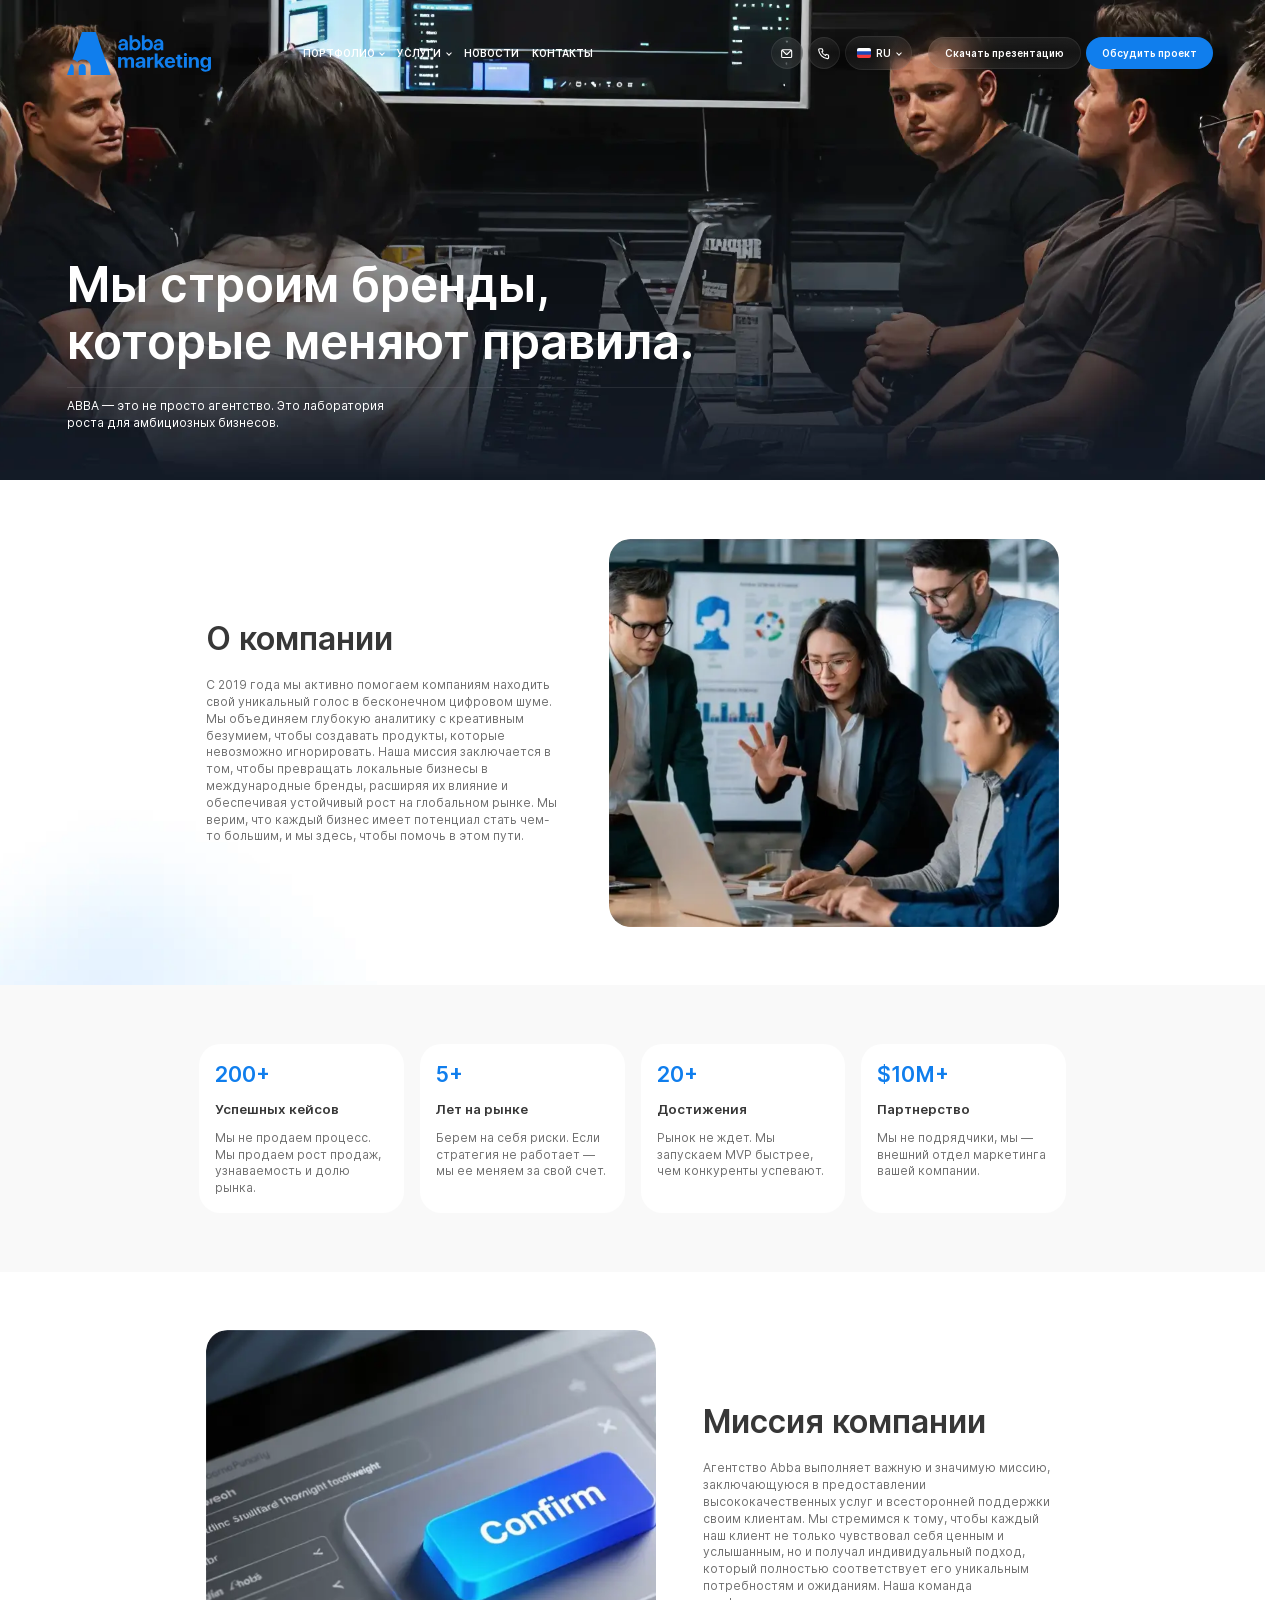
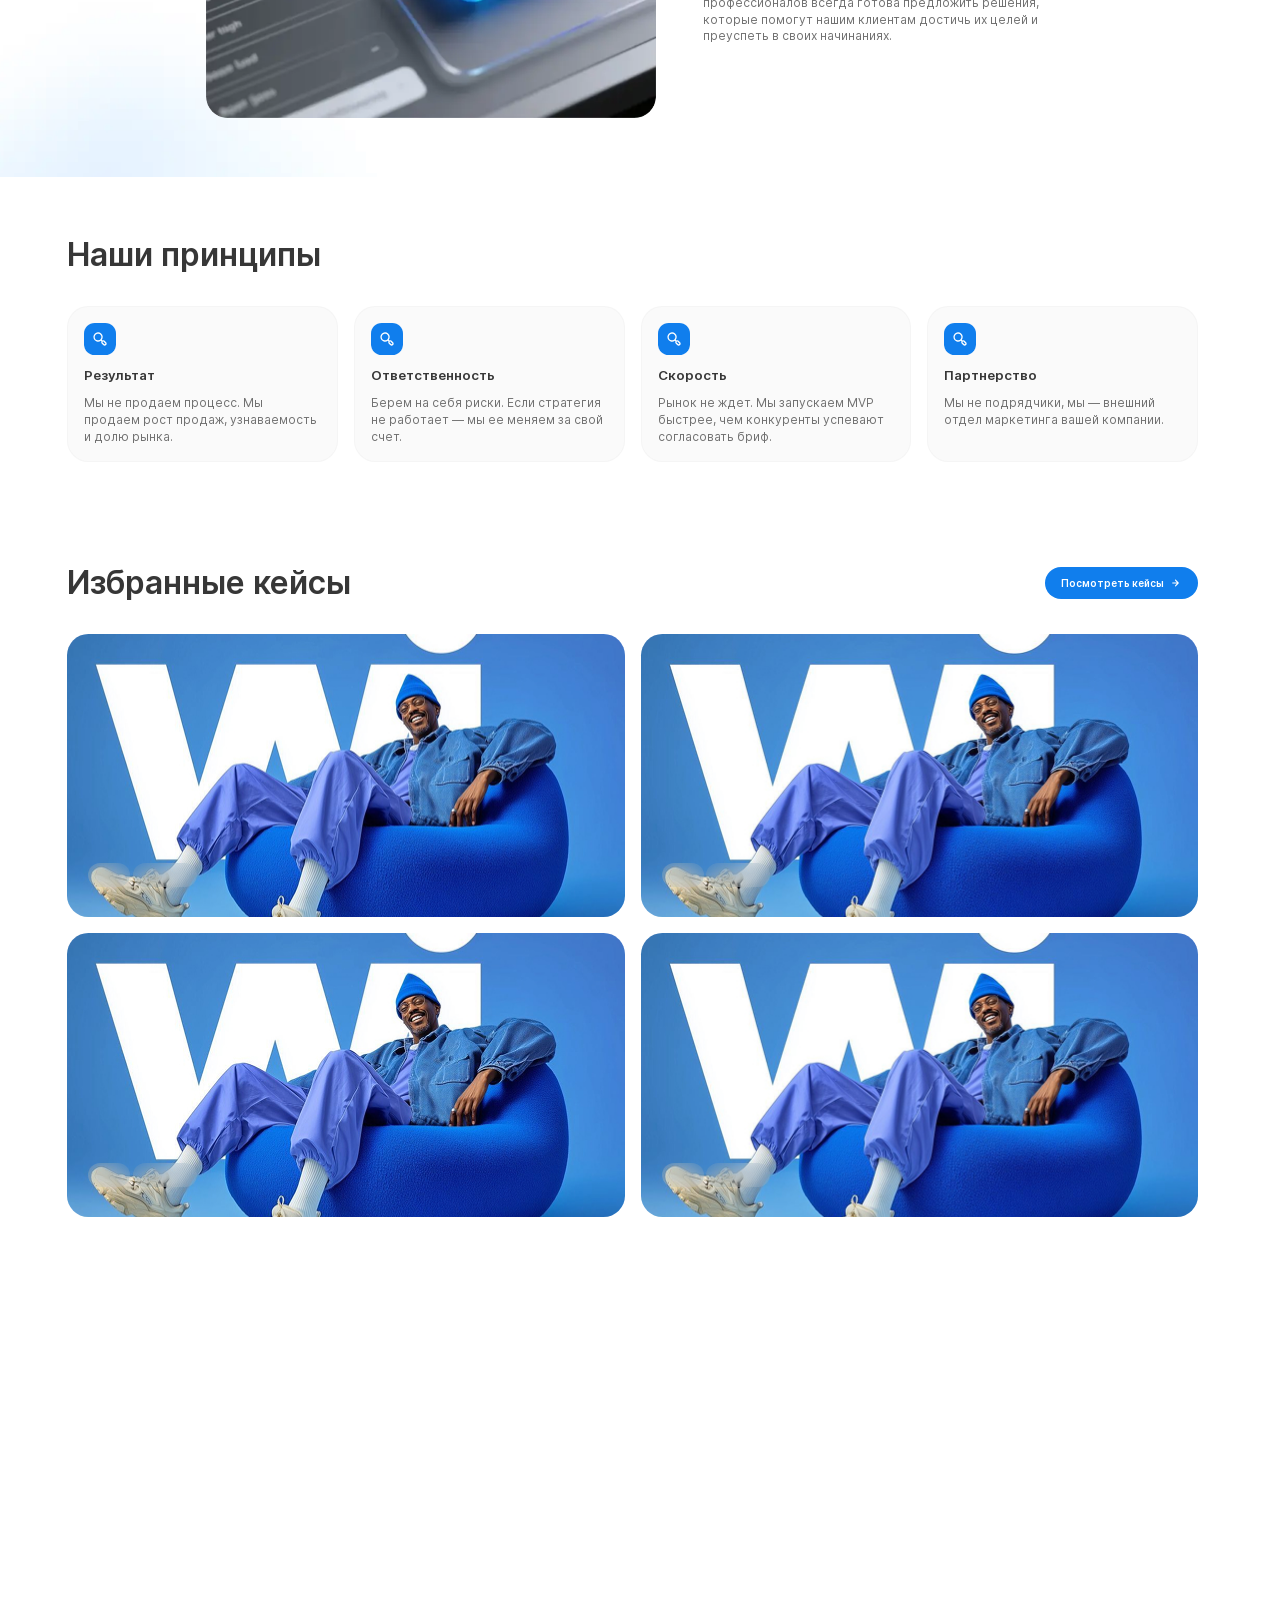
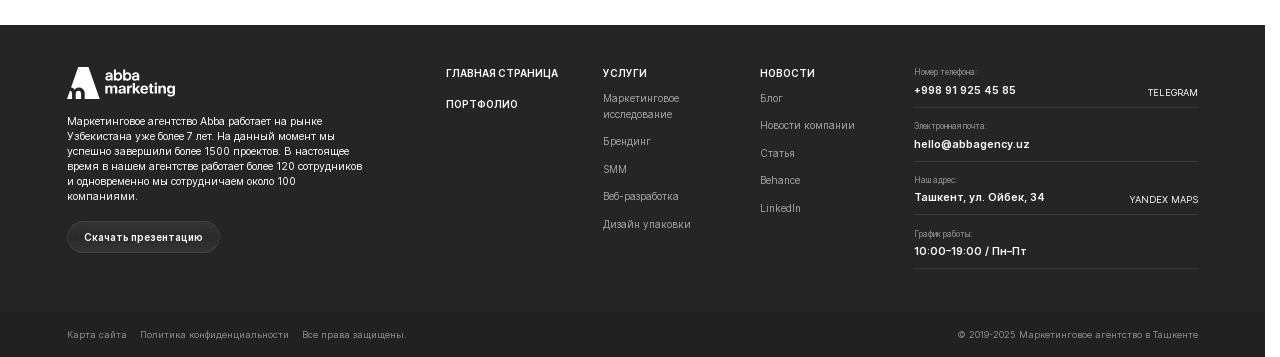
==== commit 35211c45: "add hover menu for header in other page" ====
--- a/about.html
+++ b/about.html
@@ -27,84 +27,328 @@
             <nav class="header__nav">
               <ul class="header__list">
                 <li class="header__item">
-                  <a class="header__link" href="#">
-                    Портфолио
-                    <span class="header__link-arrow"></span>
-                  </a>
-                  <!-- <ul class="header__sub-list">
-                    <li class="header__sub-item">
-                      <a class="header__sub-link" href="#">
-                        Маркетинговое исследование
-                      </a>
-                      <ul class="header__sub-sub-list">
-                        <li class="header__sub-sub-item">
-                          <a class="header__sub-sub-link" href="#">
-                            Анализ рынка
-                          </a>
-                        </li>
-                      </ul>
-                    </li>
-                  </ul> -->
+                  <div class="header__box">
+                    <a class="header__link" href="#" data-js-button-menu>
+                      Портфолио
+                      <span class="header__link-arrow"></span>
+                    </a>
+                    <ul class="header__sub-list">
+                      <li class="header__sub-item">
+                        <div class="header__sub-box">
+                          <a class="header__sub-link" href="#">
+                            Маркетинговое исследование
+                          </a>
+                          <div class="header__sub-icon">
+                            <img 
+                              src="./images/icons/s-d-arrow-white.svg" 
+                              alt="arrow"
+                              loading="lazy"
+                              width="10"
+                              height="10"
+                            >
+                          </div>
+                          <ul class="header__sub-sub-list">
+                            <li class="header__sub-sub-item">
+                              <div class="header__sub-sub-box">
+                                <a class="header__sub-sub-link" href="#">
+                                  Веб разработка
+                                </a>
+                                <div class="header__sub-sub-icon">
+                                  <img 
+                                    src="./images/icons/s-r-arrow-white.svg" 
+                                    alt="arrow"
+                                    loading="lazy"
+                                    width="10"
+                                    height="10"
+                                  >
+                                </div>
+                              </div>
+                            </li>
+                            <li class="header__sub-sub-item">
+                              <div class="header__sub-sub-box">
+                                <a class="header__sub-sub-link" href="#">
+                                  Веб разработка
+                                </a>
+                                <div class="header__sub-sub-icon">
+                                  <img 
+                                    src="./images/icons/s-r-arrow-white.svg" 
+                                    alt="arrow"
+                                    loading="lazy"
+                                    width="10"
+                                    height="10"
+                                  >
+                                </div>
+                              </div>
+                            </li>
+                            <li class="header__sub-sub-item">
+                              <div class="header__sub-sub-box">
+                                <a class="header__sub-sub-link" href="#">
+                                  Веб разработка
+                                </a>
+                                <div class="header__sub-sub-icon">
+                                  <img 
+                                    src="./images/icons/s-r-arrow-white.svg" 
+                                    alt="arrow"
+                                    loading="lazy"
+                                    width="10"
+                                    height="10"
+                                  >
+                                </div>
+                              </div>
+                            </li>
+                            <li class="header__sub-sub-item">
+                              <div class="header__sub-sub-box">
+                                <a class="header__sub-sub-link" href="#">
+                                  Веб разработка
+                                </a>
+                                <div class="header__sub-sub-icon">
+                                  <img 
+                                    src="./images/icons/s-r-arrow-white.svg" 
+                                    alt="arrow"
+                                    loading="lazy"
+                                    width="10"
+                                    height="10"
+                                  >
+                                </div>
+                              </div>
+                            </li>
+                            <li class="header__sub-sub-item">
+                              <div class="header__sub-sub-box">
+                                <a class="header__sub-sub-link" href="#">
+                                  Веб разработка
+                                </a>
+                                <div class="header__sub-sub-icon">
+                                  <img 
+                                    src="./images/icons/s-r-arrow-white.svg" 
+                                    alt="arrow"
+                                    loading="lazy"
+                                    width="10"
+                                    height="10"
+                                  >
+                                </div>
+                              </div>
+                            </li>
+                            <li class="header__sub-sub-item">
+                              <div class="header__sub-sub-box">
+                                <a class="header__sub-sub-link" href="#">
+                                  Веб разработка
+                                </a>
+                                <div class="header__sub-sub-icon">
+                                  <img 
+                                    src="./images/icons/s-r-arrow-white.svg" 
+                                    alt="arrow"
+                                    loading="lazy"
+                                    width="10"
+                                    height="10"
+                                  >
+                                </div>
+                              </div>
+                            </li>
+                          </ul>
+                        </div>
+                      </li>
+                      <li class="header__sub-item">
+                        <div class="header__sub-box">
+                          <a class="header__sub-link" href="#">
+                            Маркетинговое исследование
+                          </a>
+                          <div class="header__sub-icon">
+                            <img 
+                              src="./images/icons/s-d-arrow-white.svg" 
+                              alt="arrow"
+                              loading="lazy"
+                              width="10"
+                              height="10"
+                            >
+                          </div>
+                          <ul class="header__sub-sub-list">
+                            <li class="header__sub-sub-item">
+                              <div class="header__sub-sub-box">
+                                <a class="header__sub-sub-link" href="#">
+                                  SMM
+                                </a>
+                                <div class="header__sub-sub-icon">
+                                  <img 
+                                    src="./images/icons/s-r-arrow-white.svg" 
+                                    alt="arrow"
+                                    loading="lazy"
+                                    width="10"
+                                    height="10"
+                                  >
+                                </div>
+                              </div>
+                            </li>
+                            <li class="header__sub-sub-item">
+                              <div class="header__sub-sub-box">
+                                <a class="header__sub-sub-link" href="#">
+                                  SMM
+                                </a>
+                                <div class="header__sub-sub-icon">
+                                  <img 
+                                    src="./images/icons/s-r-arrow-white.svg" 
+                                    alt="arrow"
+                                    loading="lazy"
+                                    width="10"
+                                    height="10"
+                                  >
+                                </div>
+                              </div>
+                            </li>
+                          </ul>
+                        </div>
+                      </li>
+                      <li class="header__sub-item">
+                        <div class="header__sub-box">
+                          <a class="header__sub-link" href="#">
+                            Брендинг
+                          </a>
+                          <div class="header__sub-icon">
+                            <img 
+                              src="./images/icons/s-d-arrow-white.svg" 
+                              alt="arrow"
+                              loading="lazy"
+                              width="10"
+                              height="10"
+                            >
+                          </div>
+                        </div>
+                      </li>
+                      <li class="header__sub-item">
+                        <div class="header__sub-box">
+                          <a class="header__sub-link" href="#">
+                            Маркетинг в социальных сетях
+                          </a>
+                          <div class="header__sub-icon">
+                            <img 
+                              src="./images/icons/s-d-arrow-white.svg" 
+                              alt="arrow"
+                              loading="lazy"
+                              width="10"
+                              height="10"
+                            >
+                          </div>
+                        </div>
+                      </li>
+                      <li class="header__sub-item">
+                        <div class="header__sub-box">
+                          <a class="header__sub-link" href="#">
+                            Разработка веб-сайтов
+                          </a>
+                          <div class="header__sub-icon">
+                            <img 
+                              src="./images/icons/s-d-arrow-white.svg" 
+                              alt="arrow"
+                              loading="lazy"
+                              width="10"
+                              height="10"
+                            >
+                          </div>
+                        </div>
+                      </li>
+                    </ul>
+                  </div>
                 </li>
                 <li class="header__item">
-                  <a class="header__link" href="#">
-                    Услуги
-                    <span class="header__link-arrow"></span>
-                  </a>
-                  <!-- <ul class="header__sub-list">
-                    <li class="header__sub-item">
-                      <a class="header__sub-link" href="#">
-                        Маркетинговое исследование
-                      </a>
-                      <ul class="header__sub-sub-list">
-                        <li class="header__sub-sub-item">
-                          <a class="header__sub-sub-link" href="#">
-                            Анализ рынка
-                          </a>
-                        </li>
-                      </ul>
-                    </li>
-                  </ul> -->
+                  <div class="header__box">
+                    <a class="header__link" href="#" data-js-button-menu>
+                      Услуги
+                      <span class="header__link-arrow"></span>
+                    </a>
+                    <ul class="header__sub-list header__sub-list">
+                      <li class="header__sub-item">
+                        <div class="header__sub-box">
+                          <a class="header__sub-link" href="#">
+                            Маркетинговое исследование
+                          </a>
+                          <div class="header__sub-icon">
+                            <img 
+                              src="./images/icons/s-d-arrow-white.svg" 
+                              alt="arrow"
+                              loading="lazy"
+                              width="10"
+                              height="10"
+                            >
+                          </div>
+                          <ul class="header__sub-sub-list">
+                            <li class="header__sub-sub-item">
+                              <div class="header__sub-sub-box">
+                                <a class="header__sub-sub-link" href="#">
+                                  Веб разработка
+                                </a>
+                                <div class="header__sub-sub-icon">
+                                  <img 
+                                    src="./images/icons/s-r-arrow-white.svg" 
+                                    alt="arrow"
+                                    loading="lazy"
+                                    width="10"
+                                    height="10"
+                                  >
+                                </div>
+                              </div>
+                            </li>
+                          </ul>
+                        </div>
+                      </li>
+                      <li class="header__sub-item">
+                        <div class="header__sub-box">
+                          <a class="header__sub-link" href="#">
+                            Брендинг
+                          </a>
+                          <div class="header__sub-icon">
+                            <img 
+                              src="./images/icons/s-d-arrow-white.svg" 
+                              alt="arrow"
+                              loading="lazy"
+                              width="10"
+                              height="10"
+                            >
+                          </div>
+                        </div>
+                      </li>
+                      <li class="header__sub-item">
+                        <div class="header__sub-box">
+                          <a class="header__sub-link" href="#">
+                            Маркетинг в социальных сетях
+                          </a>
+                          <div class="header__sub-icon">
+                            <img 
+                              src="./images/icons/s-d-arrow-white.svg" 
+                              alt="arrow"
+                              loading="lazy"
+                              width="10"
+                              height="10"
+                            >
+                          </div>
+                        </div>
+                      </li>
+                      <li class="header__sub-item">
+                        <div class="header__sub-box">
+                          <a class="header__sub-link" href="#">
+                            Разработка веб-сайтов
+                          </a>
+                          <div class="header__sub-icon">
+                            <img 
+                              src="./images/icons/s-d-arrow-white.svg" 
+                              alt="arrow"
+                              loading="lazy"
+                              width="10"
+                              height="10"
+                            >
+                          </div>
+                        </div>
+                      </li>
+                    </ul>
+                  </div>
                 </li>
                 <li class="header__item">
                   <a class="header__link" href="#">
                     Новости
-                    <span class="header__link-arrow"></span>
                   </a>
-                  <!-- <ul class="header__sub-list">
-                    <li class="header__sub-item">
-                      <a class="header__sub-link" href="#">
-                        Маркетинговое исследование
-                      </a>
-                      <ul class="header__sub-sub-list">
-                        <li class="header__sub-sub-item">
-                          <a class="header__sub-sub-link" href="#">
-                            Анализ рынка
-                          </a>
-                        </li>
-                      </ul>
-                    </li>
-                  </ul> -->
                 </li>
                 <li class="header__item">
                   <a class="header__link" href="#">
                     Контакты
-                    <span class="header__link-arrow"></span>
                   </a>
-                  <!-- <ul class="header__sub-list">
-                    <li class="header__sub-item">
-                      <a class="header__sub-link" href="#">
-                        Маркетинговое исследование
-                      </a>
-                      <ul class="header__sub-sub-list">
-                        <li class="header__sub-sub-item">
-                          <a class="header__sub-sub-link" href="#">
-                            Анализ рынка
-                          </a>
-                        </li>
-                      </ul>
-                    </li>
-                  </ul> -->
                 </li>
               </ul>
             </nav>
@@ -765,9 +1009,9 @@
               <div class="footer__label legal">
                 Все права защищены.
               </div>
-              <div class="footer__label copyright">
+              <small class="footer__label copyright">
                 © 2019-2025 Маркетинговое агентство в Ташкенте
-              </div>
+              </small>
             </div>
           </div>
         </div>
--- a/css/about.min.css
+++ b/css/about.min.css
@@ -1 +1 @@
-.header{position:fixed;top:0;left:0;width:100%;color:var(--white);transition:.5s;z-index:100}.header.is-changed{background-color:var(--white);color:var(--dark);border-bottom:1px solid #f2f2f2}.header.is-changed .header__link-arrow{color:var(--dark)}.header.is-changed .header__mail svg,.header.is-changed .header__phone svg{fill:var(--dark)}.header.is-changed .header__mail svg path,.header.is-changed .header__phone svg path{fill:var(--dark)}.header.is-changed .header__callback{color:var(--white)}.header.is-changed .header__burger span{background-color:var(--dark)}.header__inner{display:flex;align-items:center;padding:48px 0}@media(max-width: 1024px){.header__inner{padding:25px 0}}@media(max-width: 768px){.header__inner{padding:20px 0}}.header__logo{margin-right:128px}@media(max-width: 1024px){.header__logo{margin-right:50px;max-width:120px}}@media(max-width: 768px){.header__logo{max-width:100px}}@media(max-width: 1024px){.header__nav{display:none}}.header__list{display:flex;align-items:center}.header__box{position:relative}.header__link{font-size:15px;font-weight:600;line-height:1.2;text-transform:uppercase;display:flex;align-items:center;gap:8px;padding:15px 10px}.header__link-arrow{display:inline-block;width:6px;height:6px;border-right:2px solid currentColor;border-bottom:2px solid currentColor;transform:rotate(45deg);transition:transform .3s ease;color:var(--white)}.header__sub-list{position:absolute;top:130%;left:0;display:grid;grid-template-columns:repeat(5, 1fr);padding:8px;border-radius:24px;backdrop-filter:blur(8px);background:linear-gradient(180deg, rgba(192.48, 192.48, 192.48, 0.1) 0%, rgba(90.48, 90.48, 90.48, 0.1) 48.558%, rgba(192.48, 192.48, 192.48, 0.1) 100%),rgba(19,26,38,.15);z-index:80;visibility:hidden;opacity:0}.header__sub-list.is-open{opacity:1;visibility:visible}.header__sub-box{position:relative;display:flex;justify-content:space-between;gap:15px;padding:16px;border-radius:16px;transition:.5s;height:100%;min-height:76px;width:222px}@media(hover: hover){.header__sub-box:hover{background-color:var(--blue)}}.header__sub-link{height:100%;color:var(--white)}.header__sub-link::after{content:"";position:absolute;inset:0}.header__sub-icon{flex-shrink:0}.header__sub-sub-list{position:absolute;display:grid;grid-template-columns:repeat(5, 1fr);padding:8px;border-radius:24px;backdrop-filter:blur(8px);background:linear-gradient(180deg, rgba(192.48, 192.48, 192.48, 0.1) 0%, rgba(90.48, 90.48, 90.48, 0.1) 48.558%, rgba(192.48, 192.48, 192.48, 0.1) 100%),rgba(19,26,38,.15);z-index:80;visibility:hidden;opacity:0}.header__sub-sub-list.is-open-sub{opacity:1;visibility:visible}.header__sub-sub-box{position:relative;display:flex;justify-content:space-between;gap:15px;padding:16px;border-radius:16px;transition:.5s;height:100%;min-height:76px;width:222px}@media(hover: hover){.header__sub-sub-box:hover{background-color:var(--blue)}}.header__sub-sub-link{height:100%;color:var(--white)}.header__sub-sub-link::after{content:"";position:absolute;inset:0}.header__sub-sub-icon{flex-shrink:0}.header__mail,.header__phone{display:flex;justify-content:center;align-items:center;flex-shrink:0;height:48px;width:48px;border-radius:50%;border:1px solid rgba(192,192,192,.1);transition:.5s}@media(max-width: 1024px){.header__mail,.header__phone{height:40px;width:40px}}@media(max-width: 480px){.header__mail,.header__phone{display:none}}.header__mail svg,.header__phone svg{fill:var(--white);width:20px;height:20px;transition:.5s}@media(max-width: 1024px){.header__mail svg,.header__phone svg{transform:scale(0.8)}}.header__mail svg path,.header__phone svg path{fill:var(--white);transition:.5s}@media(hover: hover){.header__mail:hover,.header__phone:hover{background-color:var(--button-primary)}.header__mail:hover svg,.header__phone:hover svg{fill:var(--white) !important}.header__mail:hover svg path,.header__phone:hover svg path{fill:var(--white) !important}}.header__mail{margin-left:auto;margin-right:8px}.header__phone{margin-right:8px}.header__langs{border-radius:60px;margin-right:24px}@media(max-width: 1024px){.header__langs{margin-right:10px;border-radius:50px}}@media(max-width: 480px){.header__langs{margin-left:auto;margin-right:0}}.header__langs-toggle{font-size:15px;line-height:1.2;font-weight:600;display:flex;align-items:center;justify-content:space-between;gap:8px;display:flex;align-items:center;justify-content:center;text-align:center;width:97px;height:48px;cursor:pointer}@media(max-width: 1024px){.header__langs-toggle{font-size:12px;height:40px;width:80px}}@media(max-width: 1024px){.header__langs-toggle img{width:15px}}.header__langs-menu{border:1px solid #ddd;background-color:var(--white);color:var(--dark)}.header__langs-item{font-size:15px;line-height:1.2;font-weight:600;padding:8px 12px;transition:background .2s ease}@media(max-width: 1024px){.header__langs-item{font-size:12px;padding:5px 8px}}.header__langs-item:hover{background:#f1f1f1}@media(max-width: 1024px){.header__langs-item img{width:15px}}.header__presentation{font-size:15px;font-weight:600;line-height:1.2;display:flex;align-items:center;justify-content:center;height:48px;padding-inline:24px;border-radius:60px;border:1px solid rgba(192,192,192,.1);margin-right:8px;transition:.5s}@media(max-width: 1024px){.header__presentation{font-size:12px;height:40px;padding-inline:15px}}@media(max-width: 864px){.header__presentation{display:none}}@media(hover: hover){.header__presentation:hover{background-color:var(--button-primary);color:var(--white)}}@media(max-width: 864px){.header__callback{display:none}}.header__burger{display:none;align-items:center;justify-content:center;flex-direction:column;gap:3px;height:40px;width:40px;border-radius:50%;margin-left:10px;flex-shrink:0}@media(max-width: 1024px){.header__burger{display:flex}}@media(max-width: 480px){.header__burger{height:48px;width:48px}}.header__burger span{display:inline-block;height:2px;background-color:var(--white);border-radius:15px}.header__burger span:nth-child(1),.header__burger span:nth-child(3){width:13px}.header__burger span:nth-child(2){width:16px}.intro{background-position:center;background-repeat:no-repeat;background-size:cover;color:var(--white)}.intro__inner{display:flex;flex-direction:column;justify-content:flex-end;padding-top:calc(var(--header-height) + 50px);padding-bottom:72px;min-height:720px}@media(max-width: 1024px){.intro__inner{padding-top:calc(var(--header-height) + 40px);padding-bottom:60px;min-height:100vh}}@media(max-width: 768px){.intro__inner{padding-top:calc(var(--header-height) + 40px);padding-bottom:50px}}@media(max-width: 480px){.intro__inner{padding-top:calc(var(--header-height) + 40px);padding-bottom:40px}}.intro__content{max-width:1000px;width:100%}.intro__title{font-size:72px;font-weight:600;line-height:1.2;padding-bottom:24px;margin-bottom:16px;border-bottom:1px solid rgba(192,192,192,.12)}@media(max-width: 1024px){.intro__title{font-size:52px;margin-bottom:20px}}@media(max-width: 768px){.intro__title{font-size:48px;margin-bottom:16px}}@media(max-width: 480px){.intro__title{font-size:32px}}.intro__label{font-size:14px;font-weight:400;line-height:1.4;margin-bottom:16px;color:#8c95ad}@media(max-width: 768px){.intro__text{font-size:16px}}@media(max-width: 480px){.intro__text{font-size:14px}}.intro__socials{display:flex;align-items:center;gap:11px;margin-top:24px}.intro__social-link{display:flex;align-items:center;justify-content:center;backdrop-filter:blur(16px);background:linear-gradient(180deg, rgba(192.48, 192.48, 192.48, 0.1) 0%, rgba(90.48, 90.48, 90.48, 0.1) 48.558%, rgba(192.48, 192.48, 192.48, 0.1) 100%);width:64px;height:64px;border-radius:50%;border:1px solid rgba(192,192,192,.1)}@media(max-width: 768px){.intro__social-link{width:56px;height:56px}}@media(max-width: 480px){.intro__social-link{width:48px;height:48px}}.about-content{background-repeat:no-repeat;background-position:center;background-size:cover;background-image:url("./../images/about/gradient.webp")}.about-content__inner{display:flex;justify-content:center;align-items:center;gap:70px}@media(max-width: 1024px){.about-content__inner{gap:50px}}@media(max-width: 768px){.about-content__inner{gap:30px}}@media(max-width: 600px){.about-content__inner{flex-direction:column}}@media(max-width: 480px){.about-content__inner{gap:24px}}.about-content__wrapper{max-width:535px}@media(max-width: 1024px){.about-content__wrapper{max-width:50%}}@media(max-width: 600px){.about-content__wrapper{max-width:100%}}.about-content__text{color:#717171}@media(max-width: 768px){.about-content__text{font-size:16px}}.about-content__picture{border-radius:32px;overflow:hidden}.statistics{background-color:#f9f9f9}.statistics__inner{display:flex;justify-content:center}.statistics__list{display:grid;grid-template-columns:repeat(4, 1fr);gap:24px;max-width:1300px;width:100%}@media(max-width: 1024px){.statistics__list{grid-template-columns:repeat(2, 1fr)}}@media(max-width: 480px){.statistics__list{grid-template-columns:repeat(1, 1fr)}}.statistics__box{padding:24px;border-radius:32px;background-color:var(--white);height:100%}.statistics__value{font-size:32px;font-weight:600;color:var(--blue);margin-bottom:16px}@media(max-width: 768px){.statistics__value{margin-bottom:12px}}.statistics__label{font-size:20px;font-weight:600;margin-bottom:16px}@media(max-width: 768px){.statistics__label{font-size:18px;margin-bottom:12px}}.statistics__text{color:var(--gray)}@media(max-width: 768px){.statistics__text{font-size:16px}}@media(max-width: 480px){.statistics__text{font-size:14px}}.principles__list{display:grid;grid-template-columns:repeat(4, 1fr);gap:24px}@media(max-width: 1024px){.principles__list{grid-template-columns:repeat(2, 1fr);gap:16px}}@media(max-width: 768px){.principles__list{grid-template-columns:repeat(1, 1fr)}}.selected-cases__top{display:flex;align-items:center;justify-content:space-between;gap:24px}.selected-cases__description{color:#373737;max-width:769px}@media(max-width: 768px){.selected-cases__description{font-size:16px}}@media(max-width: 480px){.selected-cases__description{font-size:14px}}@media(max-width: 768px){.selected-cases__link-first{display:none}}.selected-cases__link-second{display:none;margin-inline:auto}@media(max-width: 768px){.selected-cases__link-second{display:flex}}.selected-cases__list{display:grid;grid-template-columns:repeat(2, 1fr);gap:24px}@media(max-width: 768px){.selected-cases__list{grid-template-columns:repeat(1, 1fr);gap:16px;margin-bottom:24px}}@media(max-width: 480px){.selected-cases__list{gap:10px}}.selected-cases__box{min-height:425px}@media(max-width: 1024px){.selected-cases__box{min-height:400px}}@media(max-width: 768px){.selected-cases__box{min-height:380px}}@media(max-width: 480px){.selected-cases__box{min-height:360px}}.callback__inner{padding:64px 0}@media(max-width: 1024px){.callback__inner{padding:48px 0}}@media(max-width: 768px){.callback__inner{padding:40px 0}}@media(max-width: 480px){.callback__inner{padding:32px 0}}.callback__wrapper{display:flex;flex-direction:column;align-items:center;border-radius:32px;backdrop-filter:blur(16px);background:radial-gradient(103% 110% at 50% -6%, rgba(16, 126, 237, 0), rgba(16, 126, 237, 0.1)),radial-gradient(106% 101% at 50% 69%, rgba(16, 126, 237, 0), rgba(16, 126, 237, 0.1)),hsla(0,0%,100%,.05);padding:107px 32px 100px;min-height:420px}@media(max-width: 1024px){.callback__wrapper{min-height:100%}}@media(max-width: 480px){.callback__wrapper{padding:103px 32px}}.callback__title{text-align:center}.callback__text{text-align:center;max-width:630px}.callback__button{color:var(--white)}.footer{color:var(--white)}.footer__top{background-color:#252525}.footer__top-inner{display:flex;justify-content:space-between;padding-block:64px}@media(max-width: 1024px){.footer__top-inner{display:grid;grid-template-columns:repeat(1, 1fr);gap:50px}}@media(max-width: 600px){.footer__top-inner{gap:32px}}@media(max-width: 480px){.footer__top-inner{padding-block:32px}}.footer__content{max-width:450px;margin-right:auto}@media(max-width: 1024px){.footer__content{margin-right:0;max-width:100%}}.footer__logo{margin-bottom:24px}@media(max-width: 480px){.footer__logo{max-width:108px}}.footer__text{font-size:16px;line-height:1.4;margin-bottom:24px}.footer__presentation{display:flex;align-items:center;justify-content:center;font-size:15px;font-weight:600;line-height:1.2;height:48px;padding-inline:24px;border-radius:60px;max-width:-moz-max-content;max-width:max-content;transition:.5s}@media(hover: hover){.footer__presentation:hover{background-color:var(--button-primary)}}.footer__navs{display:grid;grid-template-columns:repeat(3, 1fr);gap:24px;max-width:682px;margin-inline:20px}@media(max-width: 1024px){.footer__navs{margin-inline:0;max-width:100%}}@media(max-width: 600px){.footer__navs{grid-template-columns:repeat(2, 1fr)}}@media(max-width: 480px){.footer__navs{grid-template-columns:repeat(1, 1fr)}}.footer__nav-list{display:flex;flex-direction:column;gap:28px}@media(max-width: 480px){.footer__nav-list{gap:24px}}.footer__nav-item{display:flex;flex-direction:column;gap:16px}.footer__nav-link{font-weight:600;font-size:15px;line-height:1.2;text-transform:uppercase}.footer__nav-sublist{display:flex;flex-direction:column;gap:16px}@media(max-width: 480px){.footer__nav-sublist{gap:12px}}.footer__nav-sublink{font-size:15px;line-height:1.58;color:#a6a6a6}.footer__contacts{display:flex;flex-direction:column;gap:20px;max-width:426px;width:100%}@media(max-width: 1024px){.footer__contacts{max-width:100%}}.footer__contact-box{display:flex;align-items:flex-end;justify-content:space-between;gap:16px;padding-bottom:12px;border-bottom:1px solid hsla(0,0%,100%,.09)}.footer__contact-left{display:flex;flex-direction:column;gap:8px}.footer__contact-label{font-size:12px;font-weight:400;color:var(--white-05)}.footer__contact-text{font-size:16px;font-weight:600}.footer__contact-service{font-size:14px;text-transform:uppercase}.footer__bottom{background-color:#212121}.footer__bottom-inner{display:flex;align-items:center;justify-content:center;padding-block:24px}@media(max-width: 1024px){.footer__bottom-inner{display:grid;grid-template-columns:1fr 2fr 1fr;gap:10px}}@media(max-width: 640px){.footer__bottom-inner{grid-template-columns:1fr}}.footer__label{font-size:14px;font-weight:400;line-height:1.4;color:var(--white-05)}@media(max-width: 1024px){.footer__label{display:flex;align-items:center;justify-content:center;text-align:center}}.footer__label.map{margin-right:20px}@media(max-width: 1024px){.footer__label.map{margin-right:0}}.footer__label.privacy-policy{margin-right:20px}@media(max-width: 1024px){.footer__label.privacy-policy{margin-right:0}}.footer__label.copyright{margin-left:auto}@media(max-width: 1024px){.footer__label.copyright{margin-left:0;grid-column:span 3}}@media(max-width: 640px){.footer__label.copyright{grid-column:initial}}+.header{position:fixed;top:0;left:0;width:100%;color:var(--white);transition:.5s;z-index:100}.header.is-changed{background-color:var(--white);color:var(--dark);border-bottom:1px solid #f2f2f2}.header.is-changed .header__link-arrow{color:var(--dark)}.header.is-changed .header__mail svg,.header.is-changed .header__phone svg{fill:var(--dark)}.header.is-changed .header__mail svg path,.header.is-changed .header__phone svg path{fill:var(--dark)}.header.is-changed .header__callback{color:var(--white)}.header.is-changed .header__burger span{background-color:var(--dark)}.header__inner{display:flex;align-items:center;padding:48px 0}@media(max-width: 1024px){.header__inner{padding:25px 0}}@media(max-width: 768px){.header__inner{padding:20px 0}}.header__logo{margin-right:128px}@media(max-width: 1024px){.header__logo{margin-right:50px;max-width:120px}}@media(max-width: 768px){.header__logo{max-width:100px}}@media(max-width: 1024px){.header__nav{display:none}}.header__list{display:flex;align-items:center}.header__box{position:relative}.header__link{font-size:15px;font-weight:600;line-height:1.2;text-transform:uppercase;display:flex;align-items:center;gap:8px;padding:15px 10px}.header__link-arrow{display:inline-block;width:6px;height:6px;border-right:2px solid currentColor;border-bottom:2px solid currentColor;transform:rotate(45deg);transition:transform .3s ease;color:var(--white)}.header__sub-list{position:absolute;top:130%;left:0;display:grid;grid-template-columns:repeat(5, 1fr);padding:8px;border-radius:24px;backdrop-filter:blur(8px);background:linear-gradient(180deg, rgba(192.48, 192.48, 192.48, 0.1) 0%, rgba(90.48, 90.48, 90.48, 0.1) 48.558%, rgba(192.48, 192.48, 192.48, 0.1) 100%),rgba(19,26,38,.15);z-index:80;visibility:hidden;opacity:0}.header__sub-list.is-open{opacity:1;visibility:visible}.header__sub-box{position:relative;display:flex;justify-content:space-between;gap:15px;padding:16px;border-radius:16px;transition:.5s;height:100%;min-height:76px;width:222px}@media(hover: hover){.header__sub-box:hover{background-color:var(--blue)}}.header__sub-link{height:100%;color:var(--white)}.header__sub-link::after{content:"";position:absolute;inset:0}.header__sub-icon{flex-shrink:0}.header__sub-sub-list{position:absolute;display:grid;grid-template-columns:repeat(5, 1fr);padding:8px;border-radius:24px;backdrop-filter:blur(8px);background:linear-gradient(180deg, rgba(192.48, 192.48, 192.48, 0.1) 0%, rgba(90.48, 90.48, 90.48, 0.1) 48.558%, rgba(192.48, 192.48, 192.48, 0.1) 100%),rgba(19,26,38,.15);z-index:80;visibility:hidden;opacity:0}.header__sub-sub-list.is-open-sub{opacity:1;visibility:visible}.header__sub-sub-box{position:relative;display:flex;justify-content:space-between;gap:15px;padding:16px;border-radius:16px;transition:.5s;height:100%;min-height:76px;width:222px}@media(hover: hover){.header__sub-sub-box:hover{background-color:var(--blue)}}.header__sub-sub-link{height:100%;color:var(--white)}.header__sub-sub-link::after{content:"";position:absolute;inset:0}.header__sub-sub-icon{flex-shrink:0}.header__mail,.header__phone{display:flex;justify-content:center;align-items:center;flex-shrink:0;height:48px;width:48px;border-radius:50%;border:1px solid rgba(192,192,192,.1);transition:.5s}@media(max-width: 1024px){.header__mail,.header__phone{height:40px;width:40px}}@media(max-width: 480px){.header__mail,.header__phone{display:none}}.header__mail svg,.header__phone svg{fill:var(--white);width:20px;height:20px;transition:.5s}@media(max-width: 1024px){.header__mail svg,.header__phone svg{transform:scale(0.8)}}.header__mail svg path,.header__phone svg path{fill:var(--white);transition:.5s}@media(hover: hover){.header__mail:hover,.header__phone:hover{background-color:var(--button-primary)}.header__mail:hover svg,.header__phone:hover svg{fill:var(--white) !important}.header__mail:hover svg path,.header__phone:hover svg path{fill:var(--white) !important}}.header__mail{margin-left:auto;margin-right:8px}.header__phone{margin-right:8px}.header__langs{border-radius:60px;margin-right:24px}@media(max-width: 1024px){.header__langs{margin-right:10px;border-radius:50px}}@media(max-width: 480px){.header__langs{margin-left:auto;margin-right:0}}.header__langs-toggle{font-size:15px;line-height:1.2;font-weight:600;display:flex;align-items:center;justify-content:space-between;gap:8px;display:flex;align-items:center;justify-content:center;text-align:center;width:97px;height:48px;cursor:pointer}@media(max-width: 1024px){.header__langs-toggle{font-size:12px;height:40px;width:80px}}@media(max-width: 1024px){.header__langs-toggle img{width:15px}}.header__langs-menu{border:1px solid #ddd;background-color:var(--white);color:var(--dark)}.header__langs-item{font-size:15px;line-height:1.2;font-weight:600;padding:8px 12px;transition:background .2s ease}@media(max-width: 1024px){.header__langs-item{font-size:12px;padding:5px 8px}}.header__langs-item:hover{background:#f1f1f1}@media(max-width: 1024px){.header__langs-item img{width:15px}}.header__presentation{font-size:15px;font-weight:600;line-height:1.2;display:flex;align-items:center;justify-content:center;height:48px;padding-inline:24px;border-radius:60px;border:1px solid rgba(192,192,192,.1);margin-right:8px;transition:.5s}@media(max-width: 1024px){.header__presentation{font-size:12px;height:40px;padding-inline:15px}}@media(max-width: 864px){.header__presentation{display:none}}@media(hover: hover){.header__presentation:hover{background-color:var(--button-primary);color:var(--white)}}@media(max-width: 864px){.header__callback{display:none}}.header__burger{display:none;align-items:center;justify-content:center;flex-direction:column;gap:3px;height:40px;width:40px;border-radius:50%;margin-left:10px;flex-shrink:0}@media(max-width: 1024px){.header__burger{display:flex}}@media(max-width: 480px){.header__burger{height:48px;width:48px}}.header__burger span{display:inline-block;height:2px;background-color:var(--white);border-radius:15px}.header__burger span:nth-child(1),.header__burger span:nth-child(3){width:13px}.header__burger span:nth-child(2){width:16px}.intro{background-position:center;background-repeat:no-repeat;background-size:cover;color:var(--white)}.intro__inner{display:flex;flex-direction:column;justify-content:flex-end;padding-top:calc(var(--header-height) + 50px);padding-bottom:72px;min-height:720px}@media(max-width: 1024px){.intro__inner{padding-top:calc(var(--header-height) + 40px);padding-bottom:60px;min-height:100vh}}@media(max-width: 768px){.intro__inner{padding-top:calc(var(--header-height) + 40px);padding-bottom:50px}}@media(max-width: 480px){.intro__inner{padding-top:calc(var(--header-height) + 40px);padding-bottom:40px}}.intro__content{max-width:1000px;width:100%}.intro__title{font-size:72px;font-weight:600;line-height:1.2;padding-bottom:24px;margin-bottom:16px;border-bottom:1px solid rgba(192,192,192,.12)}@media(max-width: 1024px){.intro__title{font-size:52px;margin-bottom:20px}}@media(max-width: 768px){.intro__title{font-size:48px;margin-bottom:16px}}@media(max-width: 480px){.intro__title{font-size:32px}}.intro__label{font-size:14px;font-weight:400;line-height:1.4;margin-bottom:16px;color:#8c95ad}@media(max-width: 768px){.intro__text{font-size:16px}}@media(max-width: 480px){.intro__text{font-size:14px}}.intro__socials{display:flex;align-items:center;gap:11px;margin-top:24px}.intro__social-link{display:flex;align-items:center;justify-content:center;backdrop-filter:blur(16px);background:linear-gradient(180deg, rgba(192.48, 192.48, 192.48, 0.1) 0%, rgba(90.48, 90.48, 90.48, 0.1) 48.558%, rgba(192.48, 192.48, 192.48, 0.1) 100%);width:64px;height:64px;border-radius:50%;border:1px solid rgba(192,192,192,.1)}@media(max-width: 768px){.intro__social-link{width:56px;height:56px}}@media(max-width: 480px){.intro__social-link{width:48px;height:48px}}.about-content{background-repeat:no-repeat;background-position:center;background-size:cover;background-image:url("./../images/about/gradient.webp")}.about-content__inner{display:flex;justify-content:center;align-items:center;gap:70px}@media(max-width: 1024px){.about-content__inner{gap:50px}}@media(max-width: 768px){.about-content__inner{gap:30px}}@media(max-width: 600px){.about-content__inner{flex-direction:column}}@media(max-width: 480px){.about-content__inner{gap:24px}}.about-content__wrapper{max-width:535px}@media(max-width: 1024px){.about-content__wrapper{max-width:50%}}@media(max-width: 600px){.about-content__wrapper{max-width:100%}}.about-content__text{color:#717171}@media(max-width: 768px){.about-content__text{font-size:16px}}.about-content__picture{border-radius:32px;overflow:hidden}.statistics{background-color:#f9f9f9}.statistics__inner{display:flex;justify-content:center}.statistics__list{display:grid;grid-template-columns:repeat(4, 1fr);gap:24px;max-width:1300px;width:100%}@media(max-width: 1024px){.statistics__list{grid-template-columns:repeat(2, 1fr)}}@media(max-width: 480px){.statistics__list{grid-template-columns:repeat(1, 1fr)}}.statistics__box{padding:24px;border-radius:32px;background-color:var(--white);height:100%}.statistics__value{font-size:32px;font-weight:600;color:var(--blue);margin-bottom:16px}@media(max-width: 768px){.statistics__value{margin-bottom:12px}}.statistics__label{font-size:20px;font-weight:600;margin-bottom:16px}@media(max-width: 768px){.statistics__label{font-size:18px;margin-bottom:12px}}.statistics__text{color:var(--gray)}@media(max-width: 768px){.statistics__text{font-size:16px}}@media(max-width: 480px){.statistics__text{font-size:14px}}.principles__list{display:grid;grid-template-columns:repeat(4, 1fr);gap:24px}@media(max-width: 1024px){.principles__list{grid-template-columns:repeat(2, 1fr);gap:16px}}@media(max-width: 768px){.principles__list{grid-template-columns:repeat(1, 1fr)}}.selected-cases__top{display:flex;align-items:center;justify-content:space-between;gap:24px}.selected-cases__description{color:#373737;max-width:769px}@media(max-width: 768px){.selected-cases__description{font-size:16px}}@media(max-width: 480px){.selected-cases__description{font-size:14px}}@media(max-width: 768px){.selected-cases__link-first{display:none}}.selected-cases__link-second{display:none;margin-inline:auto}@media(max-width: 768px){.selected-cases__link-second{display:flex}}.selected-cases__list{display:grid;grid-template-columns:repeat(2, 1fr);gap:24px}@media(max-width: 768px){.selected-cases__list{grid-template-columns:repeat(1, 1fr);gap:16px;margin-bottom:24px}}@media(max-width: 480px){.selected-cases__list{gap:10px}}.selected-cases__box{min-height:425px}@media(max-width: 1024px){.selected-cases__box{min-height:400px}}@media(max-width: 768px){.selected-cases__box{min-height:380px}}@media(max-width: 480px){.selected-cases__box{min-height:360px}}.callback__inner{padding:64px 0}@media(max-width: 1024px){.callback__inner{padding:48px 0}}@media(max-width: 768px){.callback__inner{padding:40px 0}}@media(max-width: 480px){.callback__inner{padding:32px 0}}.callback__wrapper{display:flex;flex-direction:column;align-items:center;border-radius:32px;backdrop-filter:blur(16px);background:radial-gradient(103% 110% at 50% -6%, rgba(16, 126, 237, 0), rgba(16, 126, 237, 0.1)),radial-gradient(106% 101% at 50% 69%, rgba(16, 126, 237, 0), rgba(16, 126, 237, 0.1)),hsla(0,0%,100%,.05);padding:107px 32px 100px;min-height:420px}@media(max-width: 1024px){.callback__wrapper{min-height:100%}}@media(max-width: 480px){.callback__wrapper{padding:103px 32px}}.callback__title{text-align:center}.callback__text{text-align:center;max-width:630px}.callback__button{color:var(--white)}.footer{color:var(--white)}.footer__top{background-color:#252525}.footer__top-inner{display:flex;justify-content:space-between;padding-block:64px}@media(max-width: 1024px){.footer__top-inner{display:grid;grid-template-columns:repeat(1, 1fr);gap:50px}}@media(max-width: 600px){.footer__top-inner{gap:32px}}@media(max-width: 480px){.footer__top-inner{padding-block:32px}}.footer__content{max-width:450px;margin-right:auto}@media(max-width: 1024px){.footer__content{margin-right:0;max-width:100%}}.footer__logo{margin-bottom:24px}@media(max-width: 480px){.footer__logo{max-width:108px}}.footer__text{font-size:16px;line-height:1.4;margin-bottom:24px}.footer__presentation{display:flex;align-items:center;justify-content:center;font-size:15px;font-weight:600;line-height:1.2;height:48px;padding-inline:24px;border-radius:60px;max-width:-moz-max-content;max-width:max-content;transition:.5s}@media(hover: hover){.footer__presentation:hover{background-color:var(--button-primary)}}.footer__navs{display:grid;grid-template-columns:repeat(3, 1fr);gap:24px;max-width:682px;margin-inline:20px}@media(max-width: 1024px){.footer__navs{margin-inline:0;max-width:100%}}@media(max-width: 600px){.footer__navs{grid-template-columns:repeat(2, 1fr)}}@media(max-width: 480px){.footer__navs{grid-template-columns:repeat(1, 1fr)}}.footer__nav-list{display:flex;flex-direction:column;gap:28px}@media(max-width: 480px){.footer__nav-list{gap:24px}}.footer__nav-item{display:flex;flex-direction:column;gap:16px}.footer__nav-link{font-weight:600;font-size:15px;line-height:1.2;text-transform:uppercase}.footer__nav-sublist{display:flex;flex-direction:column;gap:16px}@media(max-width: 480px){.footer__nav-sublist{gap:12px}}.footer__nav-sublink{font-size:15px;line-height:1.58;color:#a6a6a6}.footer__contacts{display:flex;flex-direction:column;gap:20px;max-width:426px;width:100%}@media(max-width: 1024px){.footer__contacts{max-width:100%}}.footer__contact-box{display:flex;align-items:flex-end;justify-content:space-between;gap:16px;padding-bottom:12px;border-bottom:1px solid hsla(0,0%,100%,.09)}.footer__contact-left{display:flex;flex-direction:column;gap:8px}.footer__contact-label{font-size:12px;font-weight:400;color:var(--white-05)}.footer__contact-text{font-size:16px;font-weight:600}.footer__contact-service{font-size:14px;text-transform:uppercase}.footer__bottom{background-color:#212121}.footer__bottom-inner{display:flex;align-items:center;justify-content:center;padding-block:24px}@media(max-width: 1024px){.footer__bottom-inner{display:grid;grid-template-columns:1fr 2fr 1fr;gap:10px}}@media(max-width: 640px){.footer__bottom-inner{grid-template-columns:1fr}}.footer__label{font-size:14px;font-weight:400;line-height:1.4;color:var(--white-05)}@media(max-width: 1024px){.footer__label{display:flex;align-items:center;justify-content:center;text-align:center}}.footer__label.map{margin-right:20px}@media(max-width: 1024px){.footer__label.map{margin-right:0}}.footer__label.privacy-policy{margin-right:20px}@media(max-width: 1024px){.footer__label.privacy-policy{margin-right:0}}.footer__label.copyright{margin-left:auto}@media(max-width: 1024px){.footer__label.copyright{margin-left:0;grid-column:span 3}}@media(max-width: 640px){.footer__label.copyright{grid-column:initial}}.mobile-modal{position:fixed;top:0;left:0;width:100%;height:100%;z-index:110;background-color:var(--white);overflow-y:auto;visibility:hidden;opacity:0;transition:.5s}.mobile-modal.is-open{visibility:visible;opacity:1}@media(min-width: 1025px){.mobile-modal.is-open{visibility:hidden;opacity:0}}.mobile-modal__overlay{position:relative;display:flex;align-items:center;flex-direction:column;padding:0 24px;min-height:100%;padding:25px}.mobile-modal__top{display:flex;align-items:center;justify-content:space-between;width:100%;margin-bottom:50px;border-bottom:1px solid #bcabab;padding:24px 0}@media(max-width: 768px){.mobile-modal__top{margin-bottom:30px}}@media(max-width: 480px){.mobile-modal__top{margin-bottom:20px}}.mobile-modal__close{width:24px;height:24px;background-color:var(--white);transform:rotate(45deg);cursor:pointer}@media(max-width: 480px){.mobile-modal__close{width:18px;height:18px}}.mobile-modal__close span{position:absolute;top:50%;left:50%;width:100%;height:2px;background:var(--dark);transform:translate(-50%, -50%);border-radius:32px}.mobile-modal__close span:last-child{transform:translate(-50%, -50%) rotate(90deg)}.mobile-modal__block{display:flex;flex-direction:column;align-items:center;width:100%}.mobile-modal__list{width:100%}.mobile-modal__list.list{margin-bottom:20px}.mobile-modal__box{padding:5px 0}.mobile-modal__box.is-open{padding:5px 0 0}.mobile-modal__box.is-open>.mobile-modal__head .mobile-modal__link{color:var(--blue)}.mobile-modal__box.is-open>.mobile-modal__head .mobile-modal__arrow{transform:rotate(225deg);color:var(--blue)}.mobile-modal__head{display:flex;align-items:center;justify-content:space-between;gap:50px}.mobile-modal__wrapper{height:0;overflow:hidden;transition:height .3s ease}.mobile-modal__content{margin-left:15px}.mobile-modal__link{font-size:24px;font-weight:600;transition:.5s}@media(max-width: 1024px){.mobile-modal__link{font-size:22px}}@media(max-width: 768px){.mobile-modal__link{font-size:20px}}@media(max-width: 480px){.mobile-modal__link{font-size:18px}}.mobile-modal__arrow{flex-shrink:0;display:inline-block;width:10px;height:10px;border-right:2px solid currentColor;border-bottom:2px solid currentColor;transform:rotate(45deg);color:var(--dark);transition:.5s;margin-right:5px}.mobile-modal__bottom{display:flex;align-items:center;gap:15px;width:100%}@media(max-width: 768px){.mobile-modal__bottom{flex-direction:column;align-items:flex-start}}.mobile-modal__actions{display:none;gap:15px}@media(max-width: 480px){.mobile-modal__actions{display:flex;margin-bottom:10px}}.mobile-modal__mail,.mobile-modal__phone{display:flex;align-items:center;justify-content:center;width:48px;height:48px;border-radius:50%;background-color:var(--blue)}@media(max-width: 480px){.mobile-modal__mail,.mobile-modal__phone{width:40px;height:40px}}.mobile-modal__mail svg,.mobile-modal__phone svg{height:20px;width:20px}.mobile-modal__mail svg path,.mobile-modal__phone svg path{fill:var(--white)}.mobile-modal__buttons{display:none;grid-template-columns:1fr 2fr;gap:15px;width:100%}@media(max-width: 864px){.mobile-modal__buttons{display:grid}}@media(max-width: 480px){.mobile-modal__buttons{grid-template-columns:repeat(1, 1fr)}}.mobile-modal__download,.mobile-modal__button{max-width:100%;text-align:center}
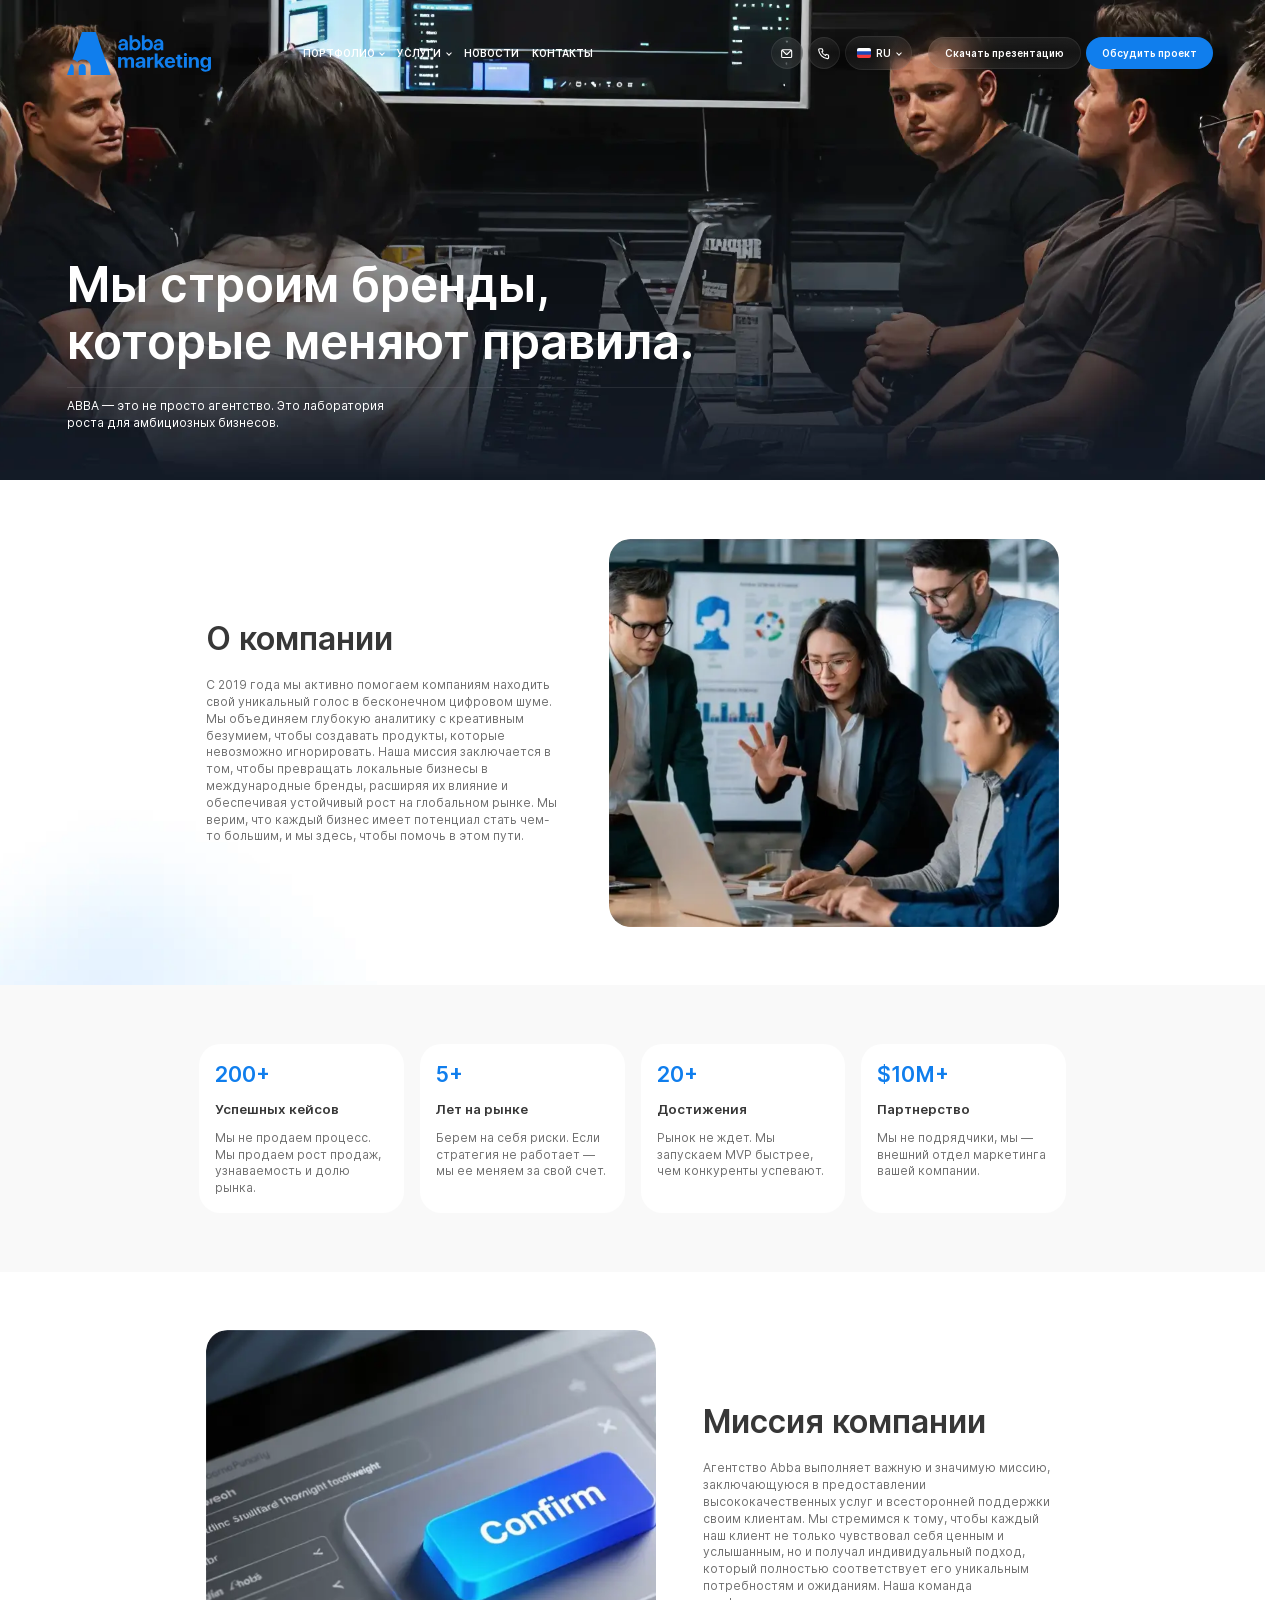
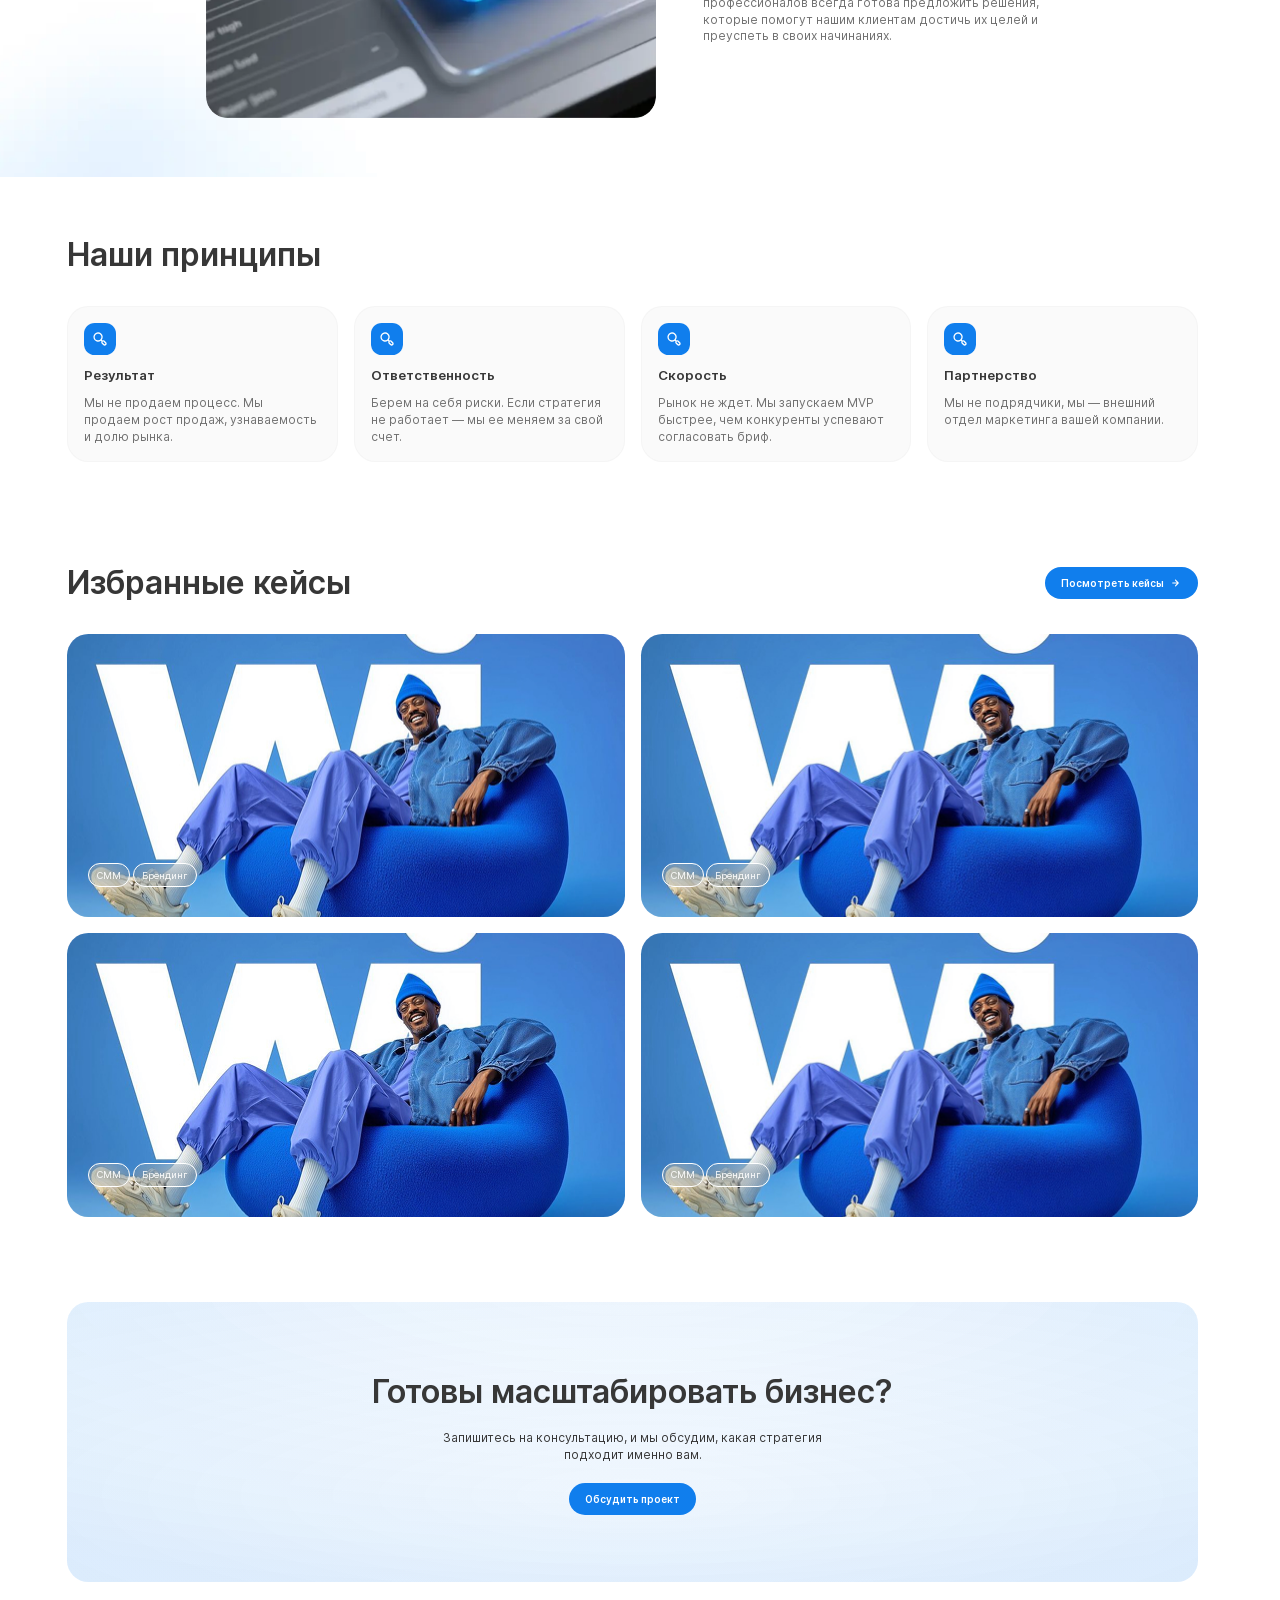
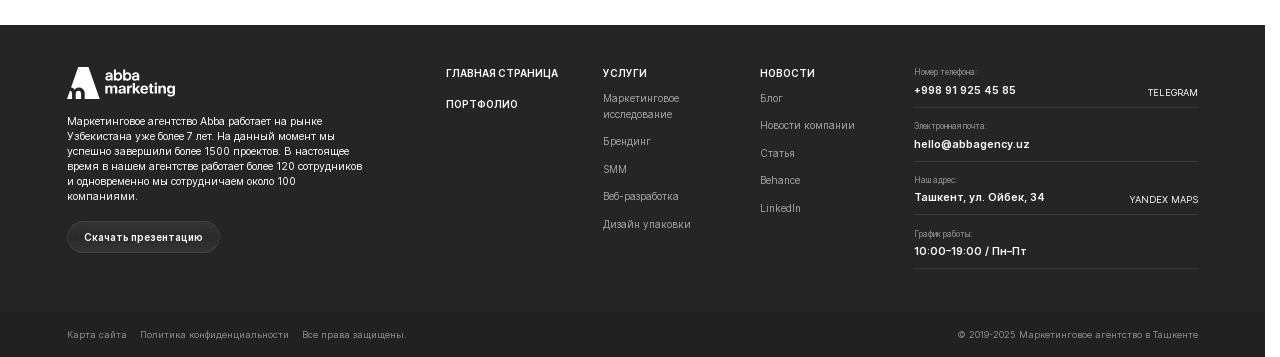
==== commit bf5c65a6: "fix bugs" ====
--- a/about.html
+++ b/about.html
@@ -3,10 +3,9 @@
   <head>
     <meta charset="UTF-8" />
     <meta name="viewport" content="width=device-width, initial-scale=1.0" />
-    <link rel="stylesheet" href="./css/fonts.min.css" />
-    <link rel="stylesheet" href="./css/variables.min.css" />
-    <link rel="stylesheet" href="./css/globals.min.css" />
-    <link rel="stylesheet" href="./css/about.min.css" />
+
+    <link rel="preload" href="./css/about.min.css" as="style" onload="this.rel='stylesheet'">
+
     <title>Abba About File</title>
   </head>
   <body>
@@ -254,7 +253,7 @@
                       Услуги
                       <span class="header__link-arrow"></span>
                     </a>
-                    <ul class="header__sub-list header__sub-list">
+                    <ul class="header__sub-list">
                       <li class="header__sub-item">
                         <div class="header__sub-box">
                           <a class="header__sub-link" href="#">
@@ -1191,6 +1190,7 @@
         </div>
       </div>
     </div>
-    <script src="./js/main.js"></script>
+    
+    <script src="./js/main.js" defer></script>
   </body>
 </html>
--- a/css/about.min.css
+++ b/css/about.min.css
@@ -1 +1 @@
-.header{position:fixed;top:0;left:0;width:100%;color:var(--white);transition:.5s;z-index:100}.header.is-changed{background-color:var(--white);color:var(--dark);border-bottom:1px solid #f2f2f2}.header.is-changed .header__link-arrow{color:var(--dark)}.header.is-changed .header__mail svg,.header.is-changed .header__phone svg{fill:var(--dark)}.header.is-changed .header__mail svg path,.header.is-changed .header__phone svg path{fill:var(--dark)}.header.is-changed .header__callback{color:var(--white)}.header.is-changed .header__burger span{background-color:var(--dark)}.header__inner{display:flex;align-items:center;padding:48px 0}@media(max-width: 1024px){.header__inner{padding:25px 0}}@media(max-width: 768px){.header__inner{padding:20px 0}}.header__logo{margin-right:128px}@media(max-width: 1024px){.header__logo{margin-right:50px;max-width:120px}}@media(max-width: 768px){.header__logo{max-width:100px}}@media(max-width: 1024px){.header__nav{display:none}}.header__list{display:flex;align-items:center}.header__box{position:relative}.header__link{font-size:15px;font-weight:600;line-height:1.2;text-transform:uppercase;display:flex;align-items:center;gap:8px;padding:15px 10px}.header__link-arrow{display:inline-block;width:6px;height:6px;border-right:2px solid currentColor;border-bottom:2px solid currentColor;transform:rotate(45deg);transition:transform .3s ease;color:var(--white)}.header__sub-list{position:absolute;top:130%;left:0;display:grid;grid-template-columns:repeat(5, 1fr);padding:8px;border-radius:24px;backdrop-filter:blur(8px);background:linear-gradient(180deg, rgba(192.48, 192.48, 192.48, 0.1) 0%, rgba(90.48, 90.48, 90.48, 0.1) 48.558%, rgba(192.48, 192.48, 192.48, 0.1) 100%),rgba(19,26,38,.15);z-index:80;visibility:hidden;opacity:0}.header__sub-list.is-open{opacity:1;visibility:visible}.header__sub-box{position:relative;display:flex;justify-content:space-between;gap:15px;padding:16px;border-radius:16px;transition:.5s;height:100%;min-height:76px;width:222px}@media(hover: hover){.header__sub-box:hover{background-color:var(--blue)}}.header__sub-link{height:100%;color:var(--white)}.header__sub-link::after{content:"";position:absolute;inset:0}.header__sub-icon{flex-shrink:0}.header__sub-sub-list{position:absolute;display:grid;grid-template-columns:repeat(5, 1fr);padding:8px;border-radius:24px;backdrop-filter:blur(8px);background:linear-gradient(180deg, rgba(192.48, 192.48, 192.48, 0.1) 0%, rgba(90.48, 90.48, 90.48, 0.1) 48.558%, rgba(192.48, 192.48, 192.48, 0.1) 100%),rgba(19,26,38,.15);z-index:80;visibility:hidden;opacity:0}.header__sub-sub-list.is-open-sub{opacity:1;visibility:visible}.header__sub-sub-box{position:relative;display:flex;justify-content:space-between;gap:15px;padding:16px;border-radius:16px;transition:.5s;height:100%;min-height:76px;width:222px}@media(hover: hover){.header__sub-sub-box:hover{background-color:var(--blue)}}.header__sub-sub-link{height:100%;color:var(--white)}.header__sub-sub-link::after{content:"";position:absolute;inset:0}.header__sub-sub-icon{flex-shrink:0}.header__mail,.header__phone{display:flex;justify-content:center;align-items:center;flex-shrink:0;height:48px;width:48px;border-radius:50%;border:1px solid rgba(192,192,192,.1);transition:.5s}@media(max-width: 1024px){.header__mail,.header__phone{height:40px;width:40px}}@media(max-width: 480px){.header__mail,.header__phone{display:none}}.header__mail svg,.header__phone svg{fill:var(--white);width:20px;height:20px;transition:.5s}@media(max-width: 1024px){.header__mail svg,.header__phone svg{transform:scale(0.8)}}.header__mail svg path,.header__phone svg path{fill:var(--white);transition:.5s}@media(hover: hover){.header__mail:hover,.header__phone:hover{background-color:var(--button-primary)}.header__mail:hover svg,.header__phone:hover svg{fill:var(--white) !important}.header__mail:hover svg path,.header__phone:hover svg path{fill:var(--white) !important}}.header__mail{margin-left:auto;margin-right:8px}.header__phone{margin-right:8px}.header__langs{border-radius:60px;margin-right:24px}@media(max-width: 1024px){.header__langs{margin-right:10px;border-radius:50px}}@media(max-width: 480px){.header__langs{margin-left:auto;margin-right:0}}.header__langs-toggle{font-size:15px;line-height:1.2;font-weight:600;display:flex;align-items:center;justify-content:space-between;gap:8px;display:flex;align-items:center;justify-content:center;text-align:center;width:97px;height:48px;cursor:pointer}@media(max-width: 1024px){.header__langs-toggle{font-size:12px;height:40px;width:80px}}@media(max-width: 1024px){.header__langs-toggle img{width:15px}}.header__langs-menu{border:1px solid #ddd;background-color:var(--white);color:var(--dark)}.header__langs-item{font-size:15px;line-height:1.2;font-weight:600;padding:8px 12px;transition:background .2s ease}@media(max-width: 1024px){.header__langs-item{font-size:12px;padding:5px 8px}}.header__langs-item:hover{background:#f1f1f1}@media(max-width: 1024px){.header__langs-item img{width:15px}}.header__presentation{font-size:15px;font-weight:600;line-height:1.2;display:flex;align-items:center;justify-content:center;height:48px;padding-inline:24px;border-radius:60px;border:1px solid rgba(192,192,192,.1);margin-right:8px;transition:.5s}@media(max-width: 1024px){.header__presentation{font-size:12px;height:40px;padding-inline:15px}}@media(max-width: 864px){.header__presentation{display:none}}@media(hover: hover){.header__presentation:hover{background-color:var(--button-primary);color:var(--white)}}@media(max-width: 864px){.header__callback{display:none}}.header__burger{display:none;align-items:center;justify-content:center;flex-direction:column;gap:3px;height:40px;width:40px;border-radius:50%;margin-left:10px;flex-shrink:0}@media(max-width: 1024px){.header__burger{display:flex}}@media(max-width: 480px){.header__burger{height:48px;width:48px}}.header__burger span{display:inline-block;height:2px;background-color:var(--white);border-radius:15px}.header__burger span:nth-child(1),.header__burger span:nth-child(3){width:13px}.header__burger span:nth-child(2){width:16px}.intro{background-position:center;background-repeat:no-repeat;background-size:cover;color:var(--white)}.intro__inner{display:flex;flex-direction:column;justify-content:flex-end;padding-top:calc(var(--header-height) + 50px);padding-bottom:72px;min-height:720px}@media(max-width: 1024px){.intro__inner{padding-top:calc(var(--header-height) + 40px);padding-bottom:60px;min-height:100vh}}@media(max-width: 768px){.intro__inner{padding-top:calc(var(--header-height) + 40px);padding-bottom:50px}}@media(max-width: 480px){.intro__inner{padding-top:calc(var(--header-height) + 40px);padding-bottom:40px}}.intro__content{max-width:1000px;width:100%}.intro__title{font-size:72px;font-weight:600;line-height:1.2;padding-bottom:24px;margin-bottom:16px;border-bottom:1px solid rgba(192,192,192,.12)}@media(max-width: 1024px){.intro__title{font-size:52px;margin-bottom:20px}}@media(max-width: 768px){.intro__title{font-size:48px;margin-bottom:16px}}@media(max-width: 480px){.intro__title{font-size:32px}}.intro__label{font-size:14px;font-weight:400;line-height:1.4;margin-bottom:16px;color:#8c95ad}@media(max-width: 768px){.intro__text{font-size:16px}}@media(max-width: 480px){.intro__text{font-size:14px}}.intro__socials{display:flex;align-items:center;gap:11px;margin-top:24px}.intro__social-link{display:flex;align-items:center;justify-content:center;backdrop-filter:blur(16px);background:linear-gradient(180deg, rgba(192.48, 192.48, 192.48, 0.1) 0%, rgba(90.48, 90.48, 90.48, 0.1) 48.558%, rgba(192.48, 192.48, 192.48, 0.1) 100%);width:64px;height:64px;border-radius:50%;border:1px solid rgba(192,192,192,.1)}@media(max-width: 768px){.intro__social-link{width:56px;height:56px}}@media(max-width: 480px){.intro__social-link{width:48px;height:48px}}.about-content{background-repeat:no-repeat;background-position:center;background-size:cover;background-image:url("./../images/about/gradient.webp")}.about-content__inner{display:flex;justify-content:center;align-items:center;gap:70px}@media(max-width: 1024px){.about-content__inner{gap:50px}}@media(max-width: 768px){.about-content__inner{gap:30px}}@media(max-width: 600px){.about-content__inner{flex-direction:column}}@media(max-width: 480px){.about-content__inner{gap:24px}}.about-content__wrapper{max-width:535px}@media(max-width: 1024px){.about-content__wrapper{max-width:50%}}@media(max-width: 600px){.about-content__wrapper{max-width:100%}}.about-content__text{color:#717171}@media(max-width: 768px){.about-content__text{font-size:16px}}.about-content__picture{border-radius:32px;overflow:hidden}.statistics{background-color:#f9f9f9}.statistics__inner{display:flex;justify-content:center}.statistics__list{display:grid;grid-template-columns:repeat(4, 1fr);gap:24px;max-width:1300px;width:100%}@media(max-width: 1024px){.statistics__list{grid-template-columns:repeat(2, 1fr)}}@media(max-width: 480px){.statistics__list{grid-template-columns:repeat(1, 1fr)}}.statistics__box{padding:24px;border-radius:32px;background-color:var(--white);height:100%}.statistics__value{font-size:32px;font-weight:600;color:var(--blue);margin-bottom:16px}@media(max-width: 768px){.statistics__value{margin-bottom:12px}}.statistics__label{font-size:20px;font-weight:600;margin-bottom:16px}@media(max-width: 768px){.statistics__label{font-size:18px;margin-bottom:12px}}.statistics__text{color:var(--gray)}@media(max-width: 768px){.statistics__text{font-size:16px}}@media(max-width: 480px){.statistics__text{font-size:14px}}.principles__list{display:grid;grid-template-columns:repeat(4, 1fr);gap:24px}@media(max-width: 1024px){.principles__list{grid-template-columns:repeat(2, 1fr);gap:16px}}@media(max-width: 768px){.principles__list{grid-template-columns:repeat(1, 1fr)}}.selected-cases__top{display:flex;align-items:center;justify-content:space-between;gap:24px}.selected-cases__description{color:#373737;max-width:769px}@media(max-width: 768px){.selected-cases__description{font-size:16px}}@media(max-width: 480px){.selected-cases__description{font-size:14px}}@media(max-width: 768px){.selected-cases__link-first{display:none}}.selected-cases__link-second{display:none;margin-inline:auto}@media(max-width: 768px){.selected-cases__link-second{display:flex}}.selected-cases__list{display:grid;grid-template-columns:repeat(2, 1fr);gap:24px}@media(max-width: 768px){.selected-cases__list{grid-template-columns:repeat(1, 1fr);gap:16px;margin-bottom:24px}}@media(max-width: 480px){.selected-cases__list{gap:10px}}.selected-cases__box{min-height:425px}@media(max-width: 1024px){.selected-cases__box{min-height:400px}}@media(max-width: 768px){.selected-cases__box{min-height:380px}}@media(max-width: 480px){.selected-cases__box{min-height:360px}}.callback__inner{padding:64px 0}@media(max-width: 1024px){.callback__inner{padding:48px 0}}@media(max-width: 768px){.callback__inner{padding:40px 0}}@media(max-width: 480px){.callback__inner{padding:32px 0}}.callback__wrapper{display:flex;flex-direction:column;align-items:center;border-radius:32px;backdrop-filter:blur(16px);background:radial-gradient(103% 110% at 50% -6%, rgba(16, 126, 237, 0), rgba(16, 126, 237, 0.1)),radial-gradient(106% 101% at 50% 69%, rgba(16, 126, 237, 0), rgba(16, 126, 237, 0.1)),hsla(0,0%,100%,.05);padding:107px 32px 100px;min-height:420px}@media(max-width: 1024px){.callback__wrapper{min-height:100%}}@media(max-width: 480px){.callback__wrapper{padding:103px 32px}}.callback__title{text-align:center}.callback__text{text-align:center;max-width:630px}.callback__button{color:var(--white)}.footer{color:var(--white)}.footer__top{background-color:#252525}.footer__top-inner{display:flex;justify-content:space-between;padding-block:64px}@media(max-width: 1024px){.footer__top-inner{display:grid;grid-template-columns:repeat(1, 1fr);gap:50px}}@media(max-width: 600px){.footer__top-inner{gap:32px}}@media(max-width: 480px){.footer__top-inner{padding-block:32px}}.footer__content{max-width:450px;margin-right:auto}@media(max-width: 1024px){.footer__content{margin-right:0;max-width:100%}}.footer__logo{margin-bottom:24px}@media(max-width: 480px){.footer__logo{max-width:108px}}.footer__text{font-size:16px;line-height:1.4;margin-bottom:24px}.footer__presentation{display:flex;align-items:center;justify-content:center;font-size:15px;font-weight:600;line-height:1.2;height:48px;padding-inline:24px;border-radius:60px;max-width:-moz-max-content;max-width:max-content;transition:.5s}@media(hover: hover){.footer__presentation:hover{background-color:var(--button-primary)}}.footer__navs{display:grid;grid-template-columns:repeat(3, 1fr);gap:24px;max-width:682px;margin-inline:20px}@media(max-width: 1024px){.footer__navs{margin-inline:0;max-width:100%}}@media(max-width: 600px){.footer__navs{grid-template-columns:repeat(2, 1fr)}}@media(max-width: 480px){.footer__navs{grid-template-columns:repeat(1, 1fr)}}.footer__nav-list{display:flex;flex-direction:column;gap:28px}@media(max-width: 480px){.footer__nav-list{gap:24px}}.footer__nav-item{display:flex;flex-direction:column;gap:16px}.footer__nav-link{font-weight:600;font-size:15px;line-height:1.2;text-transform:uppercase}.footer__nav-sublist{display:flex;flex-direction:column;gap:16px}@media(max-width: 480px){.footer__nav-sublist{gap:12px}}.footer__nav-sublink{font-size:15px;line-height:1.58;color:#a6a6a6}.footer__contacts{display:flex;flex-direction:column;gap:20px;max-width:426px;width:100%}@media(max-width: 1024px){.footer__contacts{max-width:100%}}.footer__contact-box{display:flex;align-items:flex-end;justify-content:space-between;gap:16px;padding-bottom:12px;border-bottom:1px solid hsla(0,0%,100%,.09)}.footer__contact-left{display:flex;flex-direction:column;gap:8px}.footer__contact-label{font-size:12px;font-weight:400;color:var(--white-05)}.footer__contact-text{font-size:16px;font-weight:600}.footer__contact-service{font-size:14px;text-transform:uppercase}.footer__bottom{background-color:#212121}.footer__bottom-inner{display:flex;align-items:center;justify-content:center;padding-block:24px}@media(max-width: 1024px){.footer__bottom-inner{display:grid;grid-template-columns:1fr 2fr 1fr;gap:10px}}@media(max-width: 640px){.footer__bottom-inner{grid-template-columns:1fr}}.footer__label{font-size:14px;font-weight:400;line-height:1.4;color:var(--white-05)}@media(max-width: 1024px){.footer__label{display:flex;align-items:center;justify-content:center;text-align:center}}.footer__label.map{margin-right:20px}@media(max-width: 1024px){.footer__label.map{margin-right:0}}.footer__label.privacy-policy{margin-right:20px}@media(max-width: 1024px){.footer__label.privacy-policy{margin-right:0}}.footer__label.copyright{margin-left:auto}@media(max-width: 1024px){.footer__label.copyright{margin-left:0;grid-column:span 3}}@media(max-width: 640px){.footer__label.copyright{grid-column:initial}}.mobile-modal{position:fixed;top:0;left:0;width:100%;height:100%;z-index:110;background-color:var(--white);overflow-y:auto;visibility:hidden;opacity:0;transition:.5s}.mobile-modal.is-open{visibility:visible;opacity:1}@media(min-width: 1025px){.mobile-modal.is-open{visibility:hidden;opacity:0}}.mobile-modal__overlay{position:relative;display:flex;align-items:center;flex-direction:column;padding:0 24px;min-height:100%;padding:25px}.mobile-modal__top{display:flex;align-items:center;justify-content:space-between;width:100%;margin-bottom:50px;border-bottom:1px solid #bcabab;padding:24px 0}@media(max-width: 768px){.mobile-modal__top{margin-bottom:30px}}@media(max-width: 480px){.mobile-modal__top{margin-bottom:20px}}.mobile-modal__close{width:24px;height:24px;background-color:var(--white);transform:rotate(45deg);cursor:pointer}@media(max-width: 480px){.mobile-modal__close{width:18px;height:18px}}.mobile-modal__close span{position:absolute;top:50%;left:50%;width:100%;height:2px;background:var(--dark);transform:translate(-50%, -50%);border-radius:32px}.mobile-modal__close span:last-child{transform:translate(-50%, -50%) rotate(90deg)}.mobile-modal__block{display:flex;flex-direction:column;align-items:center;width:100%}.mobile-modal__list{width:100%}.mobile-modal__list.list{margin-bottom:20px}.mobile-modal__box{padding:5px 0}.mobile-modal__box.is-open{padding:5px 0 0}.mobile-modal__box.is-open>.mobile-modal__head .mobile-modal__link{color:var(--blue)}.mobile-modal__box.is-open>.mobile-modal__head .mobile-modal__arrow{transform:rotate(225deg);color:var(--blue)}.mobile-modal__head{display:flex;align-items:center;justify-content:space-between;gap:50px}.mobile-modal__wrapper{height:0;overflow:hidden;transition:height .3s ease}.mobile-modal__content{margin-left:15px}.mobile-modal__link{font-size:24px;font-weight:600;transition:.5s}@media(max-width: 1024px){.mobile-modal__link{font-size:22px}}@media(max-width: 768px){.mobile-modal__link{font-size:20px}}@media(max-width: 480px){.mobile-modal__link{font-size:18px}}.mobile-modal__arrow{flex-shrink:0;display:inline-block;width:10px;height:10px;border-right:2px solid currentColor;border-bottom:2px solid currentColor;transform:rotate(45deg);color:var(--dark);transition:.5s;margin-right:5px}.mobile-modal__bottom{display:flex;align-items:center;gap:15px;width:100%}@media(max-width: 768px){.mobile-modal__bottom{flex-direction:column;align-items:flex-start}}.mobile-modal__actions{display:none;gap:15px}@media(max-width: 480px){.mobile-modal__actions{display:flex;margin-bottom:10px}}.mobile-modal__mail,.mobile-modal__phone{display:flex;align-items:center;justify-content:center;width:48px;height:48px;border-radius:50%;background-color:var(--blue)}@media(max-width: 480px){.mobile-modal__mail,.mobile-modal__phone{width:40px;height:40px}}.mobile-modal__mail svg,.mobile-modal__phone svg{height:20px;width:20px}.mobile-modal__mail svg path,.mobile-modal__phone svg path{fill:var(--white)}.mobile-modal__buttons{display:none;grid-template-columns:1fr 2fr;gap:15px;width:100%}@media(max-width: 864px){.mobile-modal__buttons{display:grid}}@media(max-width: 480px){.mobile-modal__buttons{grid-template-columns:repeat(1, 1fr)}}.mobile-modal__download,.mobile-modal__button{max-width:100%;text-align:center}+@font-face{font-family:"Inter";src:url("/fonts/Inter-Regular.woff2") format("woff2"),url("/fonts/Inter-Regular.woff") format("woff"),url("/fonts/Inter-Regular.otf") format("opentype");font-weight:400;font-style:normal;font-display:swap}@font-face{font-family:"Inter";src:url("/fonts/Inter-SemiBold.woff2") format("woff2"),url("/fonts/Inter-SemiBold.woff") format("woff"),url("/fonts/Inter-SemiBold.otf") format("opentype");font-weight:600;font-style:normal;font-display:swap}:root{--default-ff: "Inter", sans-serif;--default-fz: 18px;--default-fw: 400;--default-lh: 1.4;--default-color: #373737;--default-page-bc: #fff;--grid-padding: 15px;--screen-width: 1920px;--header-height: 160px}@media(max-width: 1024px){:root{--header-height: 92px}}@media(max-width: 768px){:root{--header-height: 82px}}@media(max-width: 480px){:root{--header-height: 88px}}:root{--white: #fff;--dark: #373737;--blue: #107eed;--gray: #717171;--white-05: rgba(255, 255, 255, 0.5);--button-primary: #107eed;--line-color: rgba(192, 192, 192, 0.1);--hover-main-button: #1c6ed5}*{box-sizing:border-box;padding:0;margin:0}html{scroll-behavior:smooth;scrollbar-gutter:stable}body{position:relative;font-family:var(--default-ff);font-size:var(--default-fz);font-weight:var(--default-fw);line-height:var(--default-lh);color:var(--default-color);background-color:var(--default-page-bc);overflow-x:hidden;overflow-y:hidden;opacity:0;transition:1s}body.loaded{overflow-y:auto;opacity:1}li{list-style:none}img{display:block;max-width:100%;height:auto}input,textarea{font-family:inherit;font-weight:inherit;font-size:inherit;line-height:inherit;color:inherit;background-color:var(--white)}input::-webkit-outer-spin-button,input::-webkit-inner-spin-button,textarea::-webkit-outer-spin-button,textarea::-webkit-inner-spin-button{-webkit-appearance:none;margin:0}input::-moz-placeholder, textarea::-moz-placeholder{font-family:inherit;font-size:inherit;line-height:inherit;color:inherit;border:none}input::placeholder,textarea::placeholder{font-family:inherit;font-size:inherit;line-height:inherit;color:inherit;border:none}input:focus,textarea:focus{outline:none}address{font-style:normal}a,button{display:inline-flex;cursor:pointer;background-color:rgba(0,0,0,0)}a,button{font-family:inherit;font-size:inherit;line-height:inherit;color:inherit;border:none;text-decoration:none}select{font-family:inherit;font-size:inherit;line-height:inherit;color:inherit;border:none;-webkit-appearance:none;-moz-appearance:none;appearance:none;background-color:rgba(0,0,0,0)}select:focus{outline:none}select::-ms-expand{display:none}textarea{resize:none}svg{cursor:pointer}svg path{cursor:pointer}main{flex:1}.wrapper{display:flex;flex-direction:column;min-height:100vh;overflow-x:hidden}.container{padding-inline:var(--grid-padding);margin-inline:auto}.sr-only{border:0 !important;clip:rect(1px, 1px, 1px, 1px) !important;clip-path:inset(50%) !important;height:1px !important;margin:-1px !important;overflow:hidden !important;padding:0 !important;position:absolute !important;width:1px !important;white-space:nowrap !important}.padding-inline-container{padding-inline:85px}@media(max-width: 1024px){.padding-inline-container{padding-inline:0}}.button-primary{display:flex;align-items:center;justify-content:center;gap:8px;font-size:15px;font-weight:600;line-height:1.2;height:48px;background-color:var(--button-primary);border-radius:51px;padding-inline:24px;color:var(--white);max-width:-moz-max-content;max-width:max-content;transition:.5s}.button-primary span{transition:.5s}@media(max-width: 1024px){.button-primary{font-size:12px;height:40px;padding-inline:15px}}@media(hover: hover){.button-primary:hover{background-color:var(--hover-main-button)}.button-primary:hover span{transform:translateX(5px)}}.bg-filter{backdrop-filter:blur(16px);background:linear-gradient(180deg, rgba(192.48, 192.48, 192.48, 0.1) 0%, rgba(90.48, 90.48, 90.48, 0.1) 48.558%, rgba(192.48, 192.48, 192.48, 0.1) 100%);border:1px solid var(--line-color)}.dropdown{position:relative;font-size:14px;-webkit-user-select:none;-moz-user-select:none;user-select:none}.dropdown.active .dropdown__arrow{transform:rotate(-135deg)}.dropdown.active .dropdown__menu{opacity:1;visibility:visible;transform:translateY(0)}.dropdown__arrow{display:inline-block;width:6px;height:6px;border-right:2px solid currentColor;border-bottom:2px solid currentColor;transform:rotate(45deg);transition:transform .3s ease}.dropdown__menu{position:absolute;top:100%;left:0;width:100%;box-shadow:0 10px 25px rgba(0,0,0,.08);opacity:0;visibility:hidden;transform:translateY(-10px);transition:all .2s ease;z-index:10;margin:6px 0 0 0;border-radius:6px;overflow:hidden}.dropdown__item{display:flex;align-items:center;gap:6px;cursor:pointer}.content-box{border-radius:32px;border:1px solid var(--line-color);padding:24px;background-color:#fafafa;height:100%}@media(max-width: 480px){.content-box{padding:20px}}.content-wrapper{display:flex;flex-direction:column;gap:16px;margin-bottom:16px}.content-wrapper.horizontal{flex-direction:row;align-items:center}@media(max-width: 480px){.content-icon{width:36px;height:36px}}.content-label{font-size:20px}.content-text{color:#717171}@media(max-width: 768px){.content-text{font-size:16px}}@media(max-width: 480px){.content-text{font-size:14px}}.content-date{color:var(--blue);margin-top:16px}.content-advantages{display:flex;flex-direction:column;gap:16px;margin-top:16px}.content-overlay{display:flex;align-items:center;gap:16px}.content-circle{width:12px;height:12px;background-color:var(--blue);border-radius:50%}.content-value{color:var(--blue)}@media(max-width: 768px){.content-value{font-size:16px}}@media(max-width: 480px){.content-value{font-size:14px}}.section-title{font-size:48px;line-height:1.2;font-weight:600}@media(max-width: 1024px){.section-title{font-size:36px}}@media(max-width: 768px){.section-title{font-size:32px}}@media(max-width: 480px){.section-title{font-size:24px}}.project-box{position:relative;display:flex;flex-direction:column;background-position:center;background-repeat:no-repeat;background-size:cover;border-radius:32px;padding:37px 32px;transition:.5s;overflow:hidden}@media(max-width: 1024px){.project-box{padding:24px}}@media(max-width: 480px){.project-box{padding:20px}}.project-box::after{content:"";position:absolute;inset:0;background:linear-gradient(185.97deg, rgba(255, 255, 255, 0) -20.792%, rgba(255, 255, 255, 0.9) 88.496%);opacity:0;transition:.5s}.project-box:hover::after{opacity:1}.project-box:hover .project-wrap{grid-template-rows:1fr}.project-box:hover .project-tag-box{background-color:var(--white);border-color:var(--blue);color:var(--blue)}.project-box:hover .project-label{color:var(--dark)}.project-content{margin-top:auto;z-index:60}.project-tags{display:flex;align-items:center;flex-wrap:wrap;gap:4px;margin-bottom:8px}.project-tag-box{font-size:14px;padding-inline:12px;display:flex;align-items:center;justify-content:center;max-width:-moz-max-content;max-width:max-content;height:36px;border-radius:20px;color:var(--white);border-style:solid;border-width:1px;border-color:var(--white);transition:.5s}.project-wrap{display:grid;grid-template-rows:0fr;transition:grid-template-rows .35s ease}.project-wrap-overlay{overflow:hidden}.project-label{font-size:28px;font-weight:600;margin-bottom:8px}@media(max-width: 1024px){.project-label{font-size:24px}}@media(max-width: 768px){.project-label{font-size:22px}}@media(max-width: 480px){.project-label{font-size:20px}}.project-text{color:#6f6f6f;margin-bottom:20px}@media(max-width: 768px){.project-text{font-size:16px}}@media(max-width: 480px){.project-text{font-size:14px}}.project-overlay{display:flex;justify-content:space-between;align-items:flex-end;gap:16px}@media(max-width: 480px){.project-overlay{flex-direction:column;align-items:flex-start;gap:8px}}.project-company{color:#6f6f6f}@media(max-width: 768px){.project-company{font-size:16px}}@media(max-width: 480px){.project-company{font-size:14px}}.categories-swiper{margin-bottom:48px}@media(max-width: 1024px){.categories-swiper{margin-bottom:32px}}@media(max-width: 768px){.categories-swiper{margin-bottom:24px}}@media(max-width: 480px){.categories-swiper{margin-bottom:16px}}.categories-slide{max-width:-moz-max-content;max-width:max-content}.categories-box{font-size:15px;font-weight:600;line-height:1.2;color:#717171;display:flex;align-items:center;justify-content:center;height:48px;padding-inline:24px;border:2px solid #d9d9d9;border-radius:51px;cursor:pointer;transition:.5s}@media(max-width: 768px){.categories-box{height:40px}}@media(max-width: 480px){.categories-box{font-size:14px;border:1px solid #d9d9d9;padding-inline:20px}}@media(max-width: 384px){.categories-box{font-size:12px;padding-inline:16px}}.categories-box.is-active{border:2px solid var(--blue);color:var(--blue)}@media(hover: hover){.categories-box:hover{border:2px solid var(--blue);color:var(--blue)}}.count{font-size:48px;font-weight:600;color:#d7d7d7}@media(max-width: 1024px){.count{font-size:36px}}@media(max-width: 768px){.count{font-size:32px}}@media(max-width: 480px){.count{font-size:24px}}.padding-block-container{padding-top:calc(var(--header-height) + 64px);padding-bottom:64px}@media(max-width: 1024px){.padding-block-container{padding-top:calc(var(--header-height) + 48px);padding-bottom:48px}}@media(max-width: 768px){.padding-block-container{padding-top:calc(var(--header-height) + 40px);padding-bottom:40px}}@media(max-width: 480px){.padding-block-container{padding-top:calc(var(--header-height) + 32px);padding-bottom:32px}}.padding-section-block-container{padding-top:64px;padding-bottom:64px}@media(max-width: 1024px){.padding-section-block-container{padding-top:48px;padding-bottom:48px}}@media(max-width: 768px){.padding-section-block-container{padding-top:40px;padding-bottom:40px}}@media(max-width: 480px){.padding-section-block-container{padding-top:32px;padding-bottom:32px}}.padding-big-block-container{padding-block:88px}@media(max-width: 1024px){.padding-big-block-container{padding-block:64px}}@media(max-width: 768px){.padding-big-block-container{padding-block:48px}}@media(max-width: 480px){.padding-big-block-container{padding-block:32px}}.careers-contact{position:sticky;top:var(--header-height);max-width:558px;width:100%;background-color:var(--white);border-radius:32px;padding:24px;align-self:flex-start}@media(max-width: 1024px){.careers-contact{max-width:100%}}.careers-contact__wrapper,.careers-contact__hr{border-radius:32px;padding:24px}@media(max-width: 1024px){.careers-contact__wrapper,.careers-contact__hr{padding:16px 24px}}.careers-contact__wrapper{display:flex;align-items:center;justify-content:space-between;gap:30px;background-color:#f5f5f5;margin-bottom:16px}@media(max-width: 1024px){.careers-contact__wrapper{margin-bottom:12px}}.careers-contact__label{font-size:20px;font-weight:600}@media(max-width: 1024px){.careers-contact__label{font-size:18px}}@media(max-width: 384px){.careers-contact__label{font-size:16px}}@media(max-width: 1024px){.careers-contact__sublabel{font-size:14px}}.careers-contact__icon{display:flex;align-items:center;justify-content:center;width:48px;height:48px;border-radius:50%;backdrop-filter:blur(16px);background:linear-gradient(180deg, rgba(192.48, 192.48, 192.48, 0.1) 0%, rgba(90.48, 90.48, 90.48, 0.1) 48.558%, rgba(192.48, 192.48, 192.48, 0.1) 100%);border:1px solid rgba(192,192,192,.1)}.careers-contact__hr{position:relative;display:flex;flex-direction:column;align-items:center;gap:8px;background-color:var(--blue);color:var(--white);margin-bottom:32px}@media(max-width: 1024px){.careers-contact__hr{margin-bottom:28px}}.careers-contact__hr-label{font-size:18px;font-weight:400;line-height:1.4}@media(max-width: 1024px){.careers-contact__hr-label{font-size:14px}}.careers-contact__hr-contact{font-size:20px;font-weight:600}@media(max-width: 1024px){.careers-contact__hr-contact{font-size:18px}}.careers-contact__hr-contact::after{content:"";position:absolute;inset:0}.careers-contact__text{color:#717171;text-align:center}@media(max-width: 1024px){.careers-contact__text{font-size:14px}}.button-more{font-size:15px;font-weight:600;line-height:1.2;color:#717171;display:flex;align-items:center;justify-content:center;max-width:544px;width:100%;height:48px;padding-inline:20px;border:2px solid #d9d9d9;border-radius:51px;margin-inline:auto;cursor:pointer;transition:.5s}@media(max-width: 1024px){.button-more{max-width:464px}}@media(max-width: 768px){.button-more{max-width:384px}}@media(max-width: 480px){.button-more{max-width:284px}}@media(max-width: 384px){.button-more{font-size:13px;height:40px}}@media(hover: hover){.button-more:hover{background-color:var(--blue);color:var(--white);border:2px solid var(--blue)}}.meta{display:flex;align-items:center;justify-content:space-between;flex-wrap:wrap;gap:15px;padding-top:28px;border-top:1px solid rgba(55,55,55,.11)}.meta__tags{display:flex;align-items:center;gap:7px}.meta__tag-box{display:flex;align-items:center;justify-content:center;font-size:10px;font-weight:700;height:26px;border-radius:9999px;border:1px solid #373737;padding:0 10px}.meta__share{font-size:12px;display:flex;align-items:center;gap:7px;color:#05f;text-transform:uppercase}.mb-lg{margin-bottom:48px}@media(max-width: 1024px){.mb-lg{margin-bottom:32px}}@media(max-width: 768px){.mb-lg{margin-bottom:24px}}@media(max-width: 480px){.mb-lg{margin-bottom:16px}}.mb-md{margin-bottom:48px}@media(max-width: 1024px){.mb-md{margin-bottom:32px}}@media(max-width: 768px){.mb-md{margin-bottom:24px}}.mb-sm{margin-bottom:28px}@media(max-width: 1024px){.mb-sm{margin-bottom:25px}}@media(max-width: 768px){.mb-sm{margin-bottom:20px}}@media(max-width: 480px){.mb-sm{margin-bottom:16px}}.grid-2{display:grid;grid-template-columns:repeat(2, 1fr);gap:24px}@media(max-width: 768px){.grid-2{grid-template-columns:repeat(1, 1fr)}}.grid-3{display:grid;grid-template-columns:repeat(3, 1fr);gap:24px}@media(max-width: 1024px){.grid-3{grid-template-columns:repeat(2, 1fr);gap:16px}}@media(max-width: 768px){.grid-3{grid-template-columns:repeat(1, 1fr);gap:10px}}@media(max-width: 1024px){.grid-full{grid-column:span 2}}@media(max-width: 768px){.grid-full{grid-column:span 1}}.callback-modal{position:fixed;inset:0;z-index:100;background:rgba(19,26,38,.5);display:flex;align-items:center;justify-content:center;padding:24px;opacity:0;visibility:hidden;transition:.5s}.callback-modal.is-open{opacity:1;visibility:visible}.callback-modal__overlay{position:relative;display:grid;grid-template-columns:repeat(2, 1fr);max-width:1079px;width:100%;background-color:var(--white);border-radius:32px;overflow:hidden;backdrop-filter:blur(16px);background:radial-gradient(103% 110% at 50% -6%, rgba(16, 126, 237, 0), rgba(16, 126, 237, 0.1)),radial-gradient(106% 101% at 50% 69%, rgba(16, 126, 237, 0), rgba(16, 126, 237, 0.1)),#fff}@media(max-width: 768px){.callback-modal__overlay{grid-template-columns:repeat(1, 1fr)}}.callback-modal__content{padding:48px}@media(max-width: 1024px){.callback-modal__content{padding:32px}}@media(max-width: 480px){.callback-modal__content{padding:24px}}@media(max-width: 768px){.callback-modal__title{max-width:85%;width:100%}}@media(max-width: 480px){.callback-modal__title{max-width:75%}}@media(max-width: 768px){.callback-modal__text{font-size:16px}}@media(max-width: 600px){.callback-modal__text{font-size:14px}}.callback-modal__form-wrapper{display:flex;flex-direction:column;gap:16px}@media(max-width: 600px){.callback-modal__form-wrapper{gap:10px}}.callback-modal__label{font-size:16px;font-weight:500;display:flex;flex-direction:column;gap:8px}@media(max-width: 600px){.callback-modal__label{font-size:14px}}.callback-modal__field{font-size:16px;padding:0 24px;height:48px;border:1px solid #ececec;color:#717171;background-color:#fff;border-radius:51px}@media(max-width: 600px){.callback-modal__field{font-size:14px;height:40px}}.callback-modal__picture{background-position:center;background-repeat:no-repeat;background-size:cover}@media(max-width: 768px){.callback-modal__picture{display:none}}.callback-modal__close{position:absolute;top:32px;right:32px;display:flex;align-items:center;justify-content:flex-end;cursor:pointer}.header{position:fixed;top:0;left:0;width:100%;color:var(--white);transition:.5s;z-index:100}.header.is-changed{background-color:var(--white);color:var(--dark);border-bottom:1px solid #f2f2f2}.header.is-changed .header__link-arrow{color:var(--dark)}.header.is-changed .header__mail svg,.header.is-changed .header__phone svg{fill:var(--dark)}.header.is-changed .header__mail svg path,.header.is-changed .header__phone svg path{fill:var(--dark)}.header.is-changed .header__callback{color:var(--white)}.header.is-changed .header__burger span{background-color:var(--dark)}.header__inner{display:flex;align-items:center;padding:48px 0}@media(max-width: 1024px){.header__inner{padding:25px 0}}@media(max-width: 768px){.header__inner{padding:20px 0}}.header__logo{margin-right:128px}@media(max-width: 1024px){.header__logo{margin-right:50px;max-width:120px}}@media(max-width: 768px){.header__logo{max-width:100px}}@media(max-width: 1024px){.header__nav{display:none}}.header__list{display:flex;align-items:center}.header__box{position:relative}.header__link{font-size:15px;font-weight:600;line-height:1.2;text-transform:uppercase;display:flex;align-items:center;gap:8px;padding:15px 10px}.header__link-arrow{display:inline-block;width:6px;height:6px;border-right:2px solid currentColor;border-bottom:2px solid currentColor;transform:rotate(45deg);transition:transform .3s ease;color:var(--white)}.header__sub-list{position:absolute;top:130%;left:0;display:grid;grid-template-columns:repeat(5, 1fr);padding:8px;border-radius:24px;backdrop-filter:blur(8px);background:linear-gradient(180deg, rgba(192.48, 192.48, 192.48, 0.1) 0%, rgba(90.48, 90.48, 90.48, 0.1) 48.558%, rgba(192.48, 192.48, 192.48, 0.1) 100%),rgba(19,26,38,.15);z-index:80;visibility:hidden;opacity:0}.header__sub-list.is-open{opacity:1;visibility:visible}.header__sub-box{position:relative;display:flex;justify-content:space-between;gap:15px;padding:16px;border-radius:16px;transition:.5s;height:100%;min-height:76px;width:222px}@media(hover: hover){.header__sub-box:hover{background-color:var(--blue)}}.header__sub-link{height:100%;color:var(--white)}.header__sub-link::after{content:"";position:absolute;inset:0}.header__sub-icon{flex-shrink:0}.header__sub-sub-list{position:absolute;display:grid;grid-template-columns:repeat(5, 1fr);padding:8px;border-radius:24px;backdrop-filter:blur(8px);background:linear-gradient(180deg, rgba(192.48, 192.48, 192.48, 0.1) 0%, rgba(90.48, 90.48, 90.48, 0.1) 48.558%, rgba(192.48, 192.48, 192.48, 0.1) 100%),rgba(19,26,38,.15);z-index:80;visibility:hidden;opacity:0}.header__sub-sub-list.is-open-sub{opacity:1;visibility:visible}.header__sub-sub-box{position:relative;display:flex;justify-content:space-between;gap:15px;padding:16px;border-radius:16px;transition:.5s;height:100%;min-height:76px;width:222px}@media(hover: hover){.header__sub-sub-box:hover{background-color:var(--blue)}}.header__sub-sub-link{height:100%;color:var(--white)}.header__sub-sub-link::after{content:"";position:absolute;inset:0}.header__sub-sub-icon{flex-shrink:0}.header__mail,.header__phone{display:flex;justify-content:center;align-items:center;flex-shrink:0;height:48px;width:48px;border-radius:50%;border:1px solid rgba(192,192,192,.1);transition:.5s}@media(max-width: 1024px){.header__mail,.header__phone{height:40px;width:40px}}@media(max-width: 480px){.header__mail,.header__phone{display:none}}.header__mail svg,.header__phone svg{fill:var(--white);width:20px;height:20px;transition:.5s}@media(max-width: 1024px){.header__mail svg,.header__phone svg{transform:scale(0.8)}}.header__mail svg path,.header__phone svg path{fill:var(--white);transition:.5s}@media(hover: hover){.header__mail:hover,.header__phone:hover{background-color:var(--button-primary)}.header__mail:hover svg,.header__phone:hover svg{fill:var(--white) !important}.header__mail:hover svg path,.header__phone:hover svg path{fill:var(--white) !important}}.header__mail{margin-left:auto;margin-right:8px}.header__phone{margin-right:8px}.header__langs{border-radius:60px;margin-right:24px}@media(max-width: 1024px){.header__langs{margin-right:10px;border-radius:50px}}@media(max-width: 480px){.header__langs{margin-left:auto;margin-right:0}}.header__langs-toggle{font-size:15px;line-height:1.2;font-weight:600;display:flex;align-items:center;justify-content:space-between;gap:8px;display:flex;align-items:center;justify-content:center;text-align:center;width:97px;height:48px;cursor:pointer}@media(max-width: 1024px){.header__langs-toggle{font-size:12px;height:40px;width:80px}}@media(max-width: 1024px){.header__langs-toggle img{width:15px}}.header__langs-menu{border:1px solid #ddd;background-color:var(--white);color:var(--dark)}.header__langs-item{font-size:15px;line-height:1.2;font-weight:600;padding:8px 12px;transition:background .2s ease}@media(max-width: 1024px){.header__langs-item{font-size:12px;padding:5px 8px}}.header__langs-item:hover{background:#f1f1f1}@media(max-width: 1024px){.header__langs-item img{width:15px}}.header__presentation{font-size:15px;font-weight:600;line-height:1.2;display:flex;align-items:center;justify-content:center;height:48px;padding-inline:24px;border-radius:60px;border:1px solid rgba(192,192,192,.1);margin-right:8px;transition:.5s}@media(max-width: 1024px){.header__presentation{font-size:12px;height:40px;padding-inline:15px}}@media(max-width: 864px){.header__presentation{display:none}}@media(hover: hover){.header__presentation:hover{background-color:var(--button-primary);color:var(--white)}}@media(max-width: 864px){.header__callback{display:none}}.header__burger{display:none;align-items:center;justify-content:center;flex-direction:column;gap:3px;height:40px;width:40px;border-radius:50%;margin-left:10px;flex-shrink:0}@media(max-width: 1024px){.header__burger{display:flex}}@media(max-width: 480px){.header__burger{height:48px;width:48px}}.header__burger span{display:inline-block;height:2px;background-color:var(--white);border-radius:15px}.header__burger span:nth-child(1),.header__burger span:nth-child(3){width:13px}.header__burger span:nth-child(2){width:16px}.intro{background-position:center;background-repeat:no-repeat;background-size:cover;color:var(--white)}.intro__inner{display:flex;flex-direction:column;justify-content:flex-end;padding-top:calc(var(--header-height) + 50px);padding-bottom:72px;min-height:720px}@media(max-width: 1024px){.intro__inner{padding-top:calc(var(--header-height) + 40px);padding-bottom:60px;min-height:100vh}}@media(max-width: 768px){.intro__inner{padding-top:calc(var(--header-height) + 40px);padding-bottom:50px}}@media(max-width: 480px){.intro__inner{padding-top:calc(var(--header-height) + 40px);padding-bottom:40px}}.intro__content{max-width:1000px;width:100%}.intro__title{font-size:72px;font-weight:600;line-height:1.2;padding-bottom:24px;margin-bottom:16px;border-bottom:1px solid rgba(192,192,192,.12)}@media(max-width: 1024px){.intro__title{font-size:52px;margin-bottom:20px}}@media(max-width: 768px){.intro__title{font-size:48px;margin-bottom:16px}}@media(max-width: 480px){.intro__title{font-size:32px}}.intro__label{font-size:14px;font-weight:400;line-height:1.4;margin-bottom:16px;color:#8c95ad}@media(max-width: 768px){.intro__text{font-size:16px}}@media(max-width: 480px){.intro__text{font-size:14px}}.intro__socials{display:flex;align-items:center;gap:11px;margin-top:24px}.intro__social-link{display:flex;align-items:center;justify-content:center;backdrop-filter:blur(16px);background:linear-gradient(180deg, rgba(192.48, 192.48, 192.48, 0.1) 0%, rgba(90.48, 90.48, 90.48, 0.1) 48.558%, rgba(192.48, 192.48, 192.48, 0.1) 100%);width:64px;height:64px;border-radius:50%;border:1px solid rgba(192,192,192,.1)}@media(max-width: 768px){.intro__social-link{width:56px;height:56px}}@media(max-width: 480px){.intro__social-link{width:48px;height:48px}}.about-content{background-repeat:no-repeat;background-position:center;background-size:cover;background-image:url("./../images/about/gradient.webp")}.about-content__inner{display:flex;justify-content:center;align-items:center;gap:70px}@media(max-width: 1024px){.about-content__inner{gap:50px}}@media(max-width: 768px){.about-content__inner{gap:30px}}@media(max-width: 600px){.about-content__inner{flex-direction:column}}@media(max-width: 480px){.about-content__inner{gap:24px}}.about-content__wrapper{max-width:535px}@media(max-width: 1024px){.about-content__wrapper{max-width:50%}}@media(max-width: 600px){.about-content__wrapper{max-width:100%}}.about-content__text{color:#717171}@media(max-width: 768px){.about-content__text{font-size:16px}}.about-content__picture{border-radius:32px;overflow:hidden}.statistics{background-color:#f9f9f9}.statistics__inner{display:flex;justify-content:center}.statistics__list{display:grid;grid-template-columns:repeat(4, 1fr);gap:24px;max-width:1300px;width:100%}@media(max-width: 1024px){.statistics__list{grid-template-columns:repeat(2, 1fr)}}@media(max-width: 480px){.statistics__list{grid-template-columns:repeat(1, 1fr)}}.statistics__box{padding:24px;border-radius:32px;background-color:var(--white);height:100%}.statistics__value{font-size:32px;font-weight:600;color:var(--blue);margin-bottom:16px}@media(max-width: 768px){.statistics__value{margin-bottom:12px}}.statistics__label{font-size:20px;font-weight:600;margin-bottom:16px}@media(max-width: 768px){.statistics__label{font-size:18px;margin-bottom:12px}}.statistics__text{color:var(--gray)}@media(max-width: 768px){.statistics__text{font-size:16px}}@media(max-width: 480px){.statistics__text{font-size:14px}}.principles__list{display:grid;grid-template-columns:repeat(4, 1fr);gap:24px}@media(max-width: 1024px){.principles__list{grid-template-columns:repeat(2, 1fr);gap:16px}}@media(max-width: 768px){.principles__list{grid-template-columns:repeat(1, 1fr)}}.selected-cases__top{display:flex;align-items:center;justify-content:space-between;gap:24px}.selected-cases__description{color:#373737;max-width:769px}@media(max-width: 768px){.selected-cases__description{font-size:16px}}@media(max-width: 480px){.selected-cases__description{font-size:14px}}@media(max-width: 768px){.selected-cases__link-first{display:none}}.selected-cases__link-second{display:none;margin-inline:auto}@media(max-width: 768px){.selected-cases__link-second{display:flex}}.selected-cases__list{display:grid;grid-template-columns:repeat(2, 1fr);gap:24px}@media(max-width: 768px){.selected-cases__list{grid-template-columns:repeat(1, 1fr);gap:16px;margin-bottom:24px}}@media(max-width: 480px){.selected-cases__list{gap:10px}}.selected-cases__box{min-height:425px}@media(max-width: 1024px){.selected-cases__box{min-height:400px}}@media(max-width: 768px){.selected-cases__box{min-height:380px}}@media(max-width: 480px){.selected-cases__box{min-height:360px}}.callback__inner{padding:64px 0}@media(max-width: 1024px){.callback__inner{padding:48px 0}}@media(max-width: 768px){.callback__inner{padding:40px 0}}@media(max-width: 480px){.callback__inner{padding:32px 0}}.callback__wrapper{display:flex;flex-direction:column;align-items:center;border-radius:32px;backdrop-filter:blur(16px);background:radial-gradient(103% 110% at 50% -6%, rgba(16, 126, 237, 0), rgba(16, 126, 237, 0.1)),radial-gradient(106% 101% at 50% 69%, rgba(16, 126, 237, 0), rgba(16, 126, 237, 0.1)),hsla(0,0%,100%,.05);padding:107px 32px 100px;min-height:420px}@media(max-width: 1024px){.callback__wrapper{min-height:100%}}@media(max-width: 480px){.callback__wrapper{padding:103px 32px}}.callback__title{text-align:center}.callback__text{text-align:center;max-width:630px}.callback__button{color:var(--white)}.footer{color:var(--white)}.footer__top{background-color:#252525}.footer__top-inner{display:flex;justify-content:space-between;padding-block:64px}@media(max-width: 1024px){.footer__top-inner{display:grid;grid-template-columns:repeat(1, 1fr);gap:50px}}@media(max-width: 600px){.footer__top-inner{gap:32px}}@media(max-width: 480px){.footer__top-inner{padding-block:32px}}.footer__content{max-width:450px;margin-right:auto}@media(max-width: 1024px){.footer__content{margin-right:0;max-width:100%}}.footer__logo{margin-bottom:24px}@media(max-width: 480px){.footer__logo{max-width:108px}}.footer__text{font-size:16px;line-height:1.4;margin-bottom:24px}.footer__presentation{display:flex;align-items:center;justify-content:center;font-size:15px;font-weight:600;line-height:1.2;height:48px;padding-inline:24px;border-radius:60px;max-width:-moz-max-content;max-width:max-content;transition:.5s}@media(hover: hover){.footer__presentation:hover{background-color:var(--button-primary)}}.footer__navs{display:grid;grid-template-columns:repeat(3, 1fr);gap:24px;max-width:682px;margin-inline:20px}@media(max-width: 1024px){.footer__navs{margin-inline:0;max-width:100%}}@media(max-width: 600px){.footer__navs{grid-template-columns:repeat(2, 1fr)}}@media(max-width: 480px){.footer__navs{grid-template-columns:repeat(1, 1fr)}}.footer__nav-list{display:flex;flex-direction:column;gap:28px}@media(max-width: 480px){.footer__nav-list{gap:24px}}.footer__nav-item{display:flex;flex-direction:column;gap:16px}.footer__nav-link{font-weight:600;font-size:15px;line-height:1.2;text-transform:uppercase}.footer__nav-sublist{display:flex;flex-direction:column;gap:16px}@media(max-width: 480px){.footer__nav-sublist{gap:12px}}.footer__nav-sublink{font-size:15px;line-height:1.58;color:#a6a6a6}.footer__contacts{display:flex;flex-direction:column;gap:20px;max-width:426px;width:100%}@media(max-width: 1024px){.footer__contacts{max-width:100%}}.footer__contact-box{display:flex;align-items:flex-end;justify-content:space-between;gap:16px;padding-bottom:12px;border-bottom:1px solid hsla(0,0%,100%,.09)}.footer__contact-left{display:flex;flex-direction:column;gap:8px}.footer__contact-label{font-size:12px;font-weight:400;color:var(--white-05)}.footer__contact-text{font-size:16px;font-weight:600}.footer__contact-service{font-size:14px;text-transform:uppercase}.footer__bottom{background-color:#212121}.footer__bottom-inner{display:flex;align-items:center;justify-content:center;padding-block:24px}@media(max-width: 1024px){.footer__bottom-inner{display:grid;grid-template-columns:1fr 2fr 1fr;gap:10px}}@media(max-width: 640px){.footer__bottom-inner{grid-template-columns:1fr}}.footer__label{font-size:14px;font-weight:400;line-height:1.4;color:var(--white-05)}@media(max-width: 1024px){.footer__label{display:flex;align-items:center;justify-content:center;text-align:center}}.footer__label.map{margin-right:20px}@media(max-width: 1024px){.footer__label.map{margin-right:0}}.footer__label.privacy-policy{margin-right:20px}@media(max-width: 1024px){.footer__label.privacy-policy{margin-right:0}}.footer__label.copyright{margin-left:auto}@media(max-width: 1024px){.footer__label.copyright{margin-left:0;grid-column:span 3}}@media(max-width: 640px){.footer__label.copyright{grid-column:initial}}.mobile-modal{position:fixed;top:0;left:0;width:100%;height:100%;z-index:110;background-color:var(--white);overflow-y:auto;visibility:hidden;opacity:0;transition:.5s}.mobile-modal.is-open{visibility:visible;opacity:1}@media(min-width: 1025px){.mobile-modal.is-open{visibility:hidden;opacity:0}}.mobile-modal__overlay{position:relative;display:flex;align-items:center;flex-direction:column;padding:0 24px;min-height:100%;padding:25px}.mobile-modal__top{display:flex;align-items:center;justify-content:space-between;width:100%;margin-bottom:50px;border-bottom:1px solid #bcabab;padding:24px 0}@media(max-width: 768px){.mobile-modal__top{margin-bottom:30px}}@media(max-width: 480px){.mobile-modal__top{margin-bottom:20px}}.mobile-modal__close{width:24px;height:24px;background-color:var(--white);transform:rotate(45deg);cursor:pointer}@media(max-width: 480px){.mobile-modal__close{width:18px;height:18px}}.mobile-modal__close span{position:absolute;top:50%;left:50%;width:100%;height:2px;background:var(--dark);transform:translate(-50%, -50%);border-radius:32px}.mobile-modal__close span:last-child{transform:translate(-50%, -50%) rotate(90deg)}.mobile-modal__block{display:flex;flex-direction:column;align-items:center;width:100%}.mobile-modal__list{width:100%}.mobile-modal__list.list{margin-bottom:20px}.mobile-modal__box{padding:5px 0}.mobile-modal__box.is-open{padding:5px 0 0}.mobile-modal__box.is-open>.mobile-modal__head .mobile-modal__link{color:var(--blue)}.mobile-modal__box.is-open>.mobile-modal__head .mobile-modal__arrow{transform:rotate(225deg);color:var(--blue)}.mobile-modal__head{display:flex;align-items:center;justify-content:space-between;gap:50px}.mobile-modal__wrapper{height:0;overflow:hidden;transition:height .3s ease}.mobile-modal__content{margin-left:15px}.mobile-modal__link{font-size:24px;font-weight:600;transition:.5s}@media(max-width: 1024px){.mobile-modal__link{font-size:22px}}@media(max-width: 768px){.mobile-modal__link{font-size:20px}}@media(max-width: 480px){.mobile-modal__link{font-size:18px}}.mobile-modal__arrow{flex-shrink:0;display:inline-block;width:10px;height:10px;border-right:2px solid currentColor;border-bottom:2px solid currentColor;transform:rotate(45deg);color:var(--dark);transition:.5s;margin-right:5px}.mobile-modal__bottom{display:flex;align-items:center;gap:15px;width:100%}@media(max-width: 768px){.mobile-modal__bottom{flex-direction:column;align-items:flex-start}}.mobile-modal__actions{display:none;gap:15px}@media(max-width: 480px){.mobile-modal__actions{display:flex;margin-bottom:10px}}.mobile-modal__mail,.mobile-modal__phone{display:flex;align-items:center;justify-content:center;width:48px;height:48px;border-radius:50%;background-color:var(--blue)}@media(max-width: 480px){.mobile-modal__mail,.mobile-modal__phone{width:40px;height:40px}}.mobile-modal__mail svg,.mobile-modal__phone svg{height:20px;width:20px}.mobile-modal__mail svg path,.mobile-modal__phone svg path{fill:var(--white)}.mobile-modal__buttons{display:none;grid-template-columns:1fr 2fr;gap:15px;width:100%}@media(max-width: 864px){.mobile-modal__buttons{display:grid}}@media(max-width: 480px){.mobile-modal__buttons{grid-template-columns:repeat(1, 1fr)}}.mobile-modal__download,.mobile-modal__button{max-width:100%;text-align:center}
